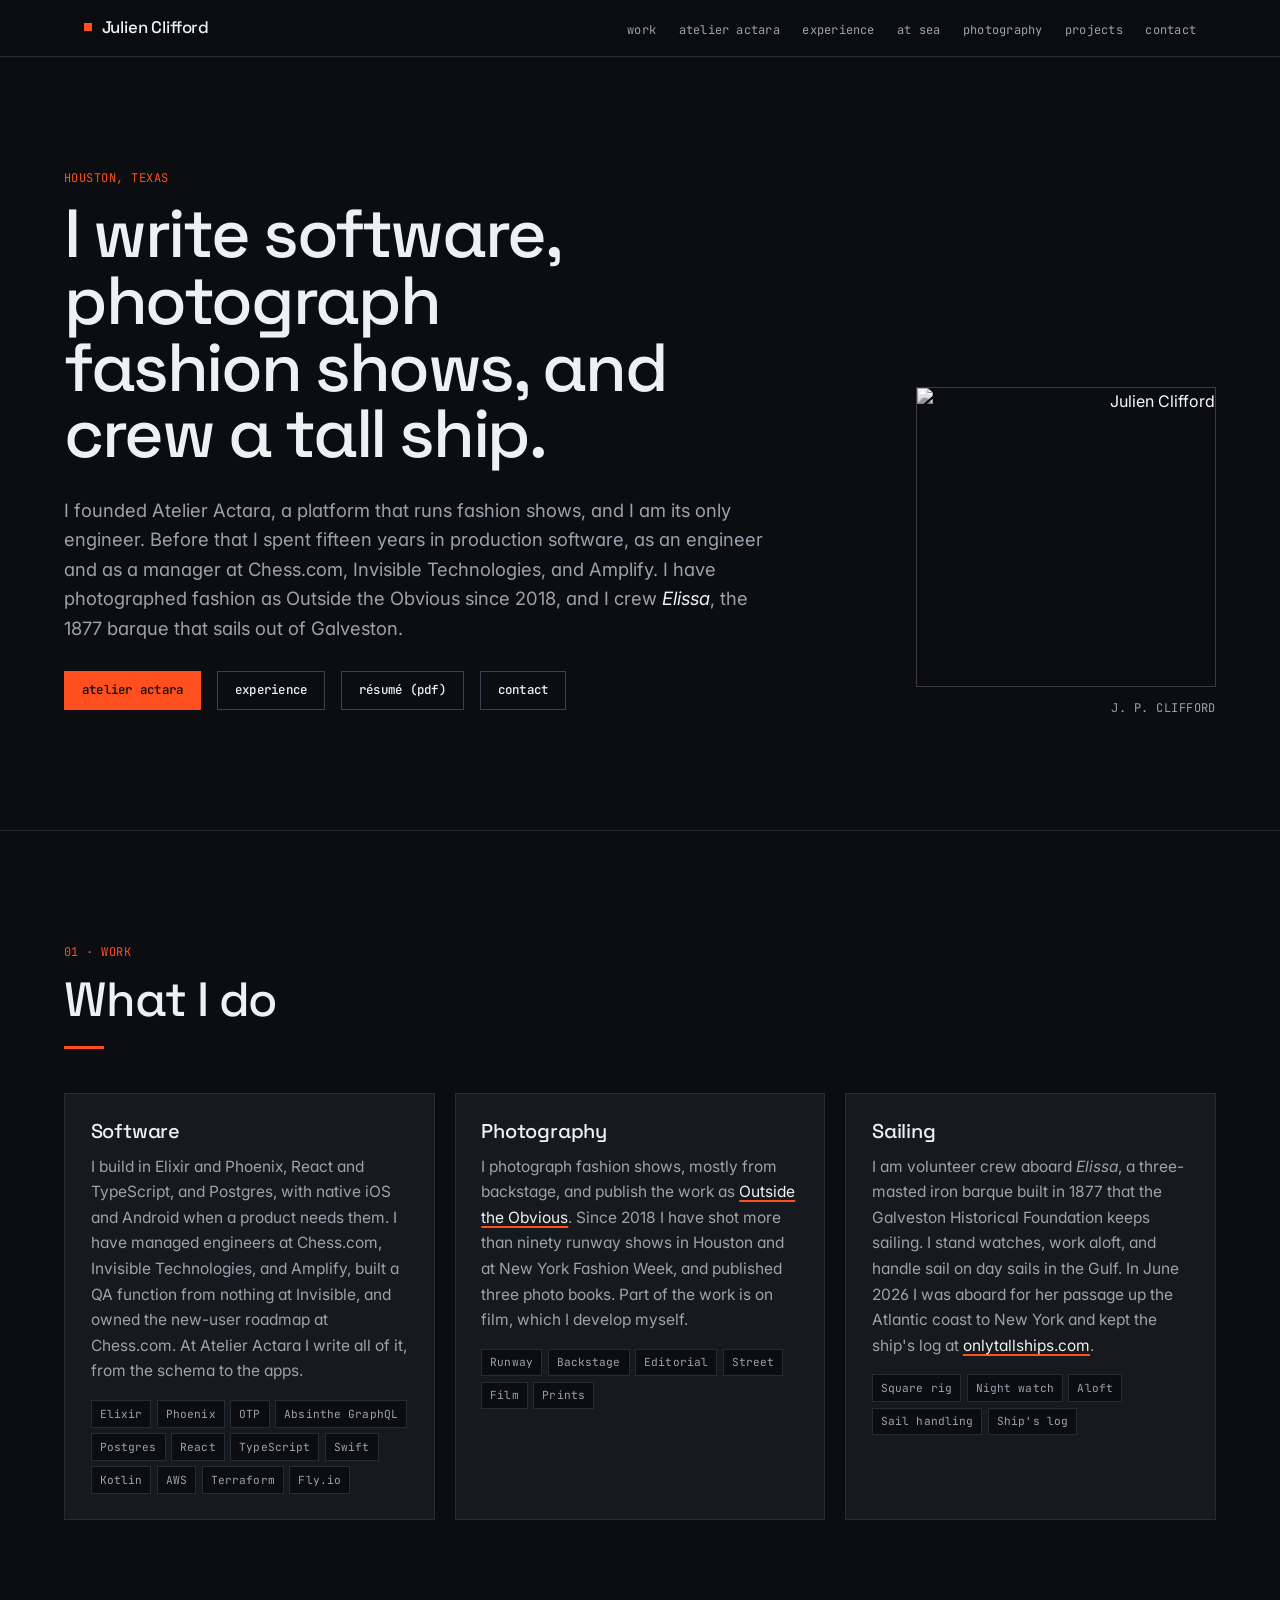
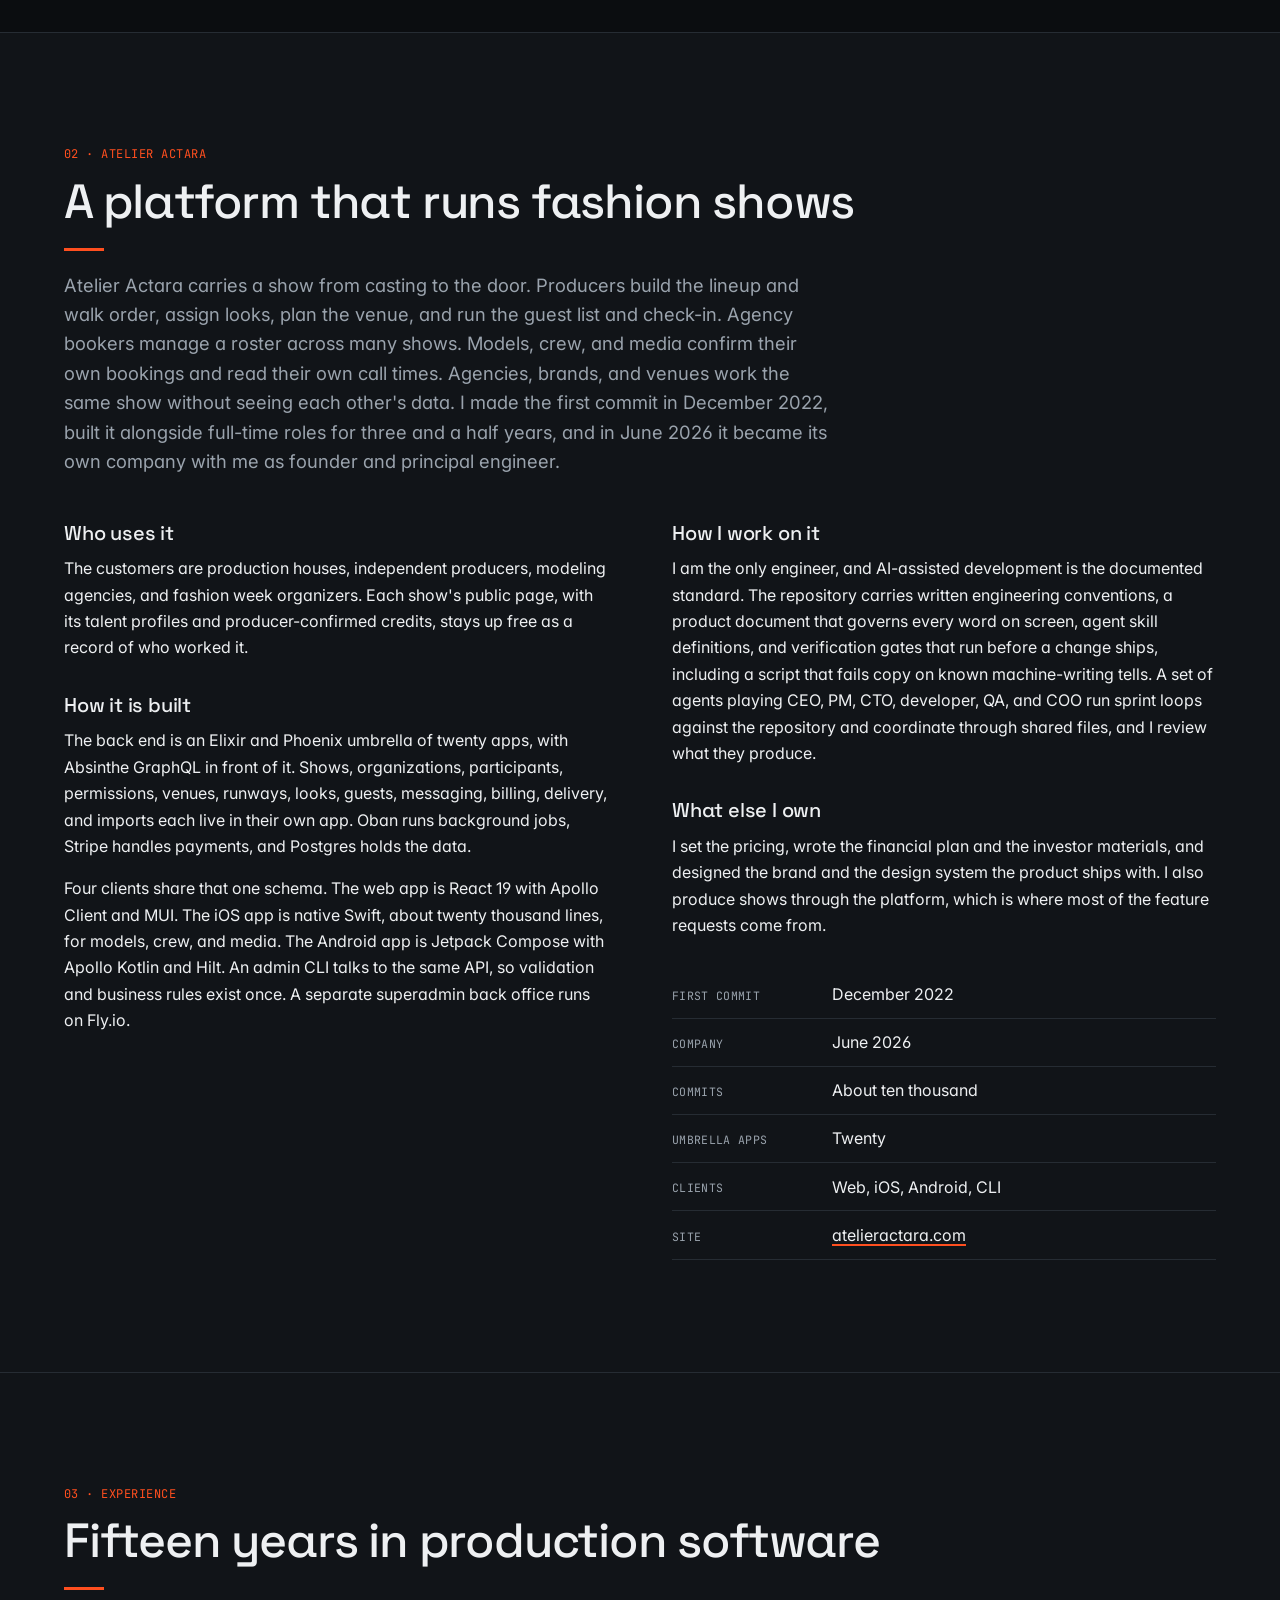
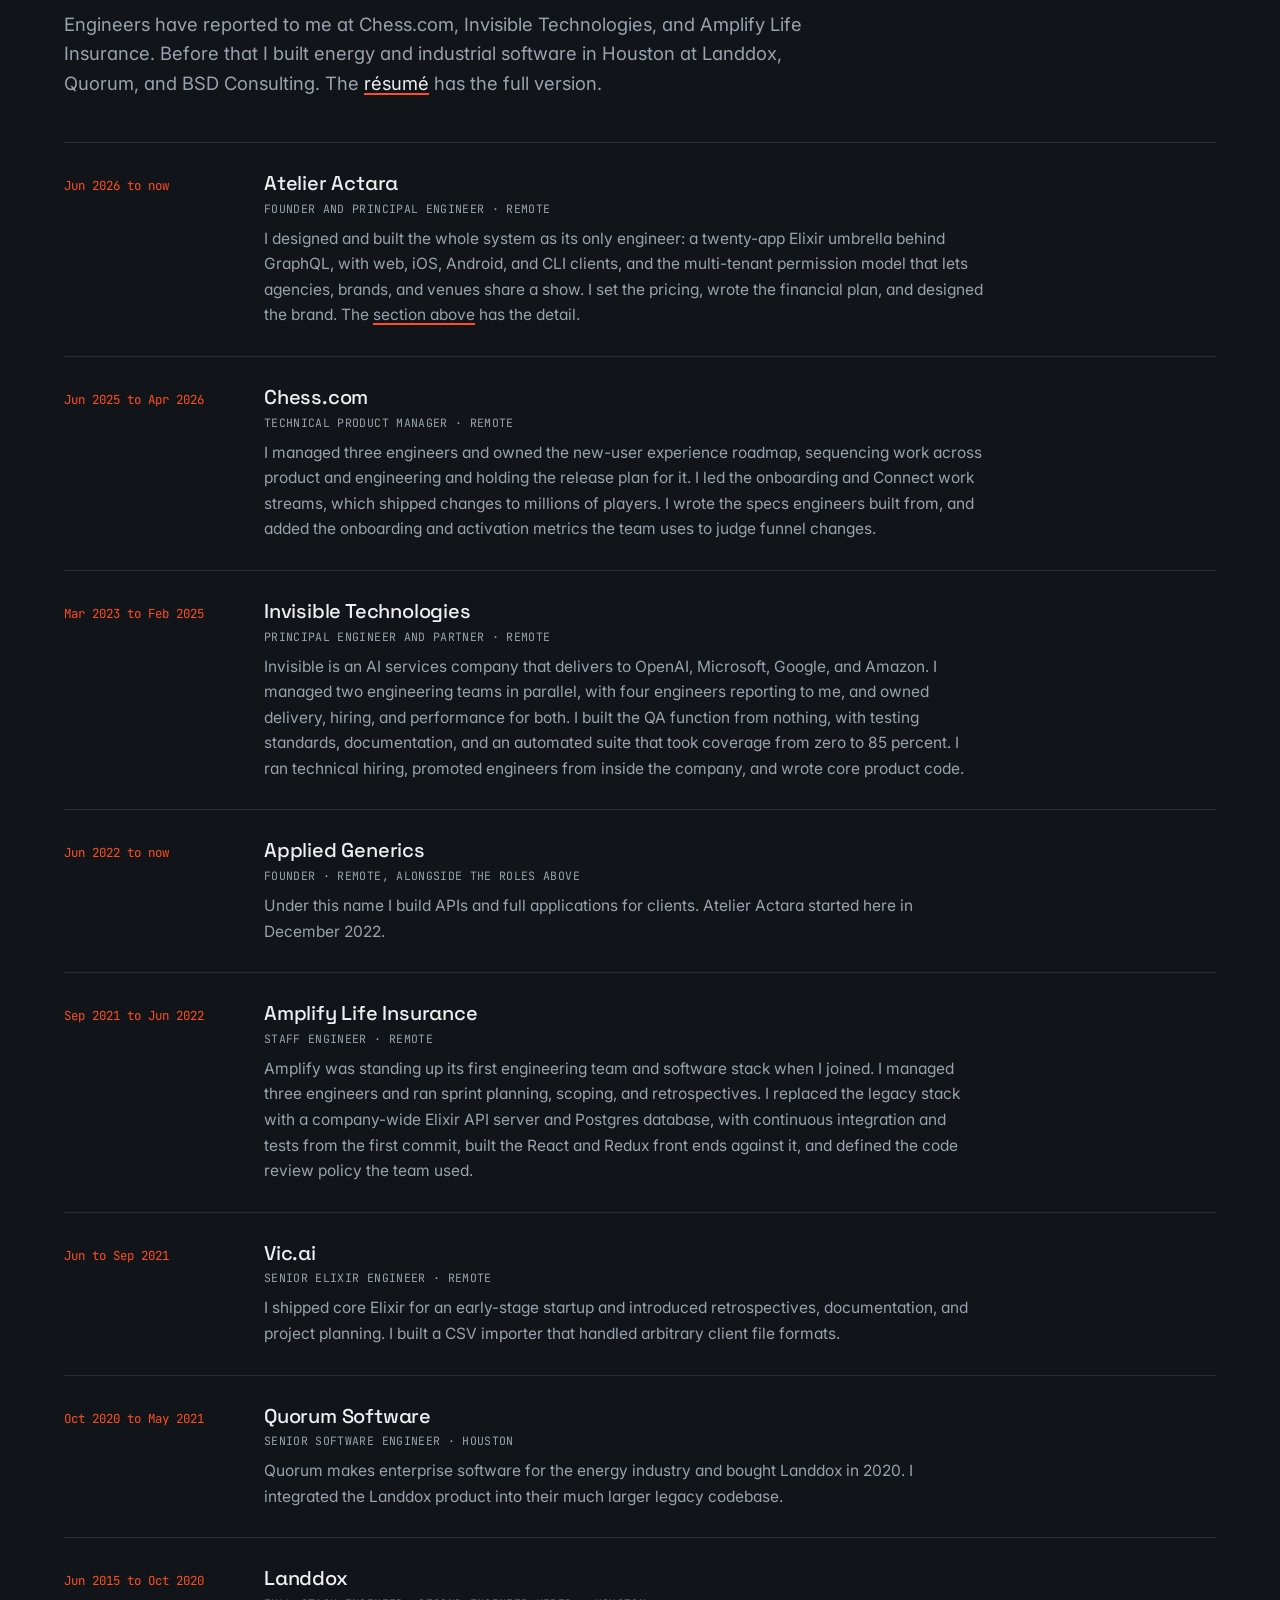
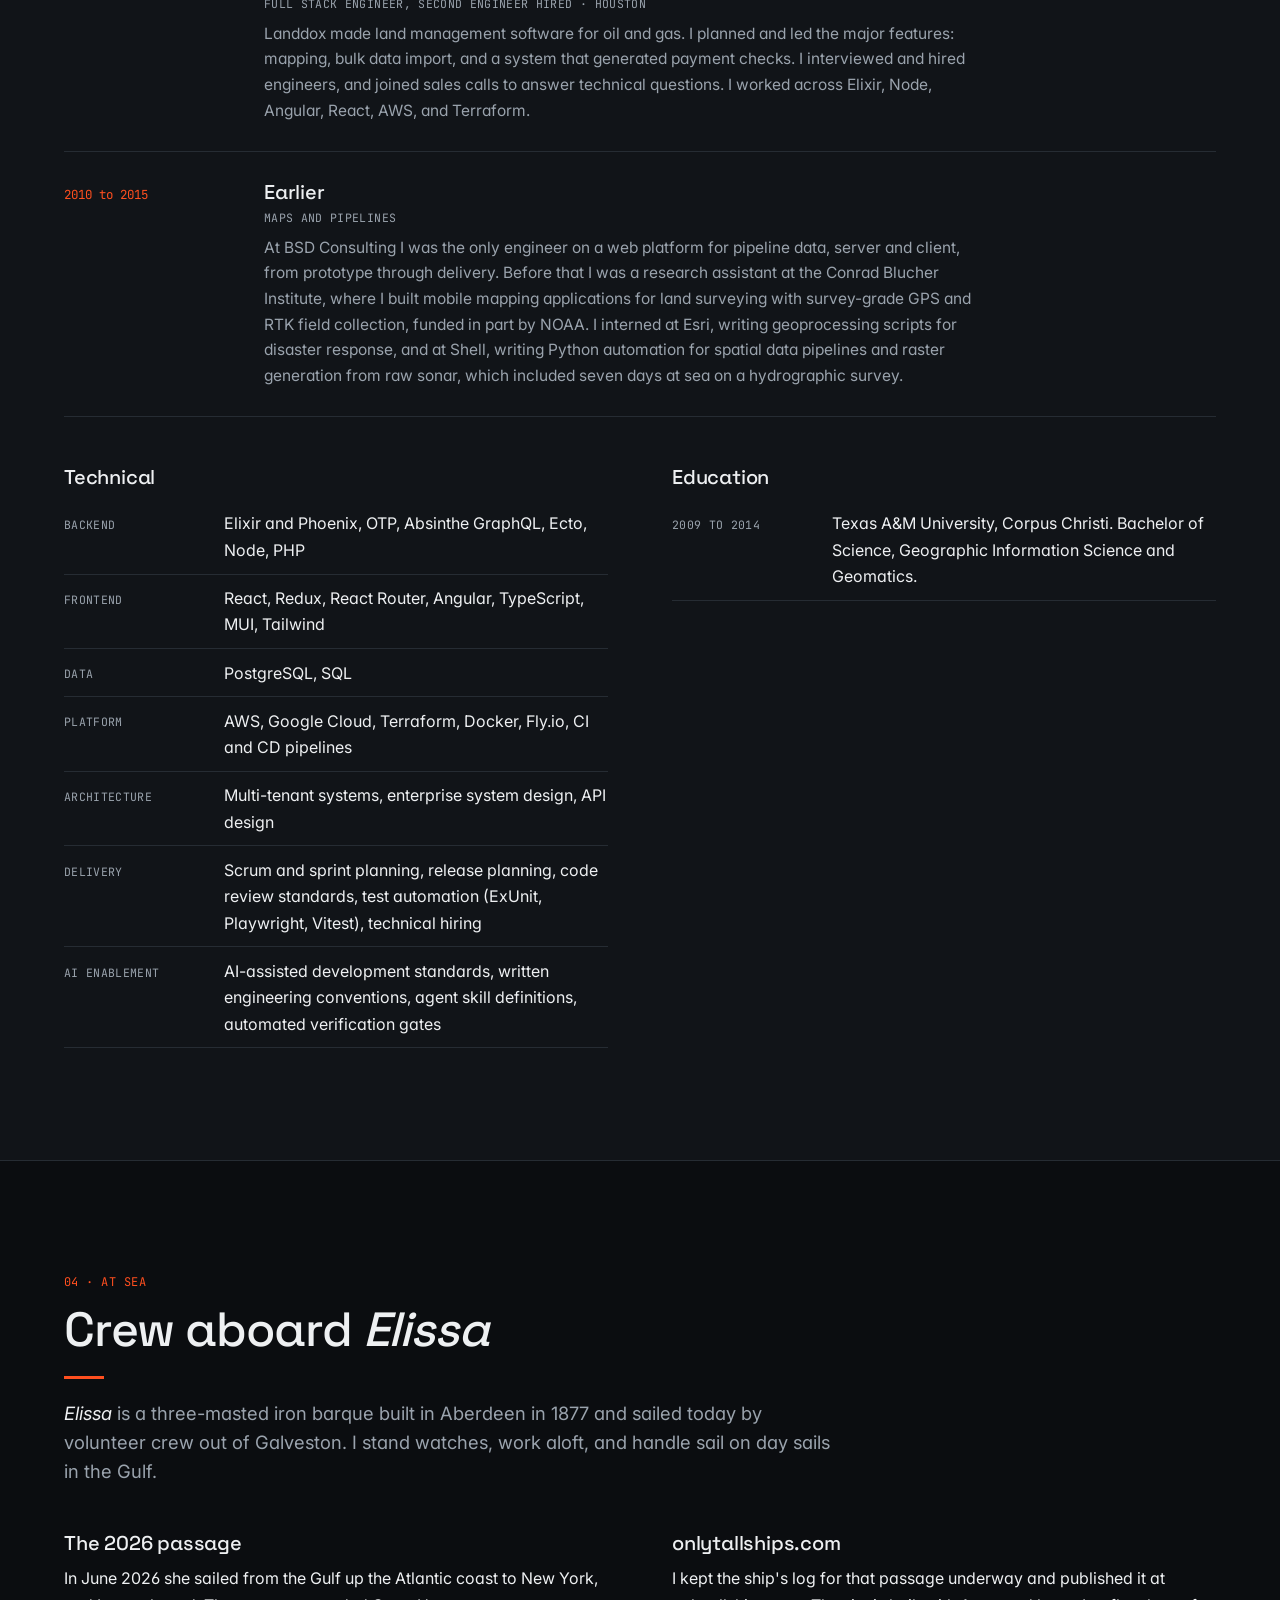
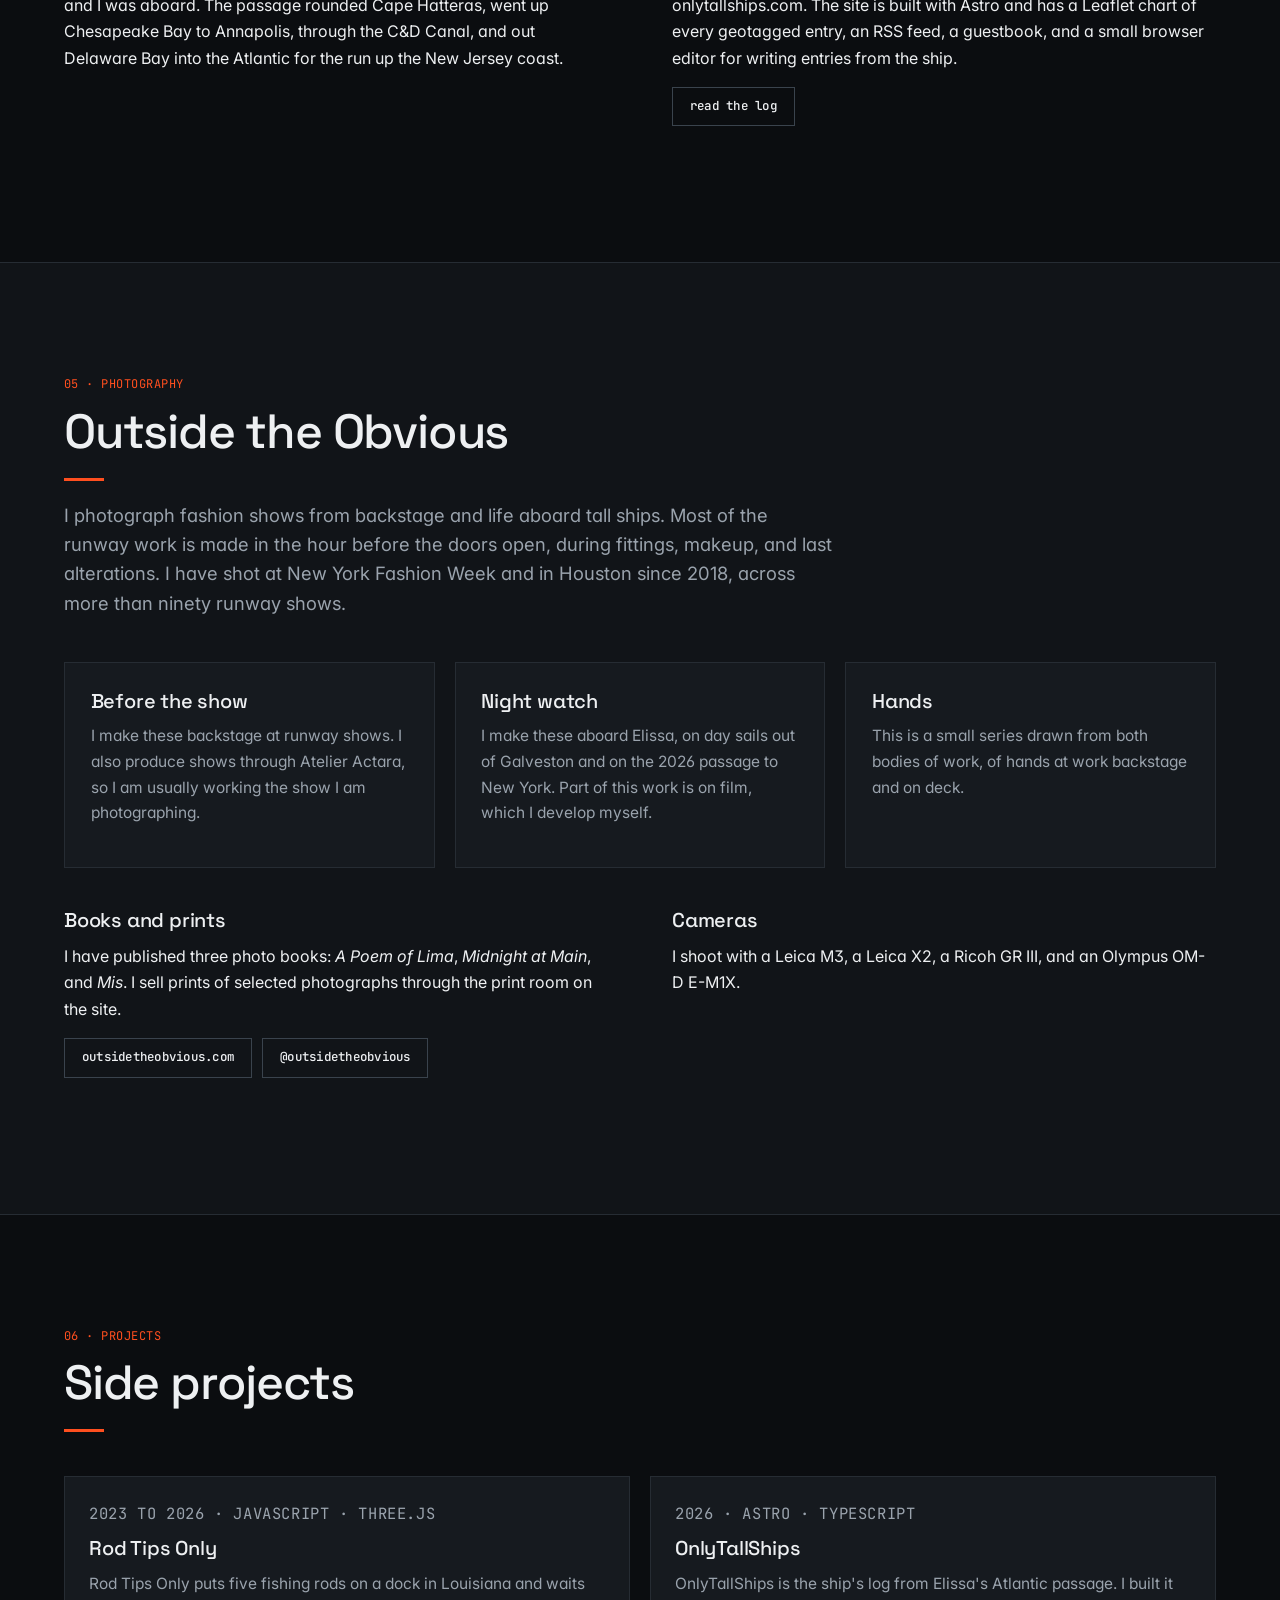
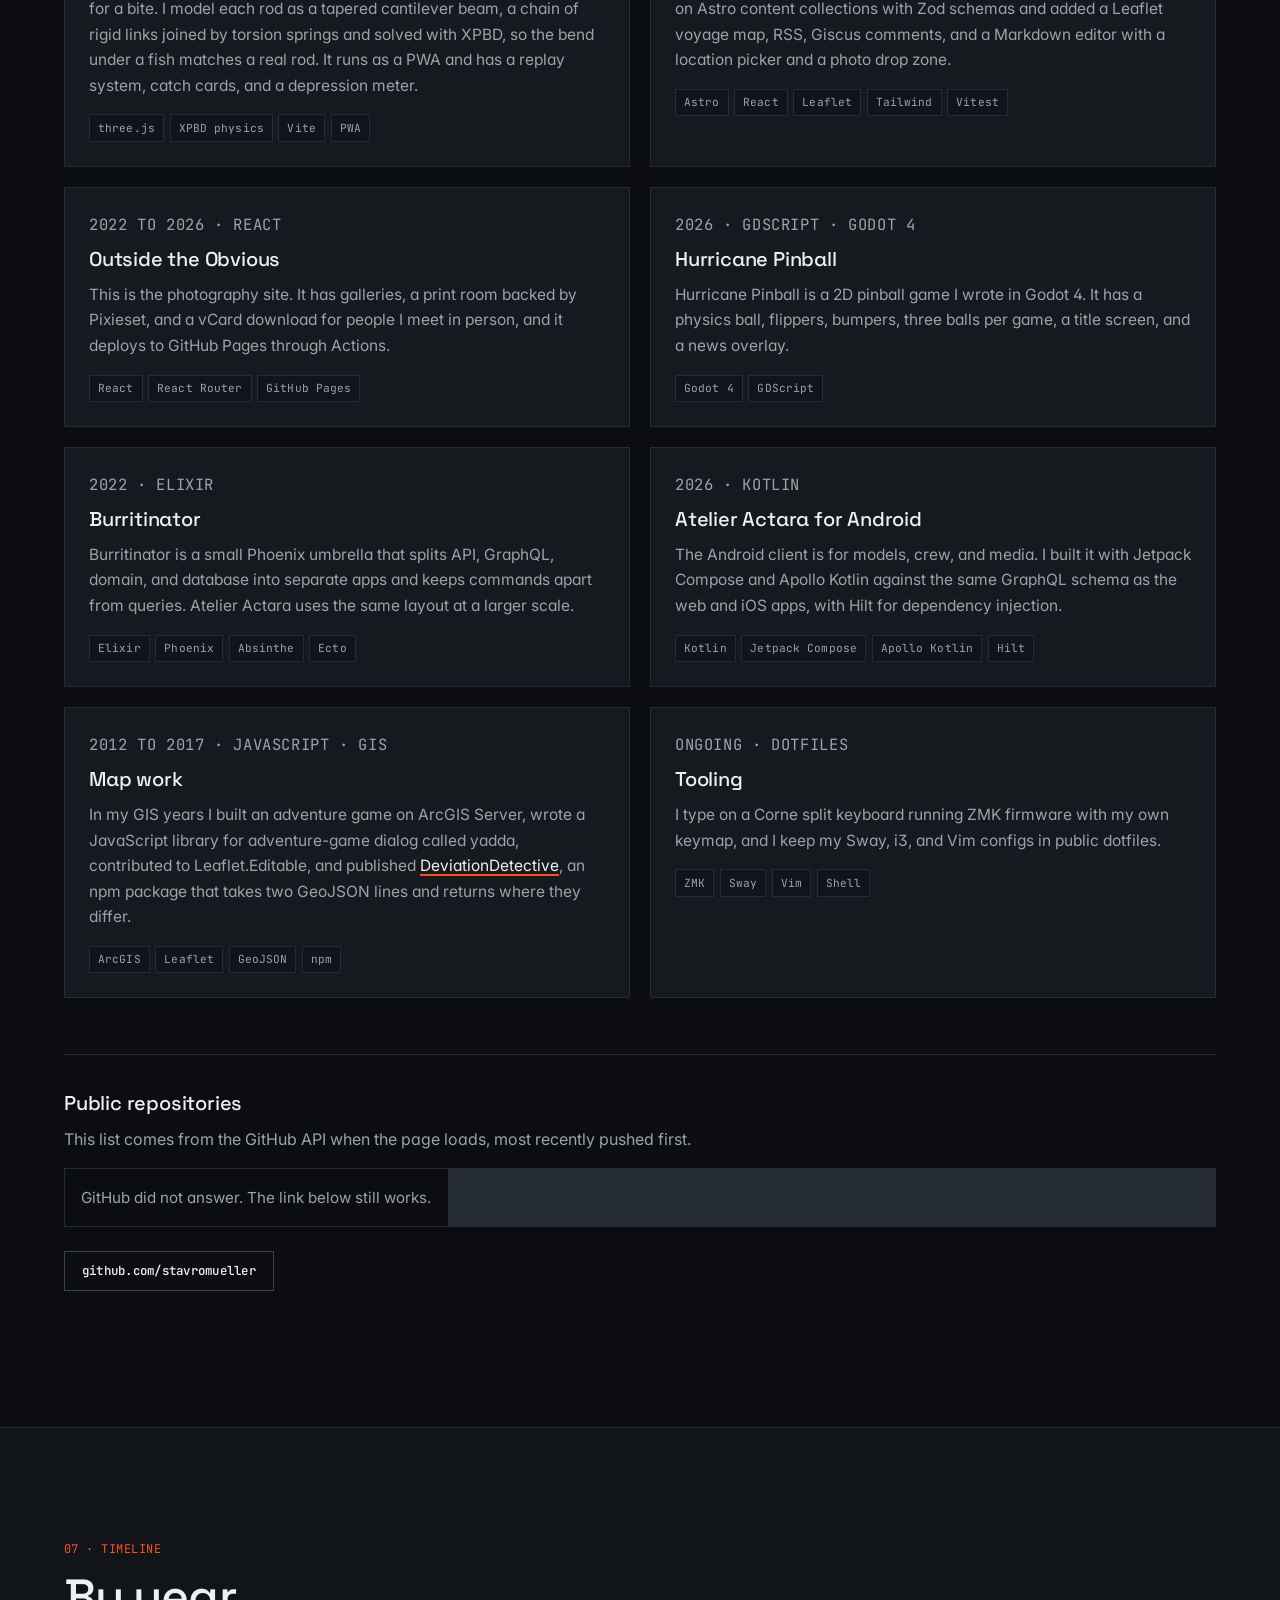
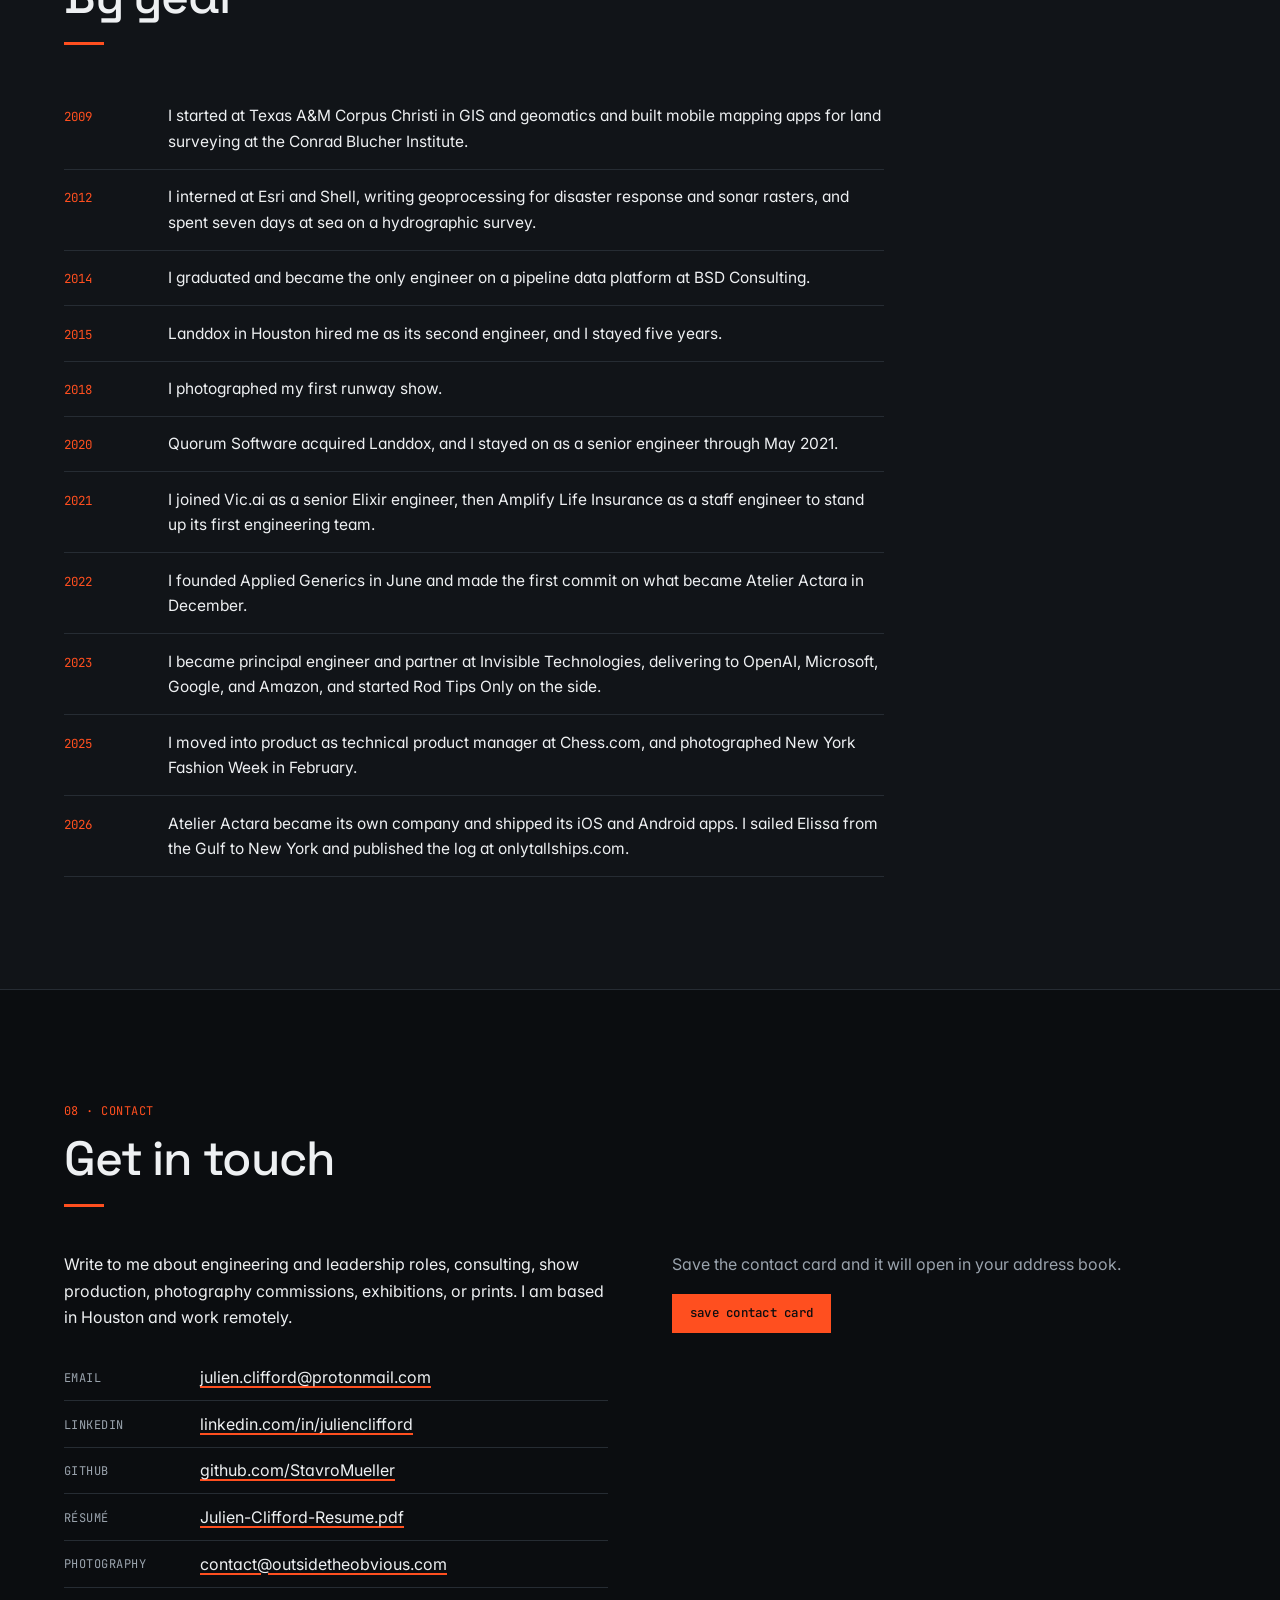
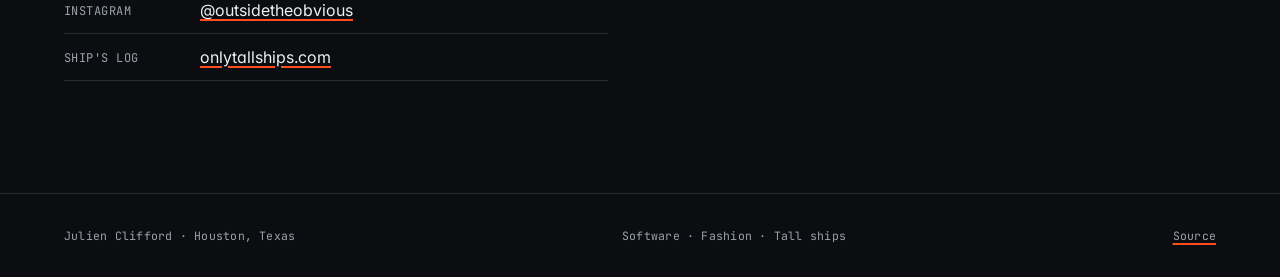
==== index.html @ a653b597 "Remove pricing tiers from the Atelier Actara section Co-Authored-By: Claude Fable 5.1 <noreply@anthr" ====
<!DOCTYPE html>
<html lang="en">
<head>
  <meta charset="utf-8" />
  <meta name="viewport" content="width=device-width, initial-scale=1" />
  <title>Julien Clifford · Software engineering leader, Houston</title>
  <meta name="description" content="Julien Clifford is a software engineering leader in Houston, Texas with fifteen years in production software. He has managed engineering teams at Chess.com, Invisible Technologies, and Amplify Life Insurance, founded Atelier Actara, builds in Elixir, Phoenix, React, and TypeScript, photographs fashion shows, and crews the 1877 barque Elissa. Open to engineering leadership, principal engineer, and consulting roles." />
  <meta name="author" content="Julien Clifford" />
  <meta name="keywords" content="Julien Clifford, software engineer, engineering manager, principal engineer, technical product manager, Elixir, Phoenix, React, TypeScript, PostgreSQL, AWS, Houston, remote, Atelier Actara, fashion photographer, tall ship crew" />
  <meta name="robots" content="index, follow, max-snippet:-1, max-image-preview:large" />
  <link rel="canonical" href="https://jpclifford.com/" />
  <link rel="author" href="https://jpclifford.com/" />
  <link rel="me" href="https://github.com/StavroMueller" />
  <link rel="me" href="https://linkedin.com/in/julienclifford" />
  <link rel="me" href="https://instagram.com/outsidetheobvious" />
  <meta property="og:site_name" content="Julien Clifford" />
  <meta property="og:title" content="Julien Clifford · Software engineering leader, Houston" />
  <meta property="og:description" content="Fifteen years in production software. Managed teams at Chess.com, Invisible Technologies, and Amplify. Founder of Atelier Actara. Fashion photographer and tall ship crew. Open to leadership and consulting roles." />
  <meta property="og:type" content="profile" />
  <meta property="profile:first_name" content="Julien" />
  <meta property="profile:last_name" content="Clifford" />
  <meta property="og:url" content="https://jpclifford.com/" />
  <meta property="og:image" content="https://avatars.githubusercontent.com/u/3442610?v=4" />
  <meta property="og:image:alt" content="Julien Clifford" />
  <meta property="og:locale" content="en_US" />
  <meta name="twitter:card" content="summary" />
  <meta name="twitter:title" content="Julien Clifford · Software engineering leader, Houston" />
  <meta name="twitter:description" content="Fifteen years in production software. Managed teams at Chess.com, Invisible Technologies, and Amplify. Founder of Atelier Actara. Open to leadership and consulting roles." />
  <meta name="twitter:image" content="https://avatars.githubusercontent.com/u/3442610?v=4" />
  <meta name="theme-color" content="#0b0d10" />
  <script type="application/ld+json">
  {
    "@context": "https://schema.org",
    "@graph": [
      {
        "@type": "Person",
        "@id": "https://jpclifford.com/#person",
        "name": "Julien Clifford",
        "alternateName": ["J. P. Clifford", "Julien P. Clifford"],
        "url": "https://jpclifford.com/",
        "image": "https://avatars.githubusercontent.com/u/3442610?v=4",
        "email": "mailto:julien.clifford@protonmail.com",
        "jobTitle": "Founder and principal engineer",
        "description": "Software engineering leader with fifteen years in production software. Has managed engineering teams at Chess.com, Invisible Technologies, and Amplify Life Insurance. Founder of Atelier Actara, a platform that runs fashion shows. Builds in Elixir, Phoenix, React, TypeScript, and PostgreSQL on AWS and Google Cloud. Fashion photographer under Outside the Obvious and crew aboard the 1877 barque Elissa. Open to engineering leadership, principal engineer, and consulting roles, remote or in Houston.",
        "address": {
          "@type": "PostalAddress",
          "addressLocality": "Houston",
          "addressRegion": "TX",
          "addressCountry": "US"
        },
        "worksFor": {
          "@type": "Organization",
          "name": "Atelier Actara",
          "url": "https://atelieractara.com"
        },
        "alumniOf": {
          "@type": "CollegeOrUniversity",
          "name": "Texas A&M University-Corpus Christi",
          "sameAs": "https://www.tamucc.edu/"
        },
        "hasOccupation": [
          {
            "@type": "Occupation",
            "name": "Software engineering manager",
            "occupationLocation": { "@type": "City", "name": "Houston" },
            "skills": "Engineering management, technical hiring, release planning, Scrum, code review standards, test automation, AI-assisted development standards"
          },
          {
            "@type": "Occupation",
            "name": "Principal software engineer",
            "skills": "Elixir, Phoenix, OTP, Absinthe GraphQL, Ecto, Node, PHP, React, Redux, Angular, TypeScript, PostgreSQL, AWS, Google Cloud, Terraform, Docker, Fly.io, multi-tenant systems, API design"
          },
          {
            "@type": "Occupation",
            "name": "Fashion photographer"
          }
        ],
        "knowsAbout": [
          "Elixir", "Phoenix Framework", "OTP", "GraphQL", "React", "TypeScript", "PostgreSQL",
          "Amazon Web Services", "Google Cloud", "Terraform", "Docker",
          "Engineering management", "Technical product management", "Multi-tenant architecture",
          "Test automation", "AI-assisted software development", "Geographic information systems",
          "Fashion photography", "Fashion show production", "Tall ship sailing"
        ],
        "knowsLanguage": "en",
        "nationality": { "@type": "Country", "name": "United States" },
        "sameAs": [
          "https://linkedin.com/in/julienclifford",
          "https://github.com/StavroMueller",
          "https://instagram.com/outsidetheobvious",
          "https://onlytallships.com",
          "https://outsidetheobvious.com"
        ],
        "subjectOf": {
          "@type": "DigitalDocument",
          "name": "Julien Clifford résumé",
          "url": "https://jpclifford.com/Julien-Clifford-Resume.pdf",
          "encodingFormat": "application/pdf"
        }
      },
      {
        "@type": "WebSite",
        "@id": "https://jpclifford.com/#website",
        "url": "https://jpclifford.com/",
        "name": "Julien Clifford",
        "inLanguage": "en",
        "publisher": { "@id": "https://jpclifford.com/#person" }
      },
      {
        "@type": "ProfilePage",
        "@id": "https://jpclifford.com/#page",
        "url": "https://jpclifford.com/",
        "name": "Julien Clifford · Software engineering leader, Houston",
        "isPartOf": { "@id": "https://jpclifford.com/#website" },
        "mainEntity": { "@id": "https://jpclifford.com/#person" },
        "about": { "@id": "https://jpclifford.com/#person" },
        "dateModified": "2026-10-26"
      }
    ]
  }
  </script>
  <link rel="icon" href="data:image/svg+xml,<svg xmlns='http://www.w3.org/2000/svg' viewBox='0 0 100 100'><rect width='100' height='100' fill='%230b0d10'/><text x='50' y='68' font-size='52' text-anchor='middle' fill='%23ff4f1f' font-family='Helvetica,Arial,sans-serif' font-weight='bold'>jc</text></svg>" />
  <link rel="preconnect" href="https://fonts.googleapis.com" />
  <link rel="preconnect" href="https://fonts.gstatic.com" crossorigin />
  <link href="https://fonts.googleapis.com/css2?family=Space+Grotesk:wght@500&family=Inter:wght@400;500;600&family=JetBrains+Mono:wght@400;500&display=swap" rel="stylesheet" />
  <link rel="stylesheet" href="style.css" />
</head>
<body>
  <a href="#main" class="skip-link">Skip to content</a>

  <header class="masthead">
    <nav class="nav" aria-label="Main navigation">
      <a href="#top" class="nav-name">Julien Clifford</a>
      <button class="nav-toggle" aria-expanded="false" aria-controls="nav-menu" aria-label="Toggle navigation">
        <span></span><span></span>
      </button>
      <ul class="nav-links" id="nav-menu">
        <li><a href="#work">Work</a></li>
        <li><a href="#atelier">Atelier Actara</a></li>
        <li><a href="#experience">Experience</a></li>
        <li><a href="#sea">At sea</a></li>
        <li><a href="#photo">Photography</a></li>
        <li><a href="#projects">Projects</a></li>
        <li><a href="#contact">Contact</a></li>
      </ul>
    </nav>
  </header>

  <main id="main">

    <!-- ============================ HERO ============================ -->
    <section id="top" class="hero">
      <div class="hero-grid">
        <div class="hero-copy">
          <p class="label">Houston, Texas</p>
          <h1 class="display">
            I write software, photograph fashion shows, and crew a tall ship.
          </h1>
          <p class="lede">
            I founded Atelier Actara, a platform that runs fashion shows, and I am its only
            engineer. Before that I spent fifteen years in production software, as an engineer
            and as a manager at Chess.com, Invisible Technologies, and Amplify. I have
            photographed fashion as Outside the Obvious since 2018, and I crew <em>Elissa</em>,
            the 1877 barque that sails out of Galveston.
          </p>
          <div class="hero-actions">
            <a href="#atelier" class="btn btn-primary">Atelier Actara</a>
            <a href="#experience" class="btn">Experience</a>
            <a href="Julien-Clifford-Resume.pdf" class="btn">Résumé (PDF)</a>
            <a href="#contact" class="btn">Contact</a>
          </div>
        </div>
        <figure class="hero-portrait">
          <img src="https://avatars.githubusercontent.com/u/3442610?v=4" alt="Julien Clifford" width="320" height="320" loading="eager" />
          <figcaption class="label">J. P. Clifford</figcaption>
        </figure>
      </div>

    </section>

    <!-- ============================ WORK ============================ -->
    <section id="work" class="section">
      <header class="section-head">
        <p class="label">01 · Work</p>
        <h2 class="headline">What I do</h2>
      </header>

      <div class="three-up">
        <article class="card">
          <h3 class="title">Software</h3>
          <p>
            I build in Elixir and Phoenix, React and TypeScript, and Postgres, with native
            iOS and Android when a product needs them. I have managed engineers at Chess.com,
            Invisible Technologies, and Amplify, built a QA function from nothing at Invisible,
            and owned the new-user roadmap at Chess.com. At Atelier Actara I write all of it,
            from the schema to the apps.
          </p>
          <ul class="tags">
            <li>Elixir</li><li>Phoenix</li><li>OTP</li><li>Absinthe GraphQL</li><li>Postgres</li>
            <li>React</li><li>TypeScript</li><li>Swift</li><li>Kotlin</li><li>AWS</li><li>Terraform</li><li>Fly.io</li>
          </ul>
        </article>

        <article class="card">
          <h3 class="title">Photography</h3>
          <p>
            I photograph fashion shows, mostly from backstage, and publish the work as
            <a href="https://outsidetheobvious.com" target="_blank" rel="noopener">Outside the Obvious</a>.
            Since 2018 I have shot more than ninety runway shows in Houston and at New York
            Fashion Week, and published three photo books. Part of the work is on film, which I
            develop myself.
          </p>
          <ul class="tags">
            <li>Runway</li><li>Backstage</li><li>Editorial</li><li>Street</li><li>Film</li><li>Prints</li>
          </ul>
        </article>

        <article class="card">
          <h3 class="title">Sailing</h3>
          <p>
            I am volunteer crew aboard <em>Elissa</em>, a three-masted iron barque built in 1877
            that the Galveston Historical Foundation keeps sailing. I stand watches, work aloft,
            and handle sail on day sails in the Gulf. In June 2026 I was aboard for her passage up
            the Atlantic coast to New York and kept the ship's log at
            <a href="https://onlytallships.com" target="_blank" rel="noopener">onlytallships.com</a>.
          </p>
          <ul class="tags">
            <li>Square rig</li><li>Night watch</li><li>Aloft</li><li>Sail handling</li><li>Ship's log</li>
          </ul>
        </article>
      </div>
    </section>

    <!-- ============================ ATELIER ACTARA ============================ -->
    <section id="atelier" class="section section-dark">
      <header class="section-head">
        <p class="label">02 · Atelier Actara</p>
        <h2 class="headline">A platform that runs fashion shows</h2>
        <p class="lede">
          Atelier Actara carries a show from casting to the door. Producers build the lineup
          and walk order, assign looks, plan the venue, and run the guest list and check-in.
          Agency bookers manage a roster across many shows. Models, crew, and media confirm
          their own bookings and read their own call times. Agencies, brands, and venues work
          the same show without seeing each other's data. I made the first commit in December
          2022, built it alongside full-time roles for three and a half years, and in June 2026
          it became its own company with me as founder and principal engineer.
        </p>
      </header>

      <div class="two-col">
        <div>
          <h3 class="title">Who uses it</h3>
          <p>
            The customers are production houses, independent producers, modeling agencies, and
            fashion week organizers. Each show's public page, with its talent profiles and
            producer-confirmed credits, stays up free as a record of who worked it.
          </p>

          <h3 class="title" style="margin-top:2rem">How it is built</h3>
          <p>
            The back end is an Elixir and Phoenix umbrella of twenty apps, with Absinthe GraphQL
            in front of it. Shows, organizations, participants, permissions, venues, runways,
            looks, guests, messaging, billing, delivery, and imports each live in their own app.
            Oban runs background jobs, Stripe handles payments, and Postgres holds the data.
          </p>
          <p>
            Four clients share that one schema. The web app is React 19 with Apollo Client and
            MUI. The iOS app is native Swift, about twenty thousand lines, for models, crew, and
            media. The Android app is Jetpack Compose with Apollo Kotlin and Hilt. An admin CLI
            talks to the same API, so validation and business rules exist once. A separate
            superadmin back office runs on Fly.io.
          </p>
        </div>
        <div>
          <h3 class="title">How I work on it</h3>
          <p>
            I am the only engineer, and AI-assisted development is the documented standard. The
            repository carries written engineering conventions, a product document that governs
            every word on screen, agent skill definitions, and verification gates that run before
            a change ships, including a script that fails copy on known machine-writing tells. A
            set of agents playing CEO, PM, CTO, developer, QA, and COO run sprint loops against the
            repository and coordinate through shared files, and I review what they produce.
          </p>

          <h3 class="title" style="margin-top:2rem">What else I own</h3>
          <p>
            I set the pricing, wrote the financial plan and the investor materials, and designed
            the brand and the design system the product ships with. I also produce shows through
            the platform, which is where most of the feature requests come from.
          </p>

          <dl class="fact-list" style="margin-top:2rem">
            <div><dt>First commit</dt><dd>December 2022</dd></div>
            <div><dt>Company</dt><dd>June 2026</dd></div>
            <div><dt>Commits</dt><dd>About ten thousand</dd></div>
            <div><dt>Umbrella apps</dt><dd>Twenty</dd></div>
            <div><dt>Clients</dt><dd>Web, iOS, Android, CLI</dd></div>
            <div><dt>Site</dt><dd><a href="https://atelieractara.com" target="_blank" rel="noopener">atelieractara.com</a></dd></div>
          </dl>
        </div>
      </div>
    </section>

    <!-- ============================ EXPERIENCE ============================ -->
    <section id="experience" class="section section-alt">
      <header class="section-head">
        <p class="label">03 · Experience</p>
        <h2 class="headline">Fifteen years in production software</h2>
        <p class="lede">
          Engineers have reported to me at Chess.com, Invisible Technologies, and Amplify
          Life Insurance. Before that I built energy and industrial software in Houston
          at Landdox, Quorum, and BSD Consulting. The
          <a href="Julien-Clifford-Resume.pdf">résumé</a> has the full version.
        </p>
      </header>

      <ol class="jobs">
        <li class="job">
          <div class="job-when"><span class="date">Jun 2026 to now</span></div>
          <div>
            <h3 class="title">Atelier Actara <span class="role">Founder and principal engineer · Remote</span></h3>
            <p>I designed and built the whole system as its only engineer: a twenty-app Elixir umbrella behind GraphQL, with web, iOS, Android, and CLI clients, and the multi-tenant permission model that lets agencies, brands, and venues share a show. I set the pricing, wrote the financial plan, and designed the brand. The <a href="#atelier">section above</a> has the detail.</p>
          </div>
        </li>
        <li class="job">
          <div class="job-when"><span class="date">Jun 2025 to Apr 2026</span></div>
          <div>
            <h3 class="title">Chess.com <span class="role">Technical product manager · Remote</span></h3>
            <p>I managed three engineers and owned the new-user experience roadmap, sequencing work across product and engineering and holding the release plan for it. I led the onboarding and Connect work streams, which shipped changes to millions of players. I wrote the specs engineers built from, and added the onboarding and activation metrics the team uses to judge funnel changes.</p>
          </div>
        </li>
        <li class="job">
          <div class="job-when"><span class="date">Mar 2023 to Feb 2025</span></div>
          <div>
            <h3 class="title">Invisible Technologies <span class="role">Principal engineer and partner · Remote</span></h3>
            <p>Invisible is an AI services company that delivers to OpenAI, Microsoft, Google, and Amazon. I managed two engineering teams in parallel, with four engineers reporting to me, and owned delivery, hiring, and performance for both. I built the QA function from nothing, with testing standards, documentation, and an automated suite that took coverage from zero to 85 percent. I ran technical hiring, promoted engineers from inside the company, and wrote core product code.</p>
          </div>
        </li>
        <li class="job">
          <div class="job-when"><span class="date">Jun 2022 to now</span></div>
          <div>
            <h3 class="title">Applied Generics <span class="role">Founder · Remote, alongside the roles above</span></h3>
            <p>Under this name I build APIs and full applications for clients. Atelier Actara started here in December 2022.</p>
          </div>
        </li>
        <li class="job">
          <div class="job-when"><span class="date">Sep 2021 to Jun 2022</span></div>
          <div>
            <h3 class="title">Amplify Life Insurance <span class="role">Staff engineer · Remote</span></h3>
            <p>Amplify was standing up its first engineering team and software stack when I joined. I managed three engineers and ran sprint planning, scoping, and retrospectives. I replaced the legacy stack with a company-wide Elixir API server and Postgres database, with continuous integration and tests from the first commit, built the React and Redux front ends against it, and defined the code review policy the team used.</p>
          </div>
        </li>
        <li class="job">
          <div class="job-when"><span class="date">Jun to Sep 2021</span></div>
          <div>
            <h3 class="title">Vic.ai <span class="role">Senior Elixir engineer · Remote</span></h3>
            <p>I shipped core Elixir for an early-stage startup and introduced retrospectives, documentation, and project planning. I built a CSV importer that handled arbitrary client file formats.</p>
          </div>
        </li>
        <li class="job">
          <div class="job-when"><span class="date">Oct 2020 to May 2021</span></div>
          <div>
            <h3 class="title">Quorum Software <span class="role">Senior software engineer · Houston</span></h3>
            <p>Quorum makes enterprise software for the energy industry and bought Landdox in 2020. I integrated the Landdox product into their much larger legacy codebase.</p>
          </div>
        </li>
        <li class="job">
          <div class="job-when"><span class="date">Jun 2015 to Oct 2020</span></div>
          <div>
            <h3 class="title">Landdox <span class="role">Full stack engineer, second engineer hired · Houston</span></h3>
            <p>Landdox made land management software for oil and gas. I planned and led the major features: mapping, bulk data import, and a system that generated payment checks. I interviewed and hired engineers, and joined sales calls to answer technical questions. I worked across Elixir, Node, Angular, React, AWS, and Terraform.</p>
          </div>
        </li>
        <li class="job">
          <div class="job-when"><span class="date">2010 to 2015</span></div>
          <div>
            <h3 class="title">Earlier <span class="role">Maps and pipelines</span></h3>
            <p>At BSD Consulting I was the only engineer on a web platform for pipeline data, server and client, from prototype through delivery. Before that I was a research assistant at the Conrad Blucher Institute, where I built mobile mapping applications for land surveying with survey-grade GPS and RTK field collection, funded in part by NOAA. I interned at Esri, writing geoprocessing scripts for disaster response, and at Shell, writing Python automation for spatial data pipelines and raster generation from raw sonar, which included seven days at sea on a hydrographic survey.</p>
          </div>
        </li>
      </ol>

      <div class="two-col" style="margin-top:3rem">
        <div>
          <h3 class="title">Technical</h3>
          <dl class="fact-list">
            <div><dt>Backend</dt><dd>Elixir and Phoenix, OTP, Absinthe GraphQL, Ecto, Node, PHP</dd></div>
            <div><dt>Frontend</dt><dd>React, Redux, React Router, Angular, TypeScript, MUI, Tailwind</dd></div>
            <div><dt>Data</dt><dd>PostgreSQL, SQL</dd></div>
            <div><dt>Platform</dt><dd>AWS, Google Cloud, Terraform, Docker, Fly.io, CI and CD pipelines</dd></div>
            <div><dt>Architecture</dt><dd>Multi-tenant systems, enterprise system design, API design</dd></div>
            <div><dt>Delivery</dt><dd>Scrum and sprint planning, release planning, code review standards, test automation (ExUnit, Playwright, Vitest), technical hiring</dd></div>
            <div><dt>AI enablement</dt><dd>AI-assisted development standards, written engineering conventions, agent skill definitions, automated verification gates</dd></div>
          </dl>
        </div>
        <div>
          <h3 class="title">Education</h3>
          <dl class="fact-list">
            <div><dt>2009 to 2014</dt><dd>Texas A&amp;M University, Corpus Christi. Bachelor of Science, Geographic Information Science and Geomatics.</dd></div>
          </dl>
        </div>
      </div>
    </section>


    <!-- ============================ AT SEA ============================ -->
    <section id="sea" class="section">
      <header class="section-head">
        <p class="label">04 · At sea</p>
        <h2 class="headline">Crew aboard <em>Elissa</em></h2>
        <p class="lede">
          <em>Elissa</em> is a three-masted iron barque built in Aberdeen in 1877 and sailed
          today by volunteer crew out of Galveston. I stand watches, work aloft, and handle
          sail on day sails in the Gulf.
        </p>
      </header>

      <div class="two-col">
        <div>
          <h3 class="title">The 2026 passage</h3>
          <p>
            In June 2026 she sailed from the Gulf up the Atlantic coast to New York, and I was
            aboard. The passage rounded Cape Hatteras, went up Chesapeake Bay to Annapolis,
            through the C&amp;D Canal, and out Delaware Bay into the Atlantic for the run up
            the New Jersey coast.
          </p>
        </div>
        <div>
          <h3 class="title">onlytallships.com</h3>
          <p>
            I kept the ship's log for that passage underway and published it at
            onlytallships.com. The site is built with Astro and has a Leaflet chart of every
            geotagged entry, an RSS feed, a guestbook, and a small browser editor for writing
            entries from the ship.
          </p>
          <p>
            <a href="https://onlytallships.com" target="_blank" rel="noopener" class="btn">Read the log</a>
          </p>
        </div>
      </div>
    </section>
    <!-- ============================ PHOTOGRAPHY ============================ -->
    <section id="photo" class="section section-alt">
      <header class="section-head">
        <p class="label">05 · Photography</p>
        <h2 class="headline">Outside the Obvious</h2>
        <p class="lede">
          I photograph fashion shows from backstage and life aboard tall ships. Most of the
          runway work is made in the hour before the doors open, during fittings, makeup, and
          last alterations. I have shot at New York Fashion Week and in Houston since 2018,
          across more than ninety runway shows.
        </p>
      </header>

      <div class="three-up">
        <article class="card">
          <h3 class="title">Before the show</h3>
          <p>I make these backstage at runway shows. I also produce shows through Atelier Actara, so I am usually working the show I am photographing.</p>
        </article>
        <article class="card">
          <h3 class="title">Night watch</h3>
          <p>I make these aboard Elissa, on day sails out of Galveston and on the 2026 passage to New York. Part of this work is on film, which I develop myself.</p>
        </article>
        <article class="card">
          <h3 class="title">Hands</h3>
          <p>This is a small series drawn from both bodies of work, of hands at work backstage and on deck.</p>
        </article>
      </div>

      <div class="two-col" style="margin-top:2.5rem">
        <div>
          <h3 class="title">Books and prints</h3>
          <p>I have published three photo books: <em>A Poem of Lima</em>, <em>Midnight at Main</em>, and <em>Mis</em>. I sell prints of selected photographs through the print room on the site.</p>
          <p>
            <a href="https://outsidetheobvious.com" target="_blank" rel="noopener" class="btn">outsidetheobvious.com</a>
            <a href="https://instagram.com/outsidetheobvious" target="_blank" rel="noopener" class="btn">@outsidetheobvious</a>
          </p>
        </div>
        <div>
          <h3 class="title">Cameras</h3>
          <p>I shoot with a Leica M3, a Leica X2, a Ricoh GR III, and an Olympus OM-D E-M1X.</p>
        </div>
      </div>
    </section>

    <!-- ============================ PROJECTS ============================ -->
    <section id="projects" class="section">
      <header class="section-head">
        <p class="label">06 · Projects</p>
        <h2 class="headline">Side projects</h2>
      </header>

      <div class="project-grid">
        <article class="project">
          <p class="label">2023 to 2026 · JavaScript · three.js</p>
          <h3 class="title"><a href="https://rodtipsonly.com" target="_blank" rel="noopener">Rod Tips Only</a></h3>
          <p>Rod Tips Only puts five fishing rods on a dock in Louisiana and waits for a bite. I model each rod as a tapered cantilever beam, a chain of rigid links joined by torsion springs and solved with XPBD, so the bend under a fish matches a real rod. It runs as a PWA and has a replay system, catch cards, and a depression meter.</p>
          <ul class="tags"><li>three.js</li><li>XPBD physics</li><li>Vite</li><li>PWA</li></ul>
        </article>

        <article class="project">
          <p class="label">2026 · Astro · TypeScript</p>
          <h3 class="title"><a href="https://onlytallships.com" target="_blank" rel="noopener">OnlyTallShips</a></h3>
          <p>OnlyTallShips is the ship's log from Elissa's Atlantic passage. I built it on Astro content collections with Zod schemas and added a Leaflet voyage map, RSS, Giscus comments, and a Markdown editor with a location picker and a photo drop zone.</p>
          <ul class="tags"><li>Astro</li><li>React</li><li>Leaflet</li><li>Tailwind</li><li>Vitest</li></ul>
        </article>

        <article class="project">
          <p class="label">2022 to 2026 · React</p>
          <h3 class="title"><a href="https://outsidetheobvious.com" target="_blank" rel="noopener">Outside the Obvious</a></h3>
          <p>This is the photography site. It has galleries, a print room backed by Pixieset, and a vCard download for people I meet in person, and it deploys to GitHub Pages through Actions.</p>
          <ul class="tags"><li>React</li><li>React Router</li><li>GitHub Pages</li></ul>
        </article>

        <article class="project">
          <p class="label">2026 · GDScript · Godot 4</p>
          <h3 class="title"><a href="https://github.com/StavroMueller/hurricanegame" target="_blank" rel="noopener">Hurricane Pinball</a></h3>
          <p>Hurricane Pinball is a 2D pinball game I wrote in Godot 4. It has a physics ball, flippers, bumpers, three balls per game, a title screen, and a news overlay.</p>
          <ul class="tags"><li>Godot 4</li><li>GDScript</li></ul>
        </article>

        <article class="project">
          <p class="label">2022 · Elixir</p>
          <h3 class="title"><a href="https://github.com/StavroMueller/burritinator" target="_blank" rel="noopener">Burritinator</a></h3>
          <p>Burritinator is a small Phoenix umbrella that splits API, GraphQL, domain, and database into separate apps and keeps commands apart from queries. Atelier Actara uses the same layout at a larger scale.</p>
          <ul class="tags"><li>Elixir</li><li>Phoenix</li><li>Absinthe</li><li>Ecto</li></ul>
        </article>

        <article class="project">
          <p class="label">2026 · Kotlin</p>
          <h3 class="title">Atelier Actara for Android</h3>
          <p>The Android client is for models, crew, and media. I built it with Jetpack Compose and Apollo Kotlin against the same GraphQL schema as the web and iOS apps, with Hilt for dependency injection.</p>
          <ul class="tags"><li>Kotlin</li><li>Jetpack Compose</li><li>Apollo Kotlin</li><li>Hilt</li></ul>
        </article>

        <article class="project">
          <p class="label">2012 to 2017 · JavaScript · GIS</p>
          <h3 class="title">Map work</h3>
          <p>In my GIS years I built an adventure game on ArcGIS Server, wrote a JavaScript library for adventure-game dialog called yadda, contributed to Leaflet.Editable, and published <a href="https://github.com/StavroMueller/DeviationDetective" target="_blank" rel="noopener">DeviationDetective</a>, an npm package that takes two GeoJSON lines and returns where they differ.</p>
          <ul class="tags"><li>ArcGIS</li><li>Leaflet</li><li>GeoJSON</li><li>npm</li></ul>
        </article>

        <article class="project">
          <p class="label">Ongoing · Dotfiles</p>
          <h3 class="title"><a href="https://github.com/StavroMueller/zmk-config" target="_blank" rel="noopener">Tooling</a></h3>
          <p>I type on a Corne split keyboard running ZMK firmware with my own keymap, and I keep my Sway, i3, and Vim configs in public dotfiles.</p>
          <ul class="tags"><li>ZMK</li><li>Sway</li><li>Vim</li><li>Shell</li></ul>
        </article>
      </div>

      <div class="repos">
        <h3 class="title">Public repositories</h3>
        <p class="muted">This list comes from the GitHub API when the page loads, most recently pushed first.</p>
        <ul id="repo-list" class="repo-list" aria-live="polite">
          <li class="muted">Loading…</li>
        </ul>
        <p><a href="https://github.com/StavroMueller" target="_blank" rel="noopener" class="btn">github.com/StavroMueller</a></p>
      </div>
    </section>

    <!-- ============================ TIMELINE ============================ -->
    <section id="timeline" class="section section-dark">
      <header class="section-head">
        <p class="label">07 · Timeline</p>
        <h2 class="headline">By year</h2>
      </header>
      <ol class="timeline">
        <li><span class="date">2009</span><span>I started at Texas A&amp;M Corpus Christi in GIS and geomatics and built mobile mapping apps for land surveying at the Conrad Blucher Institute.</span></li>
        <li><span class="date">2012</span><span>I interned at Esri and Shell, writing geoprocessing for disaster response and sonar rasters, and spent seven days at sea on a hydrographic survey.</span></li>
        <li><span class="date">2014</span><span>I graduated and became the only engineer on a pipeline data platform at BSD Consulting.</span></li>
        <li><span class="date">2015</span><span>Landdox in Houston hired me as its second engineer, and I stayed five years.</span></li>
        <li><span class="date">2018</span><span>I photographed my first runway show.</span></li>
        <li><span class="date">2020</span><span>Quorum Software acquired Landdox, and I stayed on as a senior engineer through May 2021.</span></li>
        <li><span class="date">2021</span><span>I joined Vic.ai as a senior Elixir engineer, then Amplify Life Insurance as a staff engineer to stand up its first engineering team.</span></li>
        <li><span class="date">2022</span><span>I founded Applied Generics in June and made the first commit on what became Atelier Actara in December.</span></li>
        <li><span class="date">2023</span><span>I became principal engineer and partner at Invisible Technologies, delivering to OpenAI, Microsoft, Google, and Amazon, and started Rod Tips Only on the side.</span></li>
        <li><span class="date">2025</span><span>I moved into product as technical product manager at Chess.com, and photographed New York Fashion Week in February.</span></li>
        <li><span class="date">2026</span><span>Atelier Actara became its own company and shipped its iOS and Android apps. I sailed Elissa from the Gulf to New York and published the log at onlytallships.com.</span></li>
      </ol>
    </section>

    <!-- ============================ CONTACT ============================ -->
    <section id="contact" class="section">
      <header class="section-head">
        <p class="label">08 · Contact</p>
        <h2 class="headline">Get in touch</h2>
      </header>
      <div class="two-col">
        <div>
          <p>
            Write to me about engineering and leadership roles, consulting, show production,
            photography commissions, exhibitions, or prints. I am based in Houston and work remotely.
          </p>
          <ul class="contact-list">
            <li><span class="label">Email</span><a href="mailto:julien.clifford@protonmail.com">julien.clifford@protonmail.com</a></li>
            <li><span class="label">LinkedIn</span><a href="https://linkedin.com/in/julienclifford" target="_blank" rel="noopener">linkedin.com/in/julienclifford</a></li>
            <li><span class="label">GitHub</span><a href="https://github.com/StavroMueller" target="_blank" rel="noopener">github.com/StavroMueller</a></li>
            <li><span class="label">Résumé</span><a href="Julien-Clifford-Resume.pdf">Julien-Clifford-Resume.pdf</a></li>
            <li><span class="label">Photography</span><a href="mailto:contact@outsidetheobvious.com">contact@outsidetheobvious.com</a></li>
            <li><span class="label">Instagram</span><a href="https://instagram.com/outsidetheobvious" target="_blank" rel="noopener">@outsidetheobvious</a></li>
            <li><span class="label">Ship's log</span><a href="https://onlytallships.com" target="_blank" rel="noopener">onlytallships.com</a></li>
          </ul>
        </div>
        <div>
          <p class="muted">Save the contact card and it will open in your address book.</p>
          <button type="button" id="vcard" class="btn btn-primary">Save contact card</button>
        </div>
      </div>
    </section>
  </main>

  <footer class="footer">
    <span>Julien Clifford · Houston, Texas</span>
    <span>Software · Fashion · Tall ships</span>
    <span><a href="https://github.com/StavroMueller/jpclifford.com" target="_blank" rel="noopener">Source</a></span>
  </footer>

  <script src="main.js" defer></script>
</body>
</html>
---- style.css ----
/* jpclifford.com. Dark by default, grotesk type, one signal-orange accent. No cream, no serif. */

:root {
  --bg: #0b0d10;
  --bg-alt: #111418;
  --bg-raised: #161a1f;
  --fg: #eef0f2;
  --fg-muted: #9aa3ad;
  --line: #262c33;
  --line-strong: #3a434d;
  --accent: #ff4f1f;
  --accent-ink: #0b0d10;

  --display: "Space Grotesk", "Inter", system-ui, sans-serif;
  --sans: "Inter", system-ui, -apple-system, "Segoe UI", sans-serif;
  --mono: "JetBrains Mono", ui-monospace, Menlo, monospace;

  --gutter: clamp(16px, 5vw, 64px);
  --measure: 64ch;
  color-scheme: dark;
}

:root[data-theme="light"] {
  --bg: #ffffff;
  --bg-alt: #f3f4f6;
  --bg-raised: #ffffff;
  --fg: #0b0d10;
  --fg-muted: #5b6672;
  --line: #e1e4e8;
  --line-strong: #c3c9d0;
  --accent: #e6400f;
  --accent-ink: #ffffff;
  color-scheme: light;
}

* { box-sizing: border-box; }
html { scroll-behavior: smooth; }
@media (prefers-reduced-motion: reduce) { html { scroll-behavior: auto; } }
html, body { overflow-x: hidden; max-width: 100%; }

body {
  margin: 0;
  background: var(--bg);
  color: var(--fg);
  font-family: var(--sans);
  font-size: 1rem;
  line-height: 1.65;
  -webkit-font-smoothing: antialiased;
  font-feature-settings: "ss01", "cv11";
}

a { color: inherit; text-decoration: underline; text-decoration-color: var(--accent); text-decoration-thickness: 1.5px; text-underline-offset: 3px; }
a:hover { color: var(--accent); }
em { font-style: italic; }
strong { font-weight: 600; color: var(--fg); }
img { max-width: 100%; }
p { margin: 0 0 1rem; max-width: var(--measure); }
.verse, p, li { overflow-wrap: anywhere; }

.skip-link { position: absolute; left: -999px; top: 0; background: var(--accent); color: var(--accent-ink); padding: .5rem 1rem; }
.skip-link:focus { left: var(--gutter); z-index: 100; }

/* ---------- type ---------- */
.label {
  font-family: var(--mono);
  font-size: .75rem;
  font-weight: 400;
  letter-spacing: .04em;
  text-transform: uppercase;
  color: var(--accent);
  margin: 0 0 .75rem;
}
.display {
  font-family: var(--display);
  font-weight: 500;
  font-size: clamp(2.5rem, 6vw, 4.25rem);
  line-height: .98;
  letter-spacing: -.035em;
  margin: 0 0 1.75rem;
  text-wrap: balance;
}
.headline {
  font-family: var(--display);
  font-weight: 500;
  font-size: clamp(1.9rem, 4.5vw, 3rem);
  line-height: 1.05;
  letter-spacing: -.025em;
  margin: 0 0 1rem;
  text-wrap: balance;
}
.title {
  font-family: var(--display);
  font-weight: 500;
  font-size: 1.25rem;
  line-height: 1.25;
  letter-spacing: -.01em;
  margin: 0 0 .6rem;
}
.title a { text-decoration: none; }
.title a:hover { text-decoration: underline; }
.lede { max-width: var(--measure); font-size: 1.15rem; line-height: 1.6; margin: 0; color: var(--fg-muted); }
.lede a, .lede em { color: var(--fg); }
.muted { color: var(--fg-muted); }
.verse { white-space: pre-line; max-width: var(--measure); margin: 0 0 1.25rem; }

/* ---------- masthead ---------- */
.masthead {
  position: sticky; top: 0; z-index: 50;
  background: color-mix(in srgb, var(--bg) 88%, transparent);
  backdrop-filter: blur(10px);
  border-bottom: 1px solid var(--line);
}
.nav { display: flex; align-items: center; justify-content: space-between; padding: .9rem var(--gutter); max-width: 1240px; margin: 0 auto; }
.nav-name { font-family: var(--display); font-size: 1.05rem; font-weight: 500; letter-spacing: -.01em; text-decoration: none; }
.nav-name::before { content: ""; display: inline-block; width: 8px; height: 8px; background: var(--accent); margin-right: .6rem; vertical-align: 2px; }
.nav-links { list-style: none; display: flex; gap: 1.4rem; margin: 0; padding: 0; }
.nav-links a { font-family: var(--mono); font-size: .75rem; letter-spacing: .02em; text-transform: lowercase; text-decoration: none; color: var(--fg-muted); }
.nav-links a:hover { color: var(--fg); }
.nav-toggle { display: none; background: none; border: 1px solid var(--line-strong); padding: .5rem .6rem; cursor: pointer; }
.nav-toggle span { display: block; width: 18px; height: 1.5px; background: var(--fg); margin: 4px 0; }

@media (max-width: 820px) {
  .nav-toggle { display: block; }
  .nav-links { display: none; position: absolute; left: 0; right: 0; top: 100%; flex-direction: column; gap: 0; background: var(--bg); border-bottom: 1px solid var(--line); }
  .nav-links.open { display: flex; }
  .nav-links li { border-top: 1px solid var(--line); }
  .nav-links a { display: block; padding: .9rem var(--gutter); font-size: .9rem; }
}

/* ---------- layout ---------- */
.section, .hero { padding: clamp(3.5rem, 9vw, 7rem) var(--gutter); border-bottom: 1px solid var(--line); }
.section > *, .hero > * { max-width: 1240px; margin-left: auto; margin-right: auto; }
.section-alt { background: var(--bg-alt); }
.section-dark { background: var(--bg-alt); }
.section-head { margin-bottom: 2.75rem; }
.section-head .headline::after { content: ""; display: block; width: 40px; height: 3px; background: var(--accent); margin: 1.25rem 0 1.25rem; }

.two-col { display: grid; grid-template-columns: 1fr 1fr; gap: clamp(2rem, 5vw, 4.5rem); }
.three-up { display: grid; grid-template-columns: repeat(3, 1fr); gap: 1.25rem; }
.hero-grid > *, .two-col > *, .three-up > *, .project-grid > *, .repo-list > * { min-width: 0; }
@media (max-width: 900px) { .three-up { grid-template-columns: 1fr; } }
@media (max-width: 760px) { .two-col { grid-template-columns: 1fr; } }

.card { border: 1px solid var(--line); background: var(--bg-raised); padding: 1.6rem; transition: border-color .15s; }
.card:hover { border-color: var(--line-strong); }
.card p { font-size: .97rem; color: var(--fg-muted); }
.card p a { color: var(--fg); }

/* ---------- hero ---------- */
.hero { position: relative; }
.hero-grid { display: grid; grid-template-columns: 2fr 1fr; gap: clamp(2rem, 6vw, 5rem); align-items: end; }
@media (max-width: 760px) { .hero-grid { grid-template-columns: 1fr; } .hero-portrait { order: -1; justify-self: start; text-align: left; } }
.hero-portrait { margin: 0; justify-self: end; text-align: right; }
.hero-portrait img { display: block; width: min(300px, 60vw); height: auto; filter: grayscale(100%) contrast(1.1); border: 1px solid var(--line-strong); }
.hero-portrait figcaption { margin: .75rem 0 0; color: var(--fg-muted); }
.hero-actions { display: flex; gap: .6rem; flex-wrap: wrap; margin-top: 1.75rem; }


/* ---------- buttons & tags ---------- */
.btn {
  display: inline-block; font-family: var(--mono); font-size: .78rem; font-weight: 500;
  letter-spacing: .02em; text-decoration: none; text-transform: lowercase;
  padding: .7rem 1.05rem; border: 1px solid var(--line-strong); color: var(--fg); background: transparent;
  cursor: pointer; margin: 0 .4rem .5rem 0; line-height: 1.2; transition: border-color .15s, background .15s, color .15s;
}
.btn:hover { border-color: var(--fg); }
.btn-primary { background: var(--accent); border-color: var(--accent); color: var(--accent-ink); }
.btn-primary:hover { background: var(--fg); border-color: var(--fg); color: var(--bg); }

.tags { list-style: none; padding: 0; margin: 1rem 0 0; display: flex; flex-wrap: wrap; gap: .35rem; }
.tags li { font-family: var(--mono); font-size: .7rem; letter-spacing: .01em; background: var(--bg-alt); border: 1px solid var(--line); padding: .22rem .5rem; color: var(--fg-muted); }
.card .tags li { background: var(--bg); }

/* ---------- lists ---------- */
.plain-list { list-style: none; padding: 0; margin: 0; }
.plain-list li { padding: .8rem 0 .8rem 1rem; border-left: 2px solid var(--accent); margin-bottom: .8rem; font-size: .97rem; color: var(--fg-muted); }

.fact-list { margin: 0; }
.fact-list div { display: grid; grid-template-columns: 9rem 1fr; gap: 1rem; padding: .65rem 0; border-bottom: 1px solid var(--line); }
.fact-list dt { font-family: var(--mono); font-size: .72rem; letter-spacing: .03em; text-transform: uppercase; color: var(--fg-muted); padding-top: .3rem; }
.fact-list dd { margin: 0; }
@media (max-width: 480px) { .fact-list div { grid-template-columns: 1fr; gap: .2rem; } }

.voyage, .timeline { list-style: none; padding: 0; margin: 0; }
.voyage li, .timeline li { display: grid; grid-template-columns: 5.5rem 1fr; gap: 1rem; padding: .9rem 0; border-bottom: 1px solid var(--line); font-size: .97rem; }
.voyage .date, .timeline .date { font-family: var(--mono); font-size: .78rem; color: var(--accent); padding-top: .25rem; white-space: nowrap; }
.timeline { max-width: 820px; }

/* ---------- experience ---------- */
.jobs { list-style: none; padding: 0; margin: 0; }
.job { display: grid; grid-template-columns: 11rem 1fr; gap: 1.5rem; padding: 1.75rem 0; border-top: 1px solid var(--line); }
.job:last-child { border-bottom: 1px solid var(--line); }
.job .date { font-family: var(--mono); font-size: .78rem; color: var(--accent); white-space: nowrap; }
.job .title { margin-bottom: .6rem; }
.job .role { display: block; font-family: var(--mono); font-weight: 400; font-size: .72rem; letter-spacing: .03em; text-transform: uppercase; color: var(--fg-muted); margin-top: .35rem; }
.job p { font-size: .97rem; margin: 0; max-width: 72ch; color: var(--fg-muted); }
@media (max-width: 760px) { .job { grid-template-columns: 1fr; gap: .3rem; } }

/* ---------- projects ---------- */
.project-grid { display: grid; grid-template-columns: repeat(2, 1fr); gap: 1.25rem; }
@media (max-width: 760px) { .project-grid { grid-template-columns: 1fr; } }
.project { border: 1px solid var(--line); background: var(--bg-raised); padding: 1.5rem; transition: border-color .15s; }
.project:hover { border-color: var(--line-strong); }
.project p { font-size: .97rem; color: var(--fg-muted); }
.project p a { color: var(--fg); }
.project .label { margin-bottom: .6rem; color: var(--fg-muted); }

.repos { margin-top: 3.5rem; padding-top: 2.25rem; border-top: 1px solid var(--line); }
.repo-list { list-style: none; padding: 0; margin: 1rem 0 1.5rem; display: grid; grid-template-columns: repeat(3, 1fr); gap: 1px; background: var(--line); border: 1px solid var(--line); }
@media (max-width: 900px) { .repo-list { grid-template-columns: 1fr 1fr; } }
@media (max-width: 560px) { .repo-list { grid-template-columns: 1fr; } }
.repo-list li { background: var(--bg); padding: 1rem; font-size: .95rem; }
.repo-list a { font-family: var(--display); font-weight: 500; text-decoration: none; }
.repo-list a:hover { color: var(--accent); }
.repo-meta { display: block; font-family: var(--mono); font-size: .7rem; letter-spacing: .02em; color: var(--fg-muted); margin-top: .4rem; }
.repo-desc { display: block; color: var(--fg-muted); font-size: .88rem; margin-top: .25rem; }

/* ---------- contact & footer ---------- */
.contact-list { list-style: none; padding: 0; margin: 1.5rem 0 0; }
.contact-list li { display: grid; grid-template-columns: 7.5rem 1fr; gap: 1rem; padding: .6rem 0; border-bottom: 1px solid var(--line); }
.contact-list .label { margin: 0; padding-top: .3rem; color: var(--fg-muted); }
@media (max-width: 480px) { .contact-list li { grid-template-columns: 1fr; gap: .15rem; } }

.footer { display: flex; flex-wrap: wrap; gap: 1rem 2rem; justify-content: space-between; padding: 2rem var(--gutter); font-family: var(--mono); font-size: .72rem; letter-spacing: .02em; color: var(--fg-muted); }
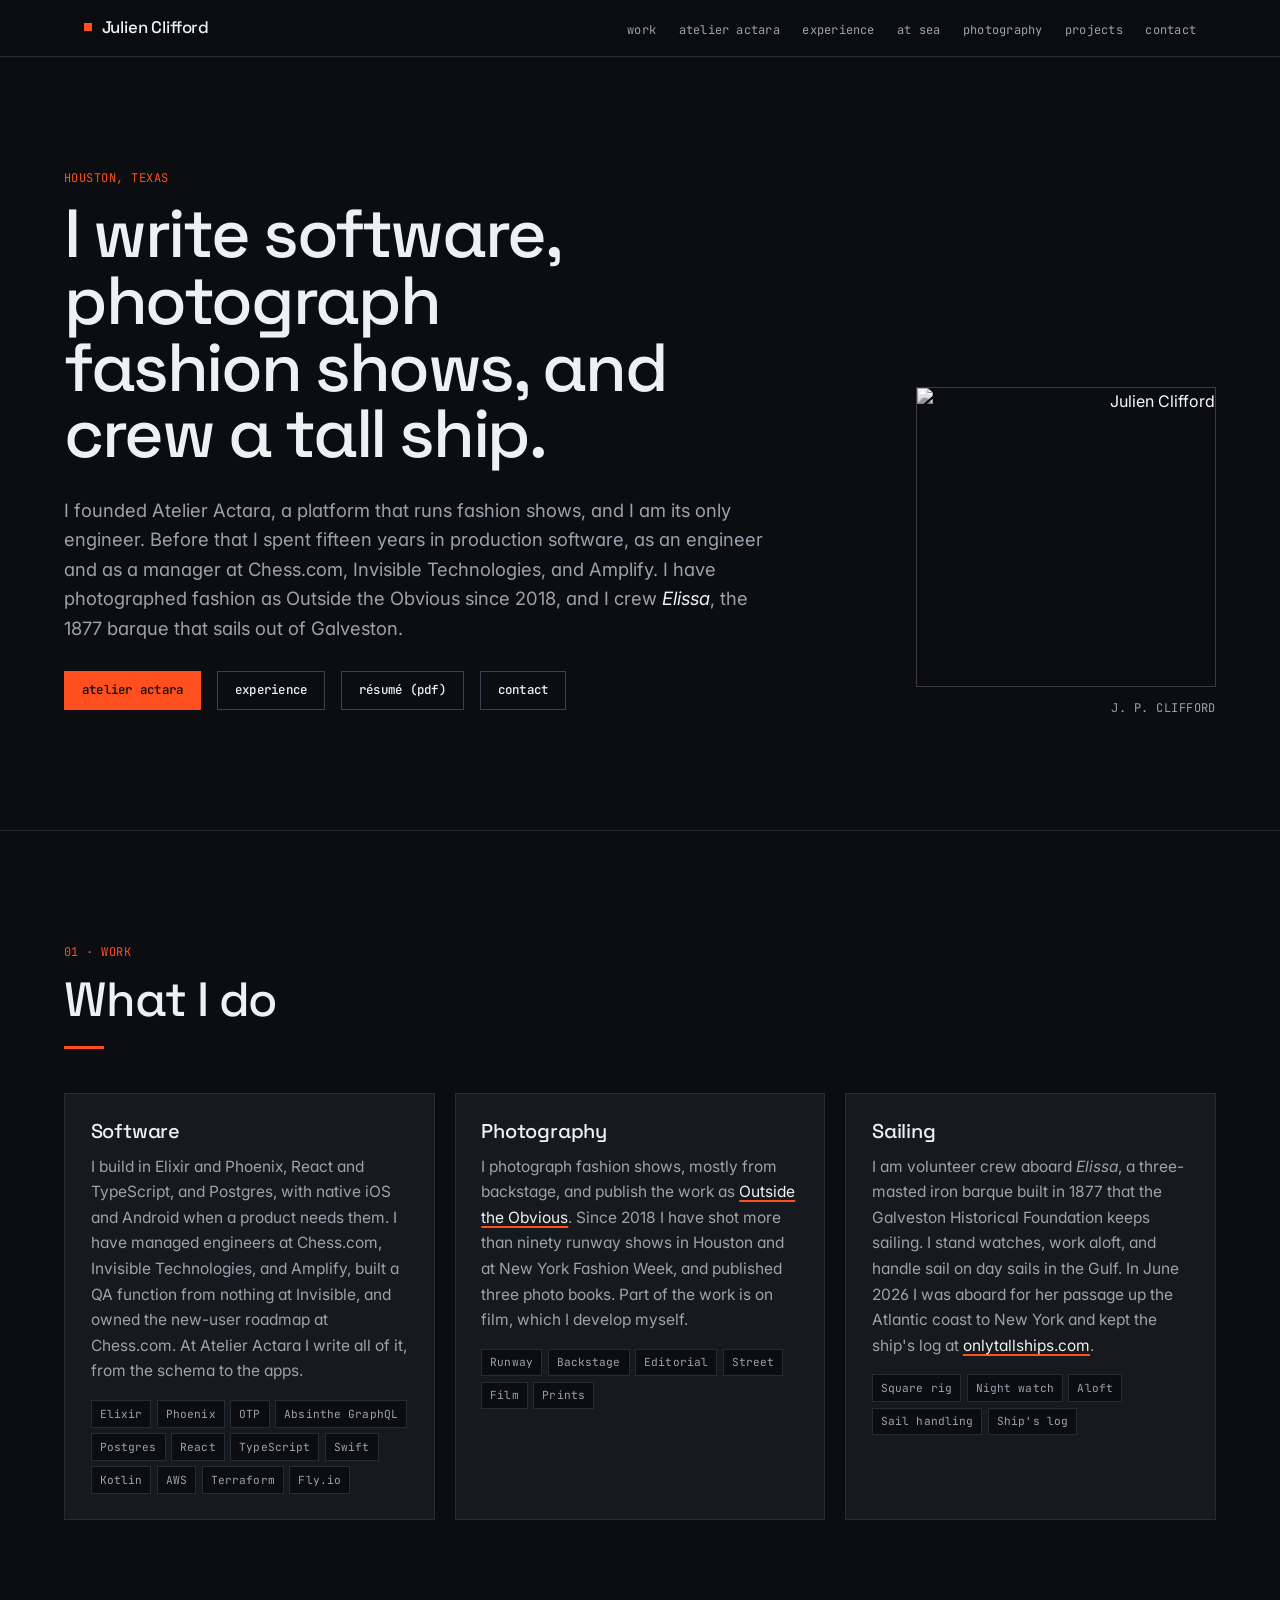
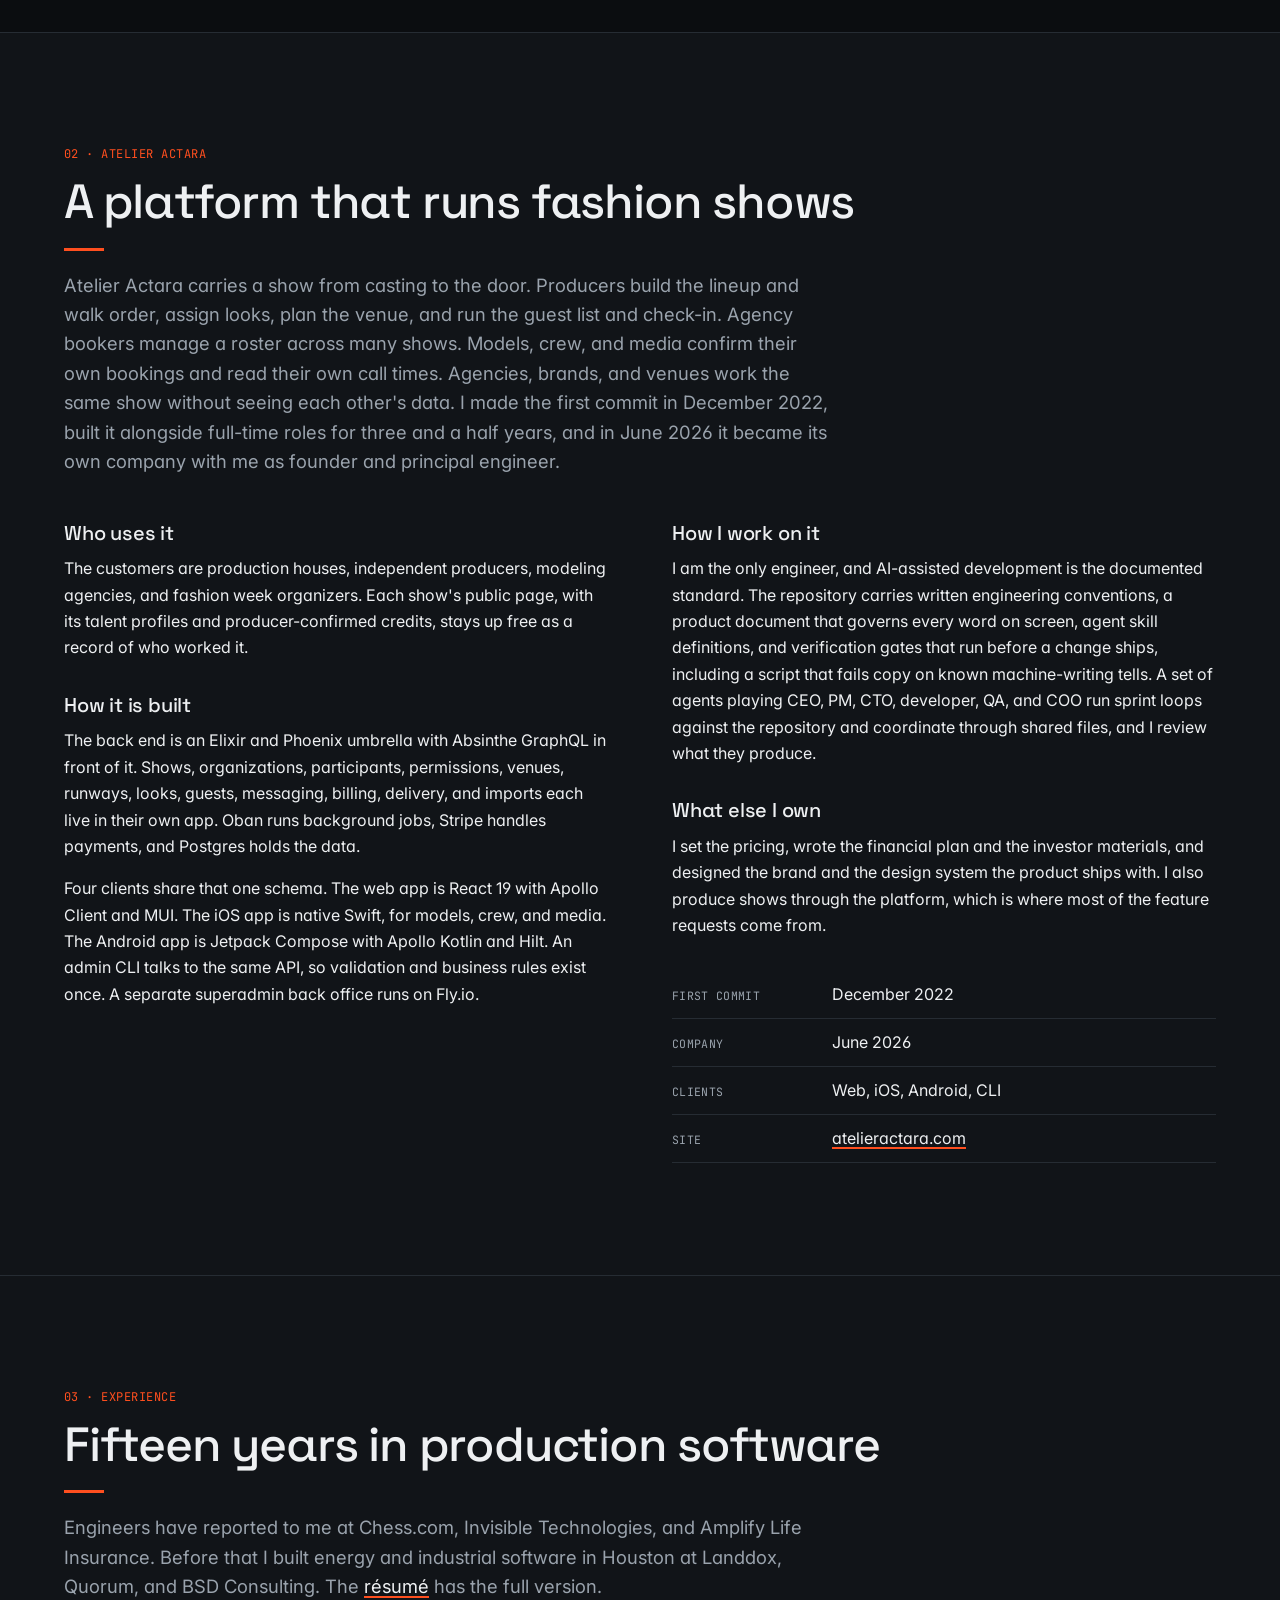
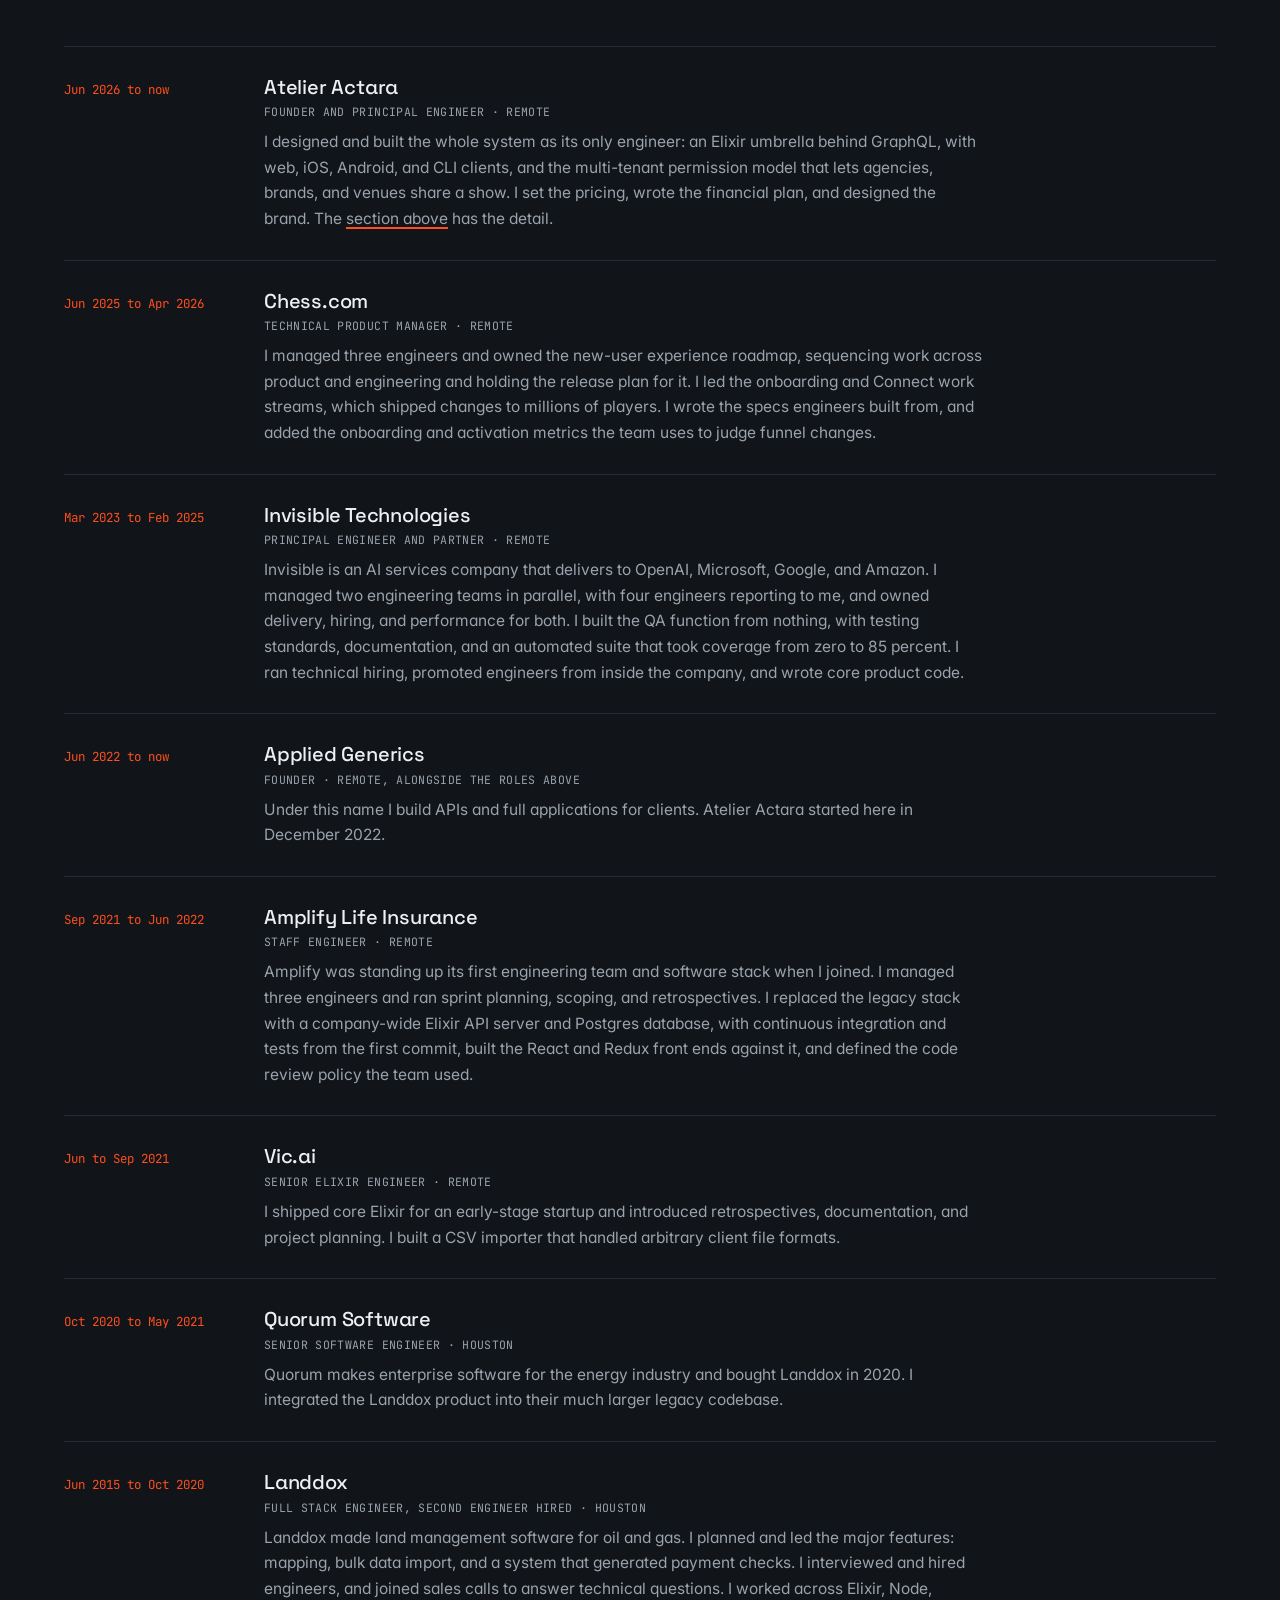
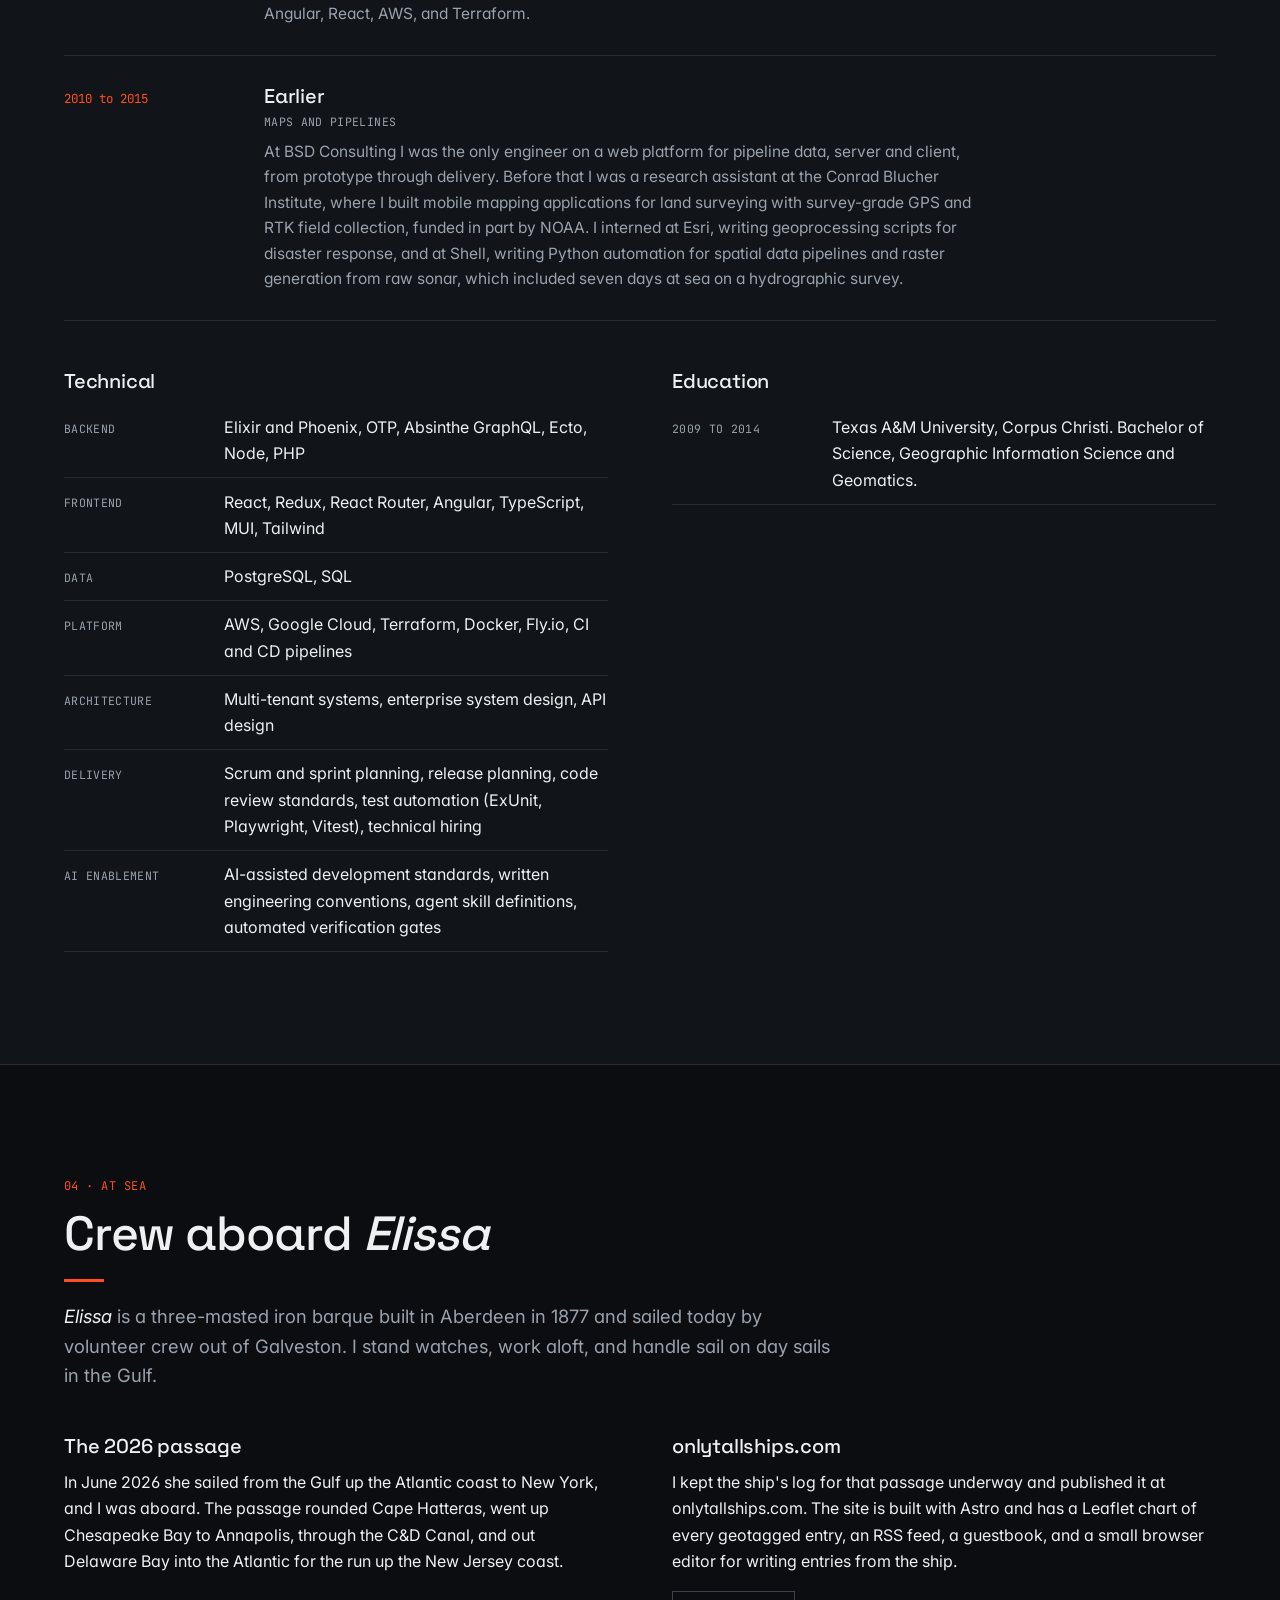
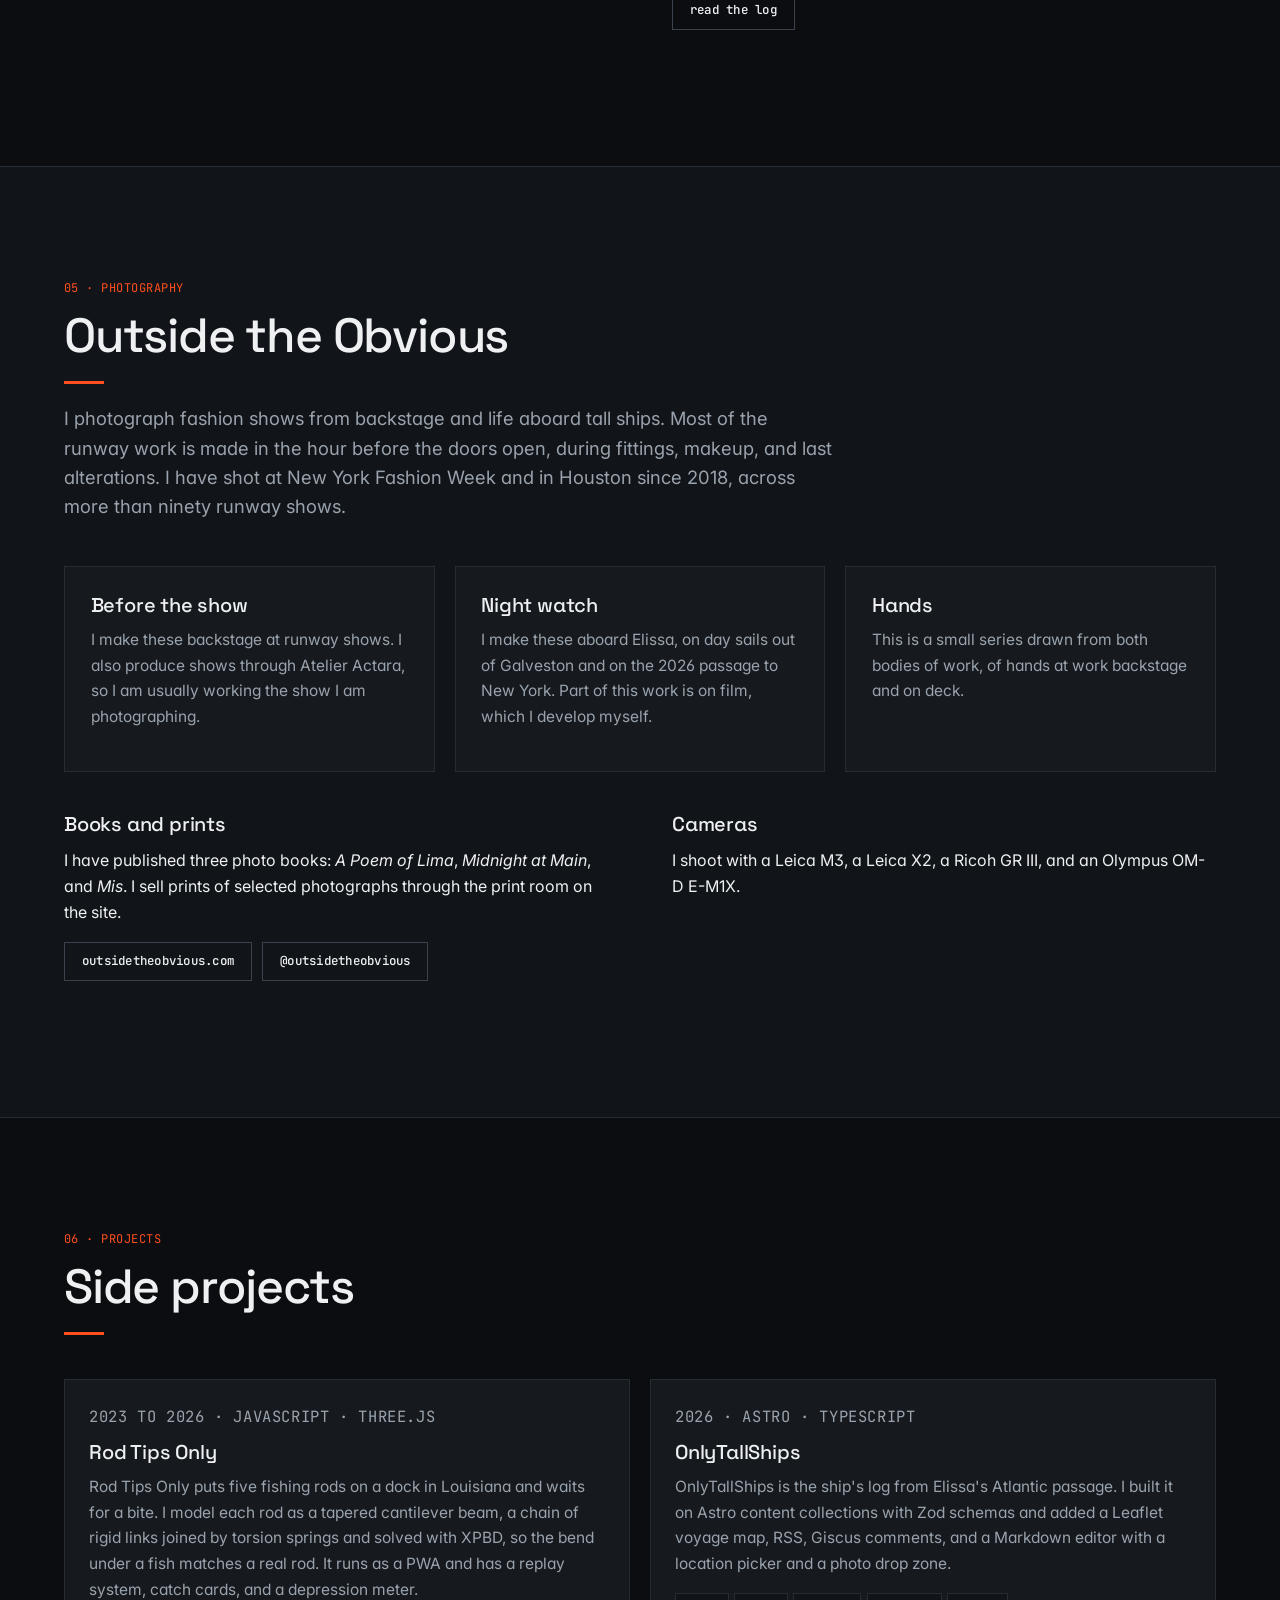
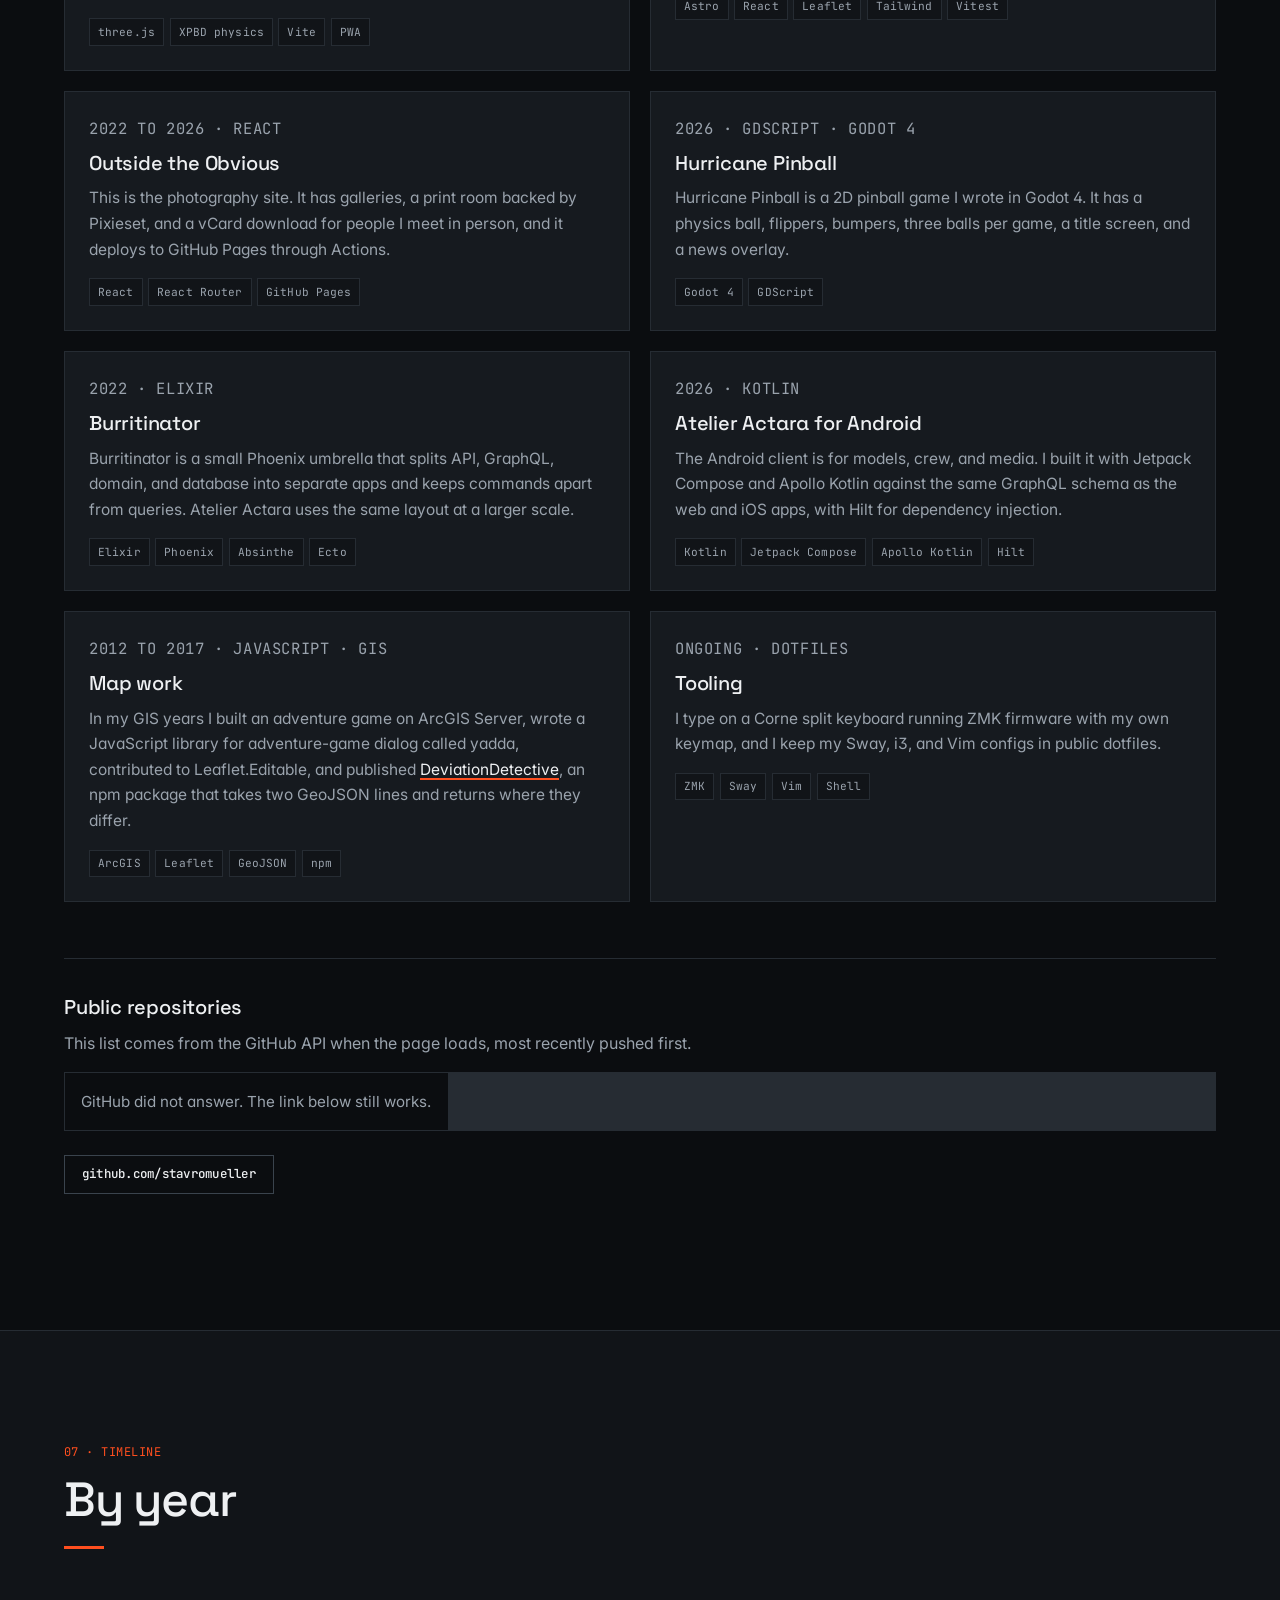
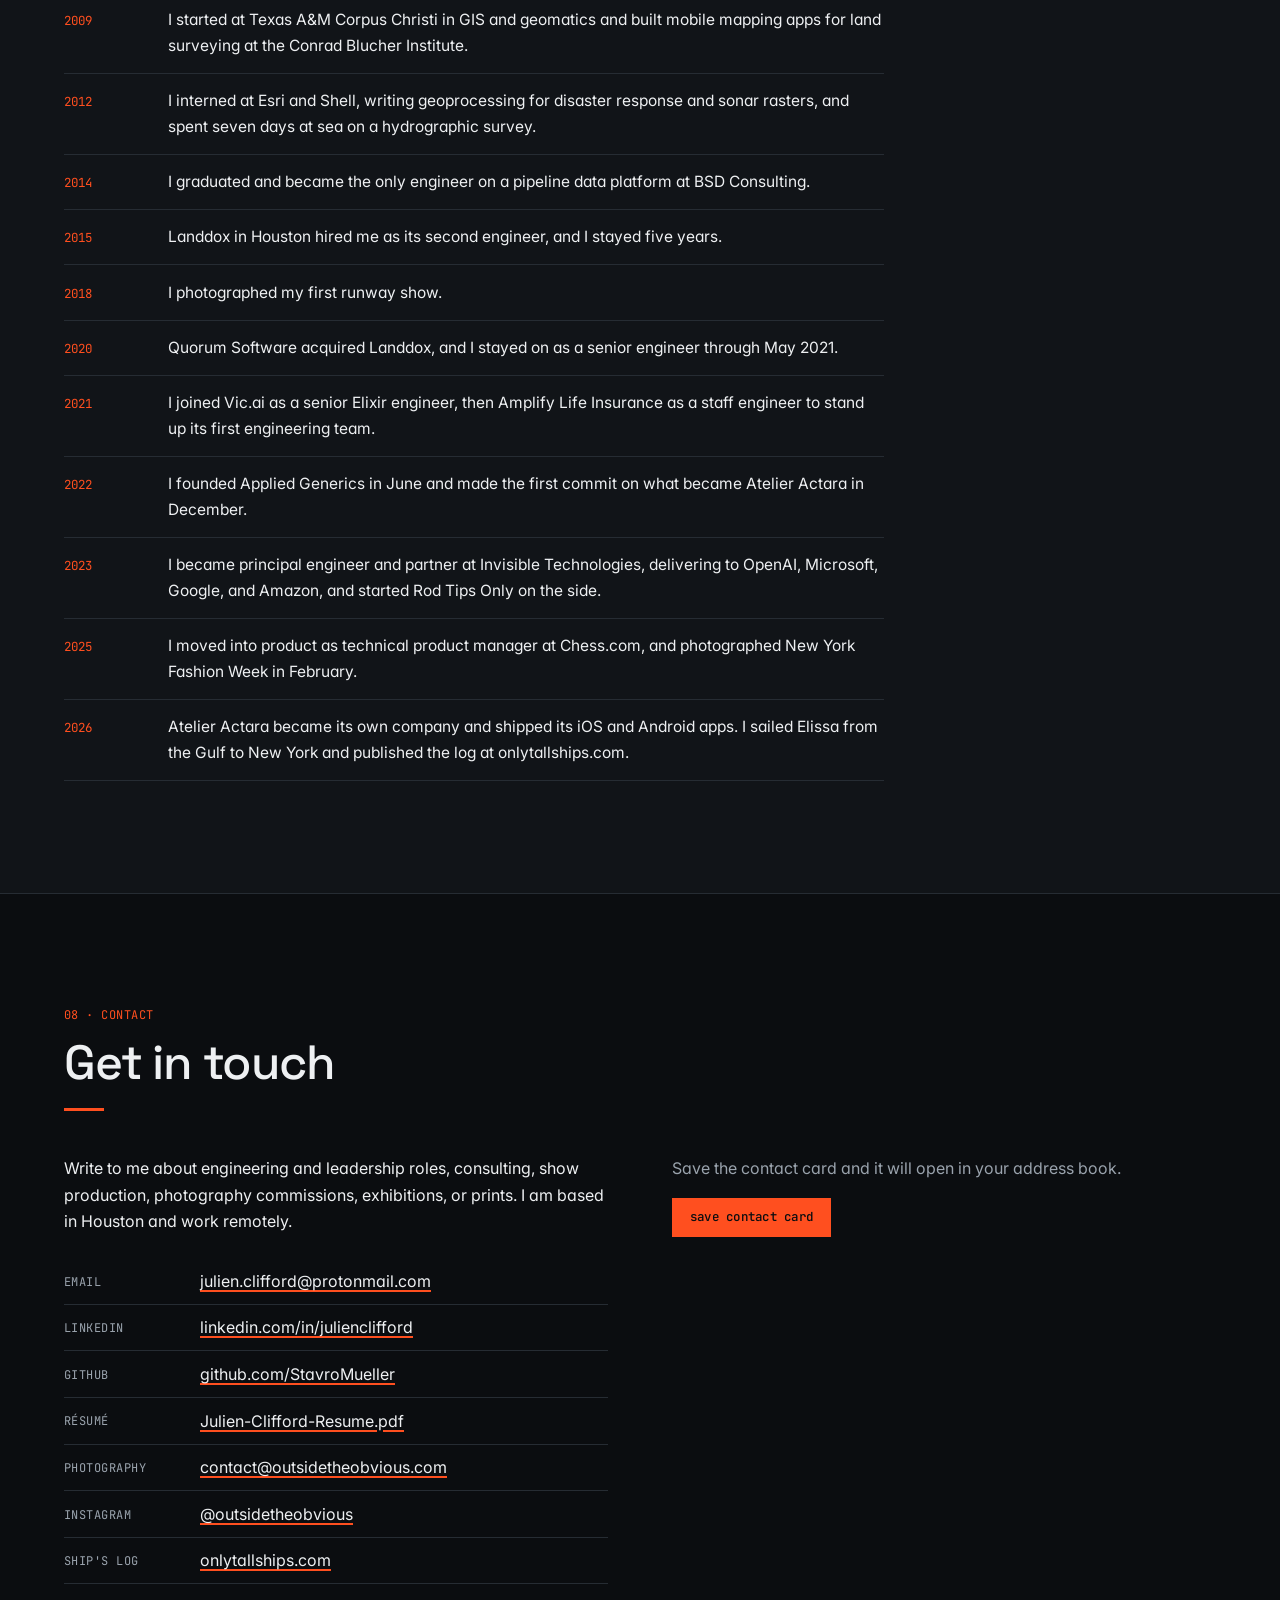
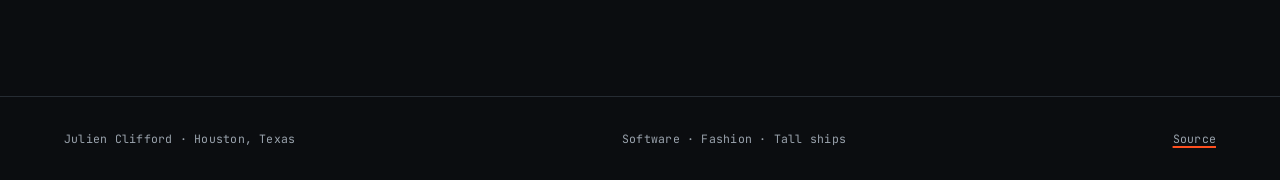
==== commit 4541d110: "Remove line, commit, and app counts from the copy Co-Authored-By: Claude Fable 5.1 <noreply@anthropi" ====
--- a/index.html
+++ b/index.html
@@ -258,14 +258,14 @@
 
           <h3 class="title" style="margin-top:2rem">How it is built</h3>
           <p>
-            The back end is an Elixir and Phoenix umbrella of twenty apps, with Absinthe GraphQL
+            The back end is an Elixir and Phoenix umbrella with Absinthe GraphQL
             in front of it. Shows, organizations, participants, permissions, venues, runways,
             looks, guests, messaging, billing, delivery, and imports each live in their own app.
             Oban runs background jobs, Stripe handles payments, and Postgres holds the data.
           </p>
           <p>
             Four clients share that one schema. The web app is React 19 with Apollo Client and
-            MUI. The iOS app is native Swift, about twenty thousand lines, for models, crew, and
+            MUI. The iOS app is native Swift, for models, crew, and
             media. The Android app is Jetpack Compose with Apollo Kotlin and Hilt. An admin CLI
             talks to the same API, so validation and business rules exist once. A separate
             superadmin back office runs on Fly.io.
@@ -292,8 +292,6 @@
           <dl class="fact-list" style="margin-top:2rem">
             <div><dt>First commit</dt><dd>December 2022</dd></div>
             <div><dt>Company</dt><dd>June 2026</dd></div>
-            <div><dt>Commits</dt><dd>About ten thousand</dd></div>
-            <div><dt>Umbrella apps</dt><dd>Twenty</dd></div>
             <div><dt>Clients</dt><dd>Web, iOS, Android, CLI</dd></div>
             <div><dt>Site</dt><dd><a href="https://atelieractara.com" target="_blank" rel="noopener">atelieractara.com</a></dd></div>
           </dl>
@@ -319,7 +317,7 @@
           <div class="job-when"><span class="date">Jun 2026 to now</span></div>
           <div>
             <h3 class="title">Atelier Actara <span class="role">Founder and principal engineer · Remote</span></h3>
-            <p>I designed and built the whole system as its only engineer: a twenty-app Elixir umbrella behind GraphQL, with web, iOS, Android, and CLI clients, and the multi-tenant permission model that lets agencies, brands, and venues share a show. I set the pricing, wrote the financial plan, and designed the brand. The <a href="#atelier">section above</a> has the detail.</p>
+            <p>I designed and built the whole system as its only engineer: an Elixir umbrella behind GraphQL, with web, iOS, Android, and CLI clients, and the multi-tenant permission model that lets agencies, brands, and venues share a show. I set the pricing, wrote the financial plan, and designed the brand. The <a href="#atelier">section above</a> has the detail.</p>
           </div>
         </li>
         <li class="job">
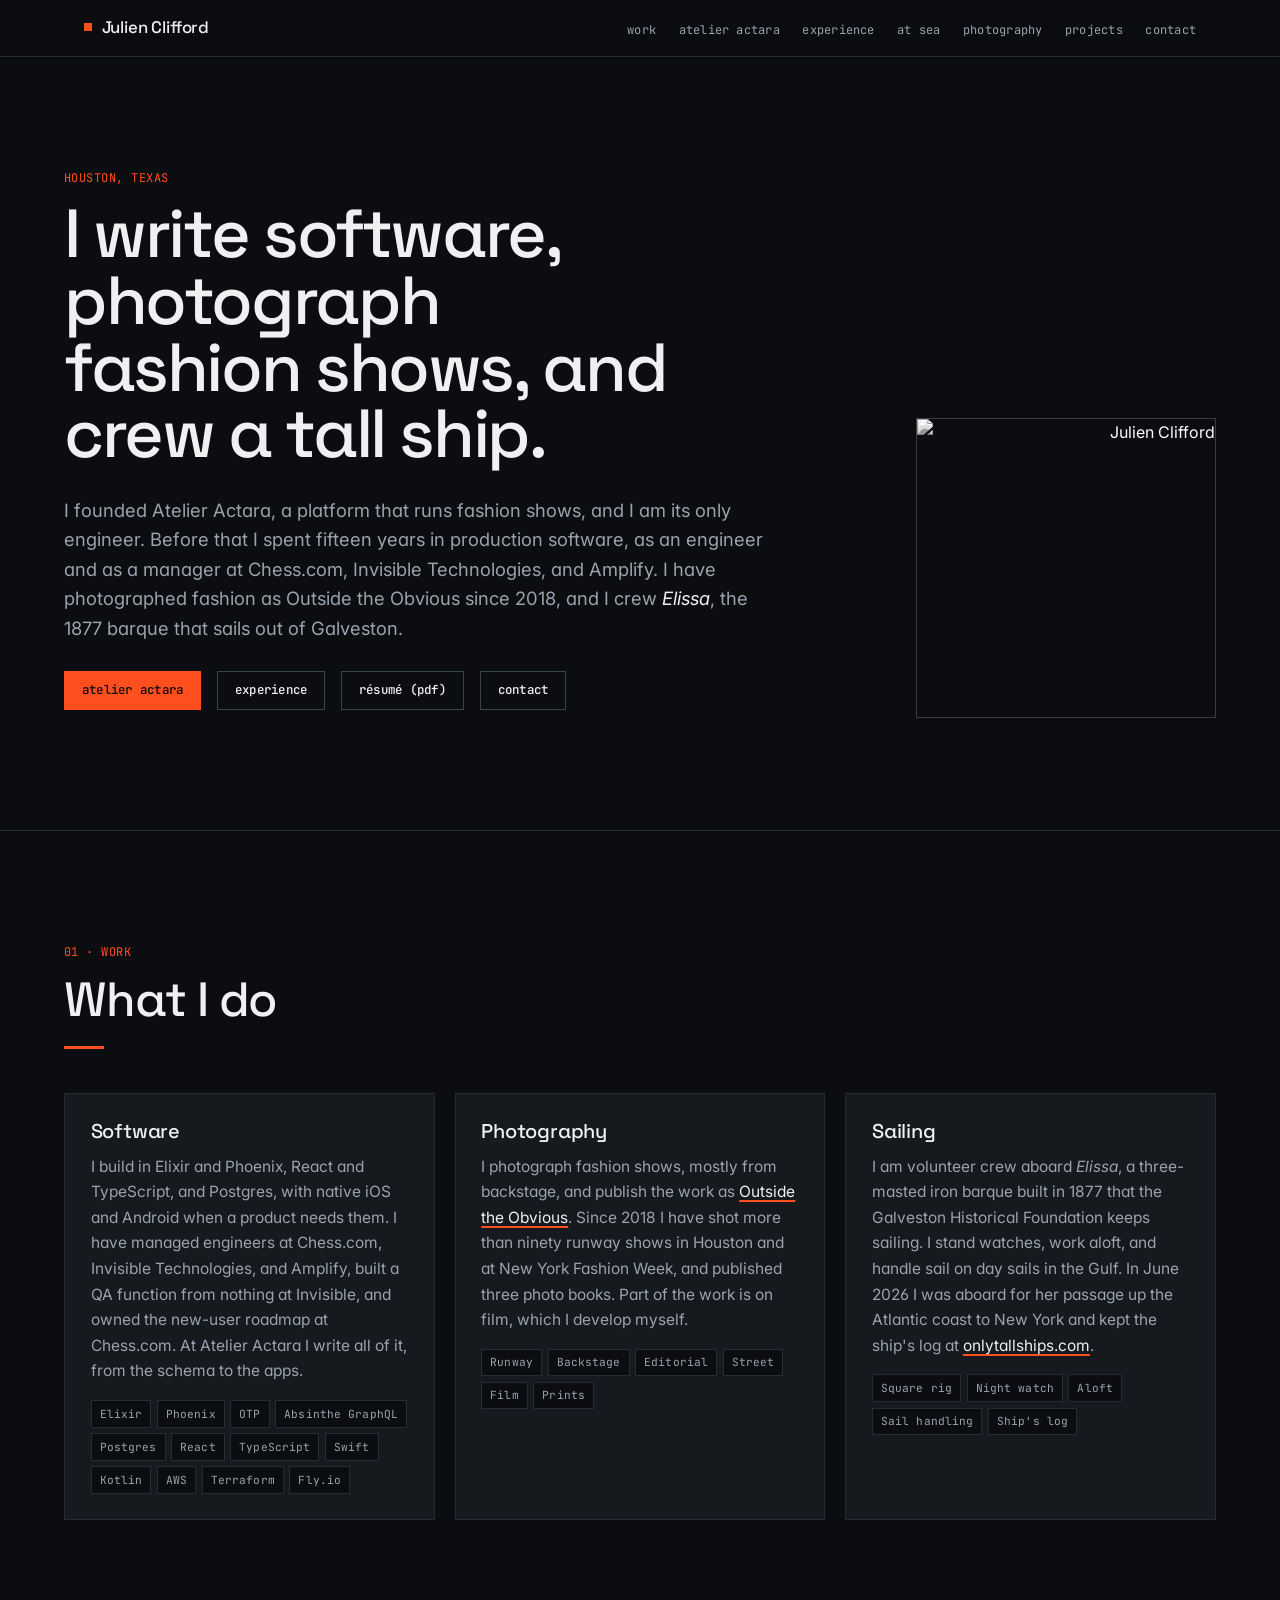
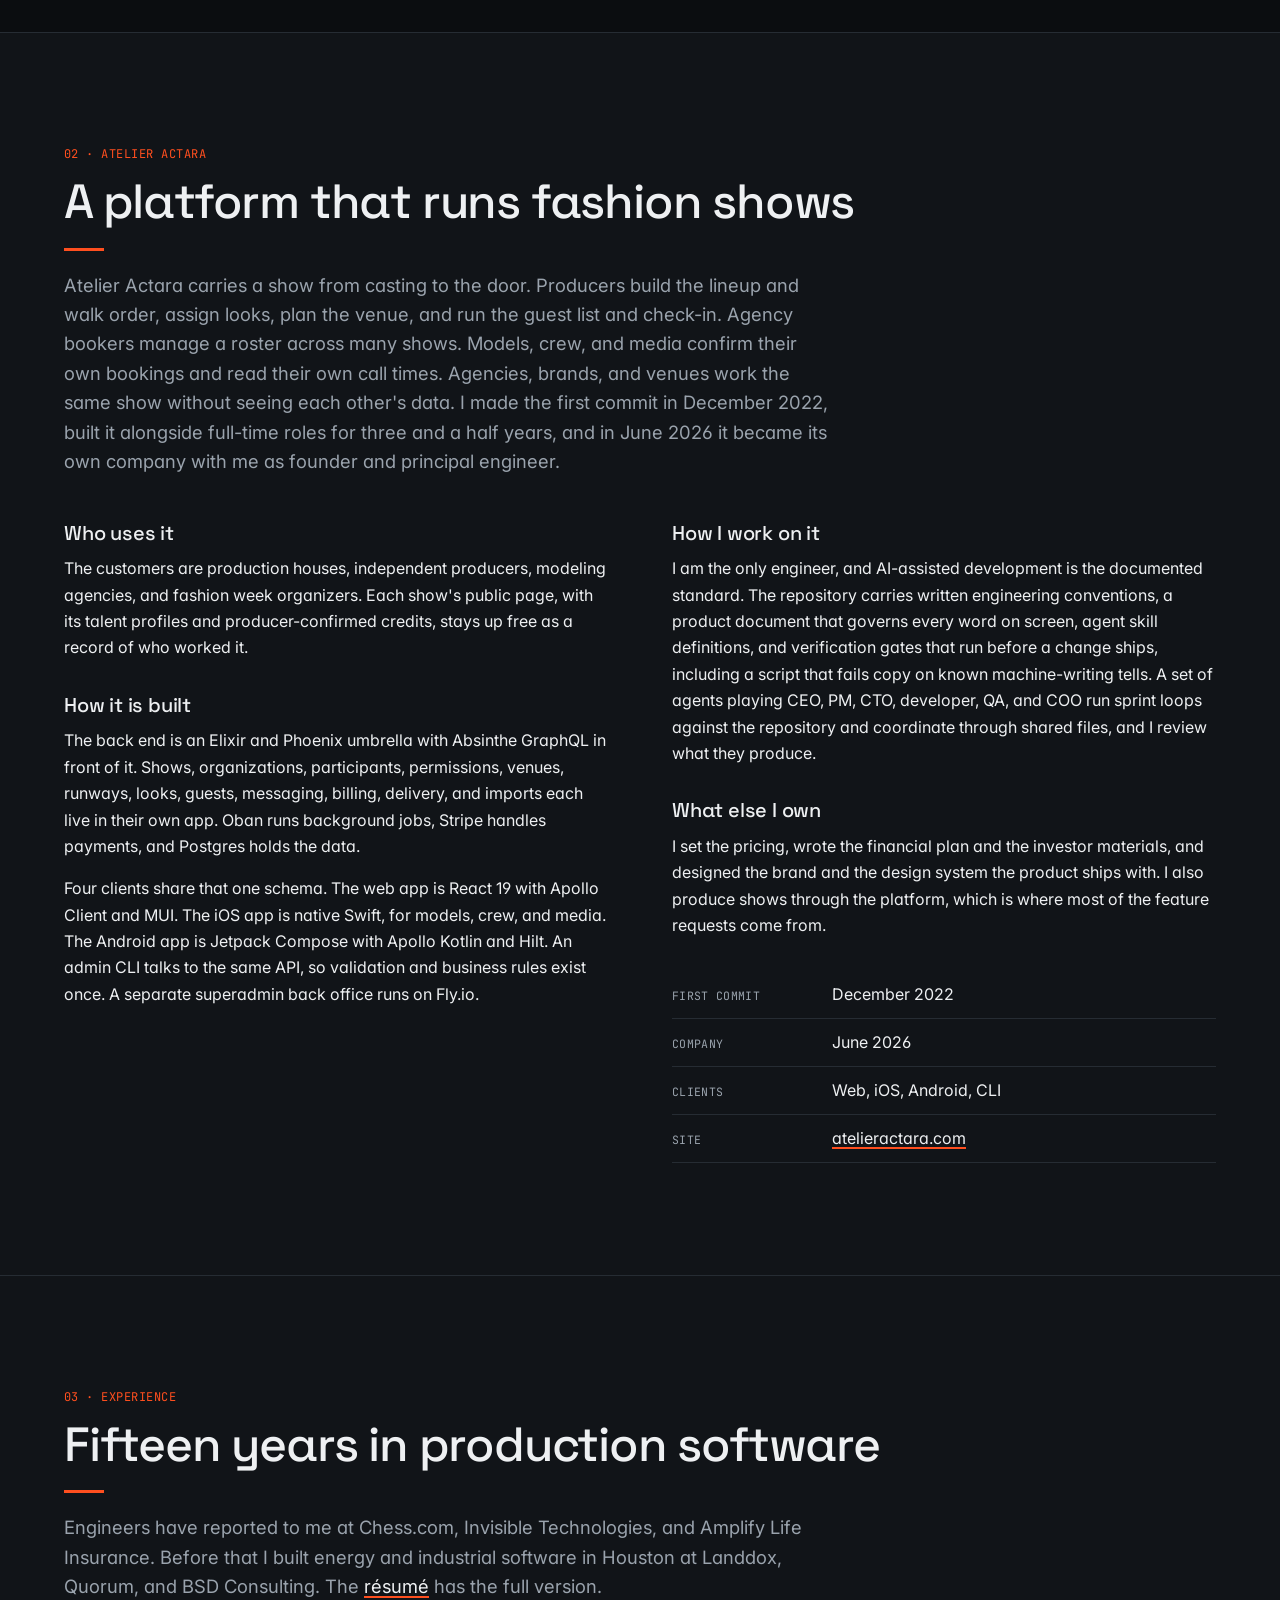
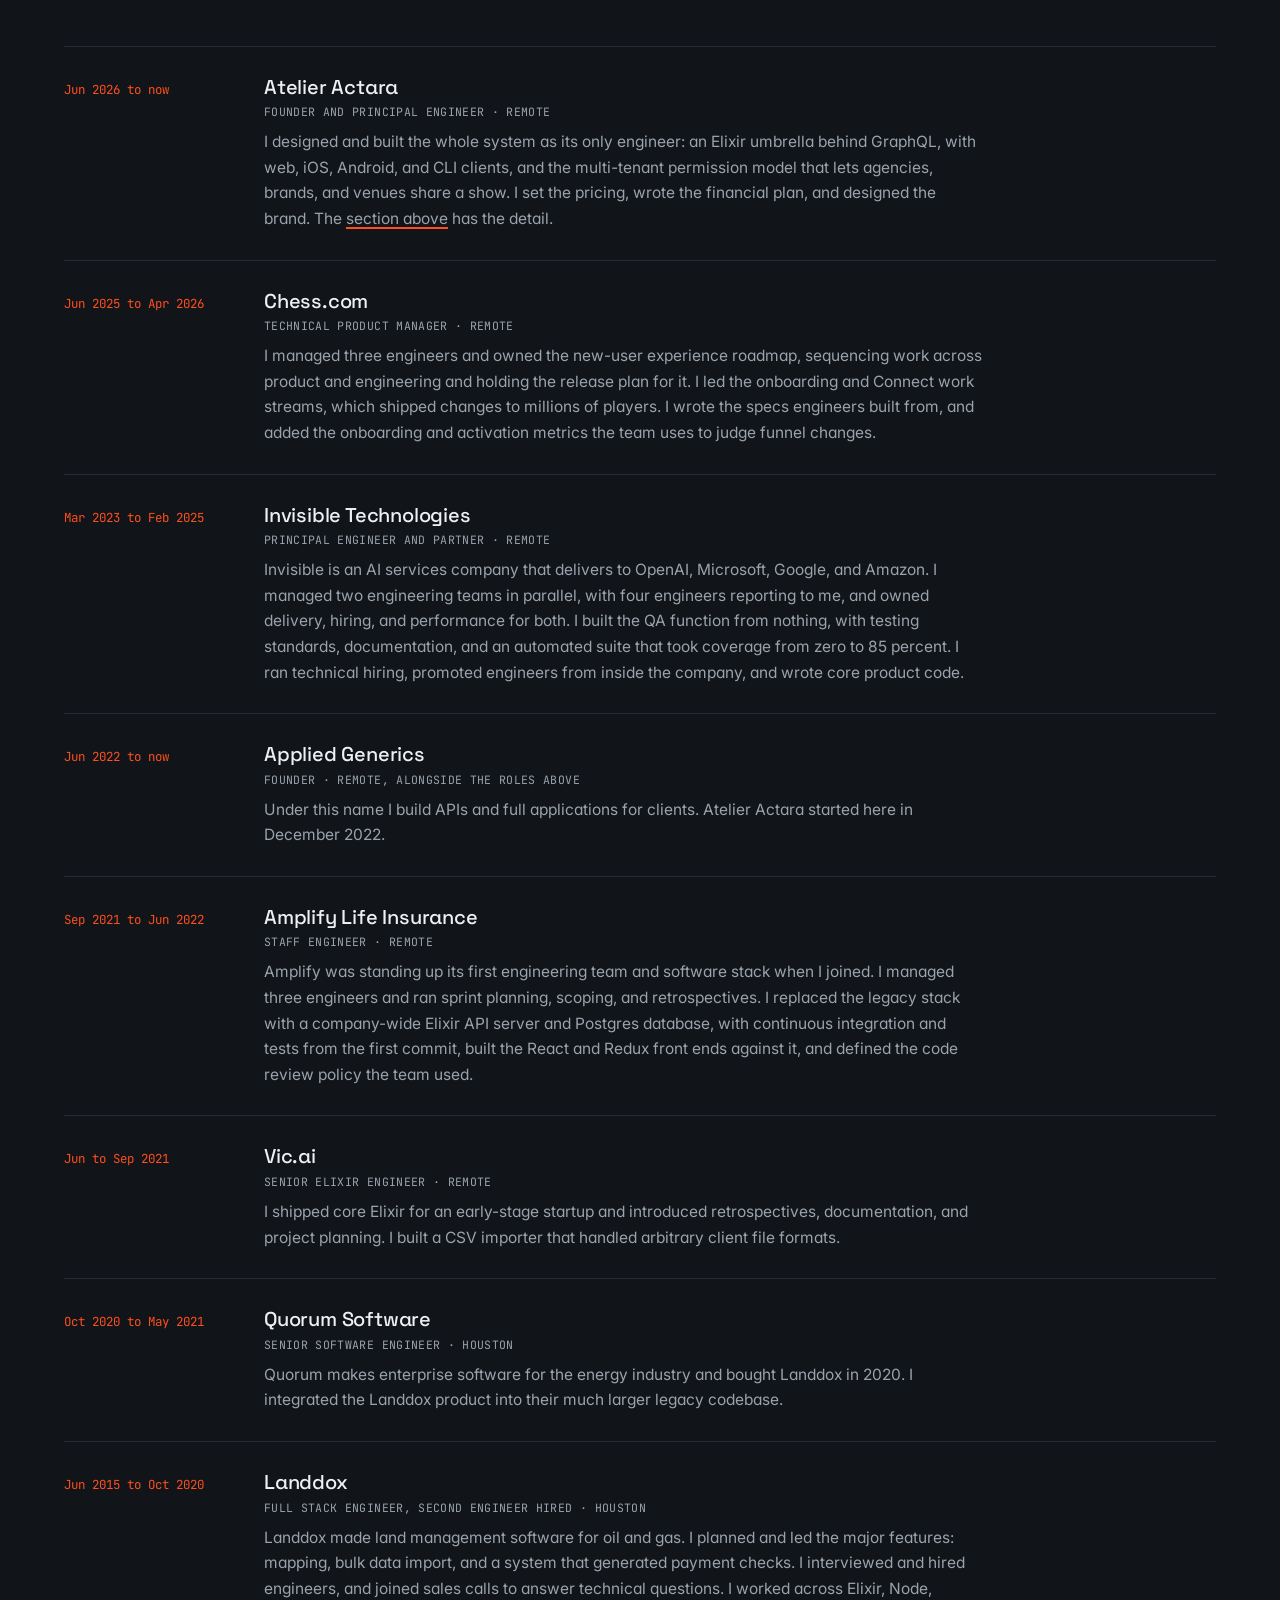
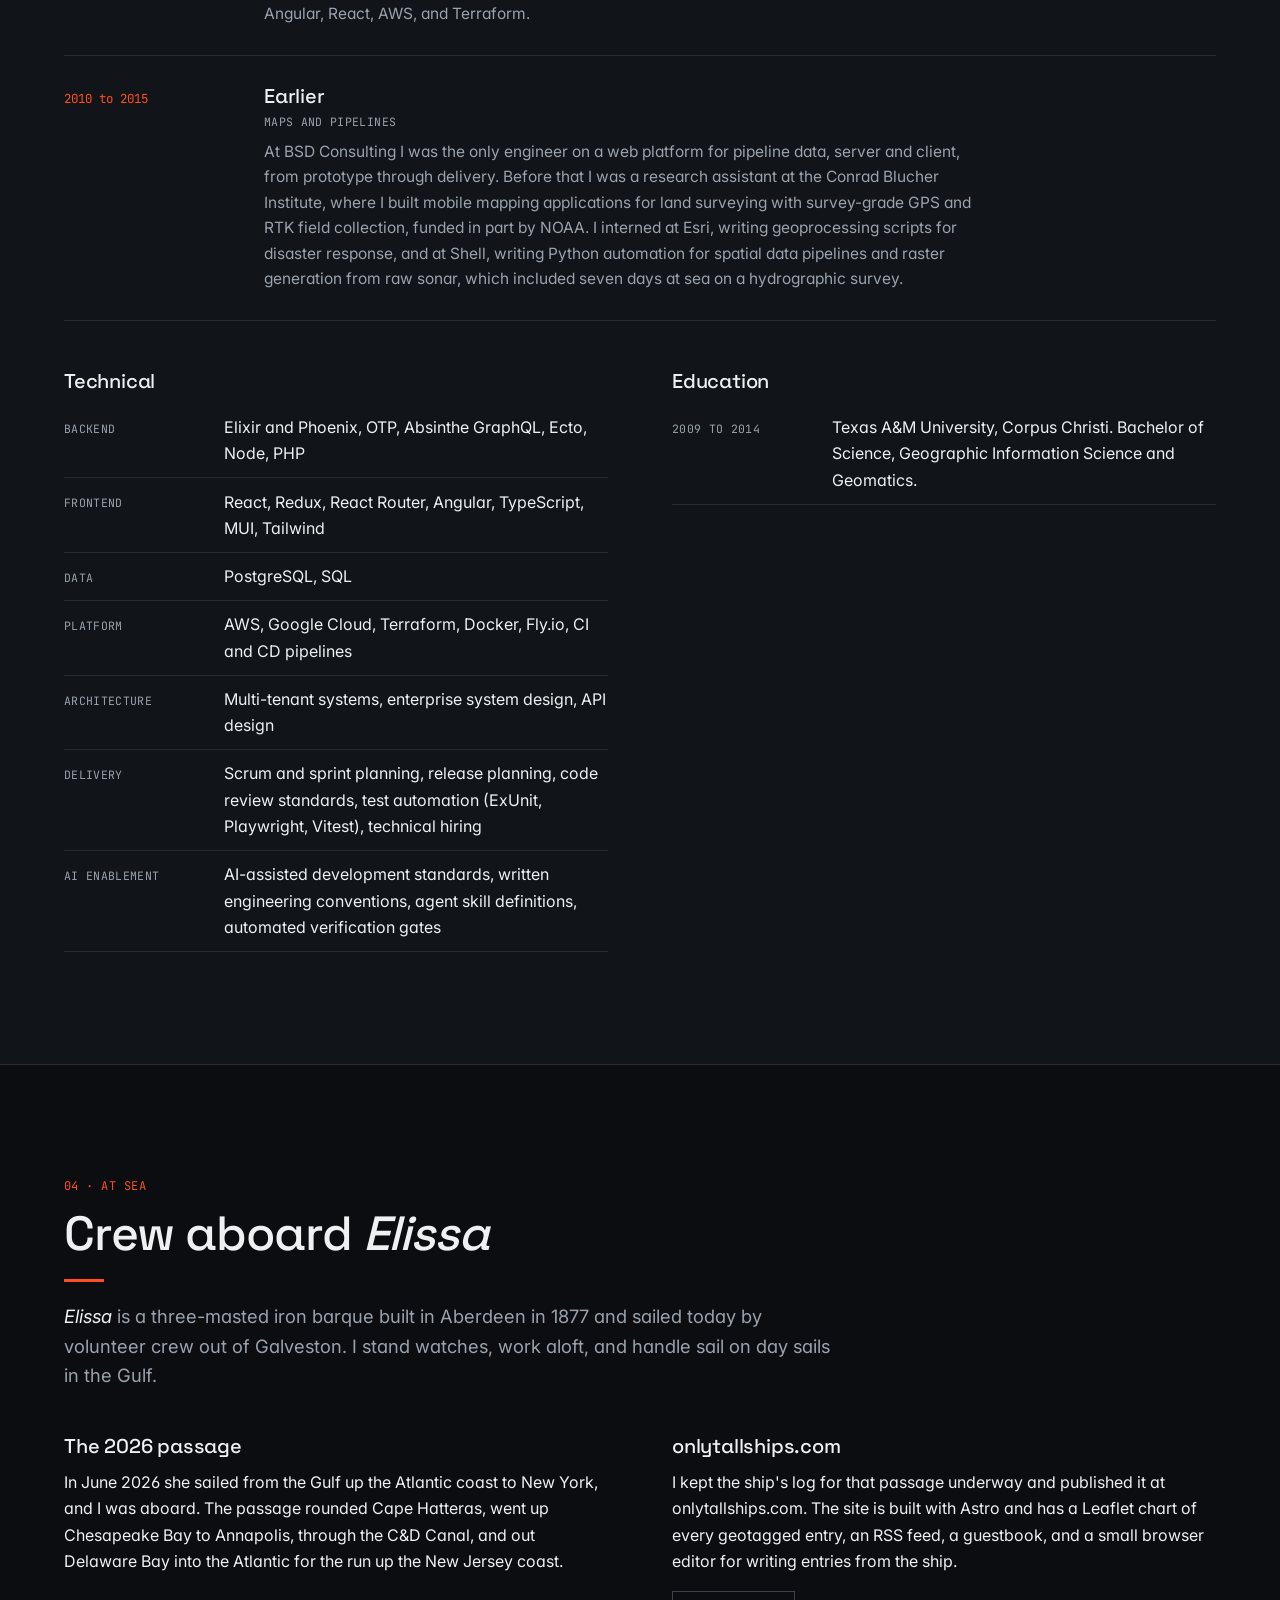
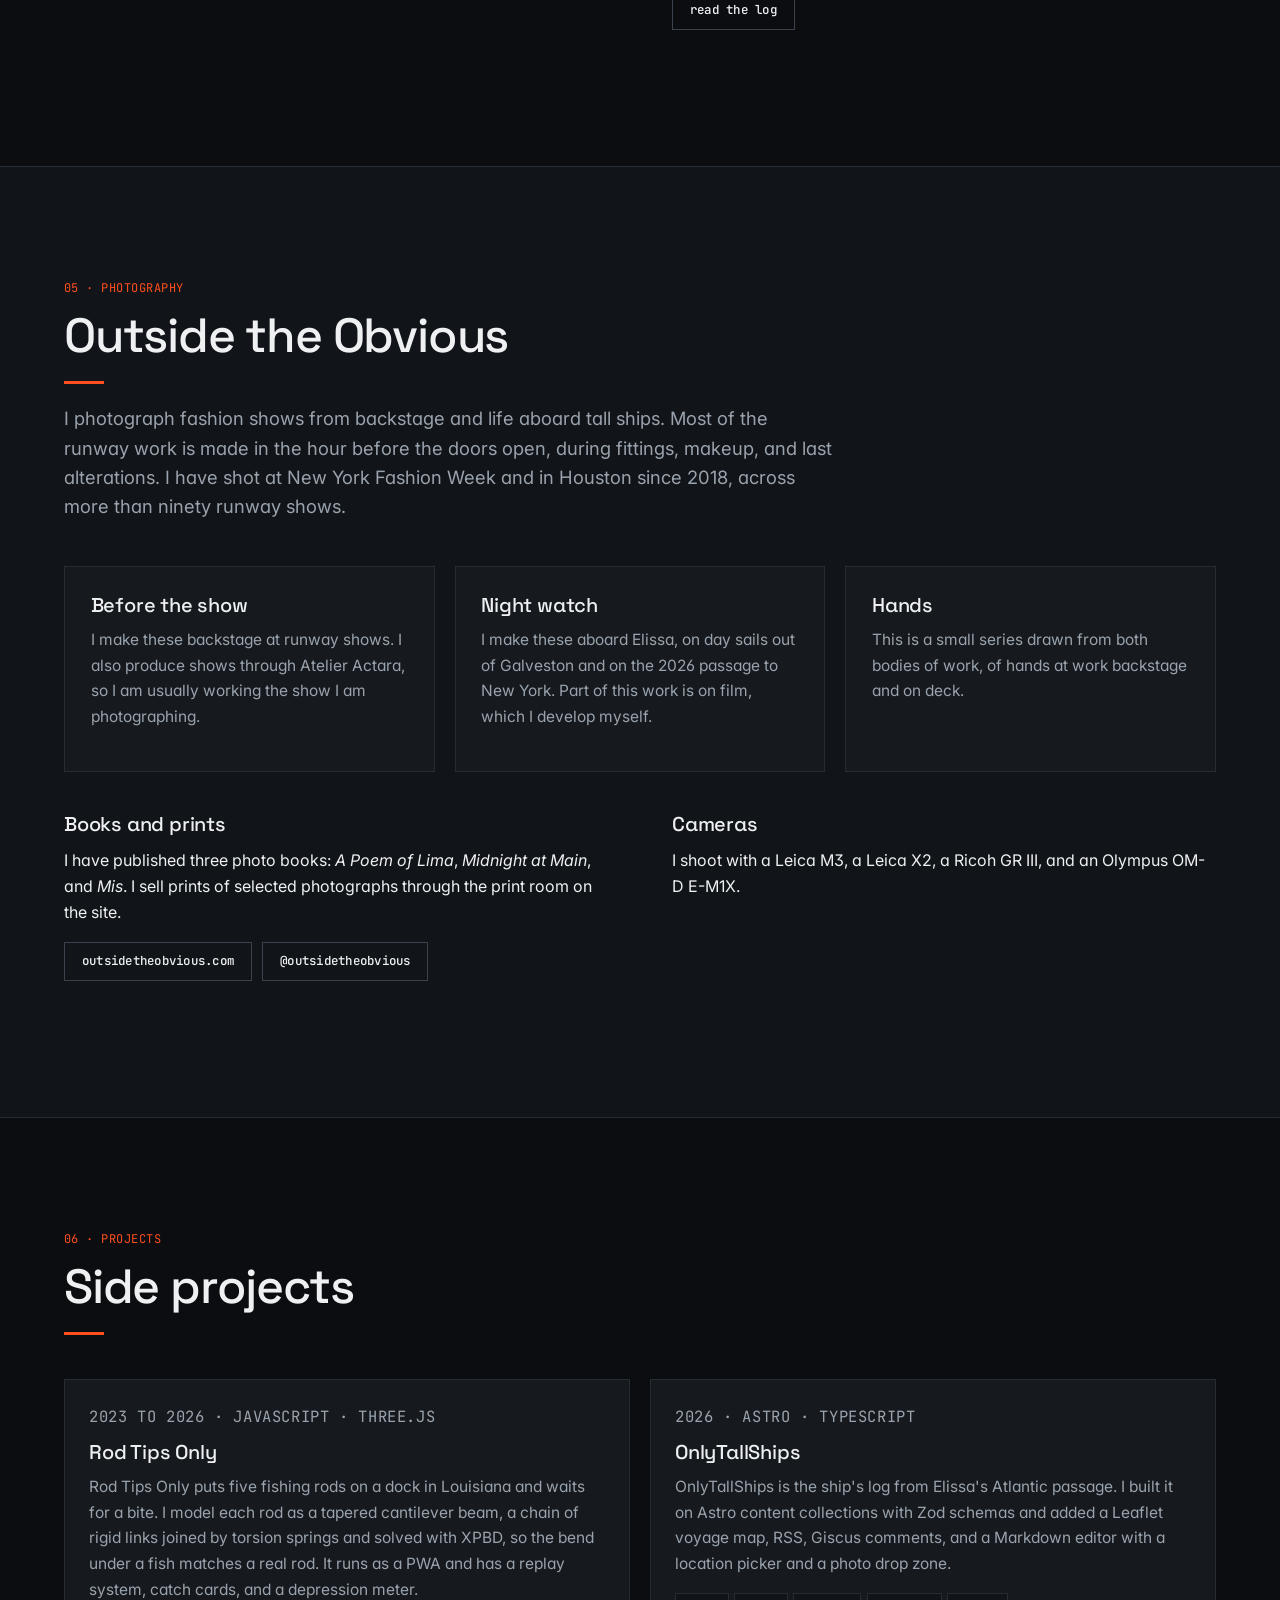
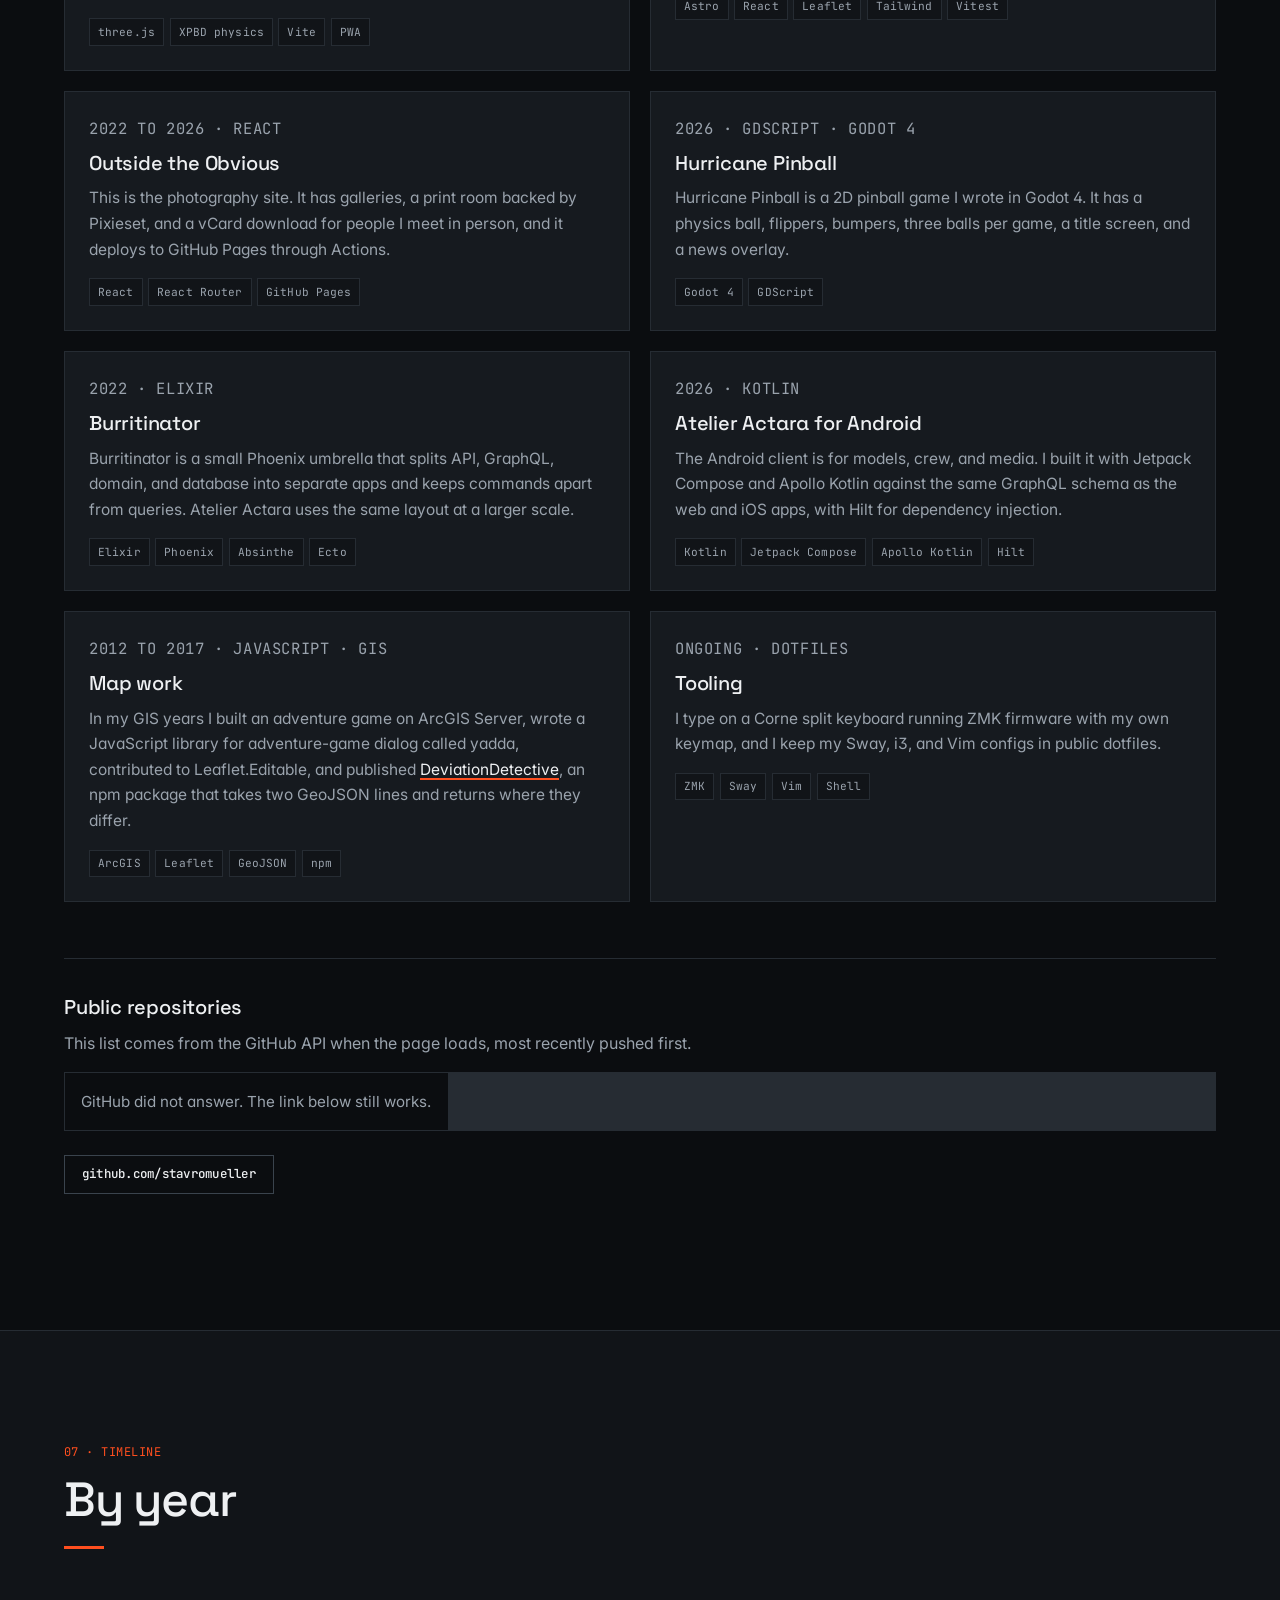
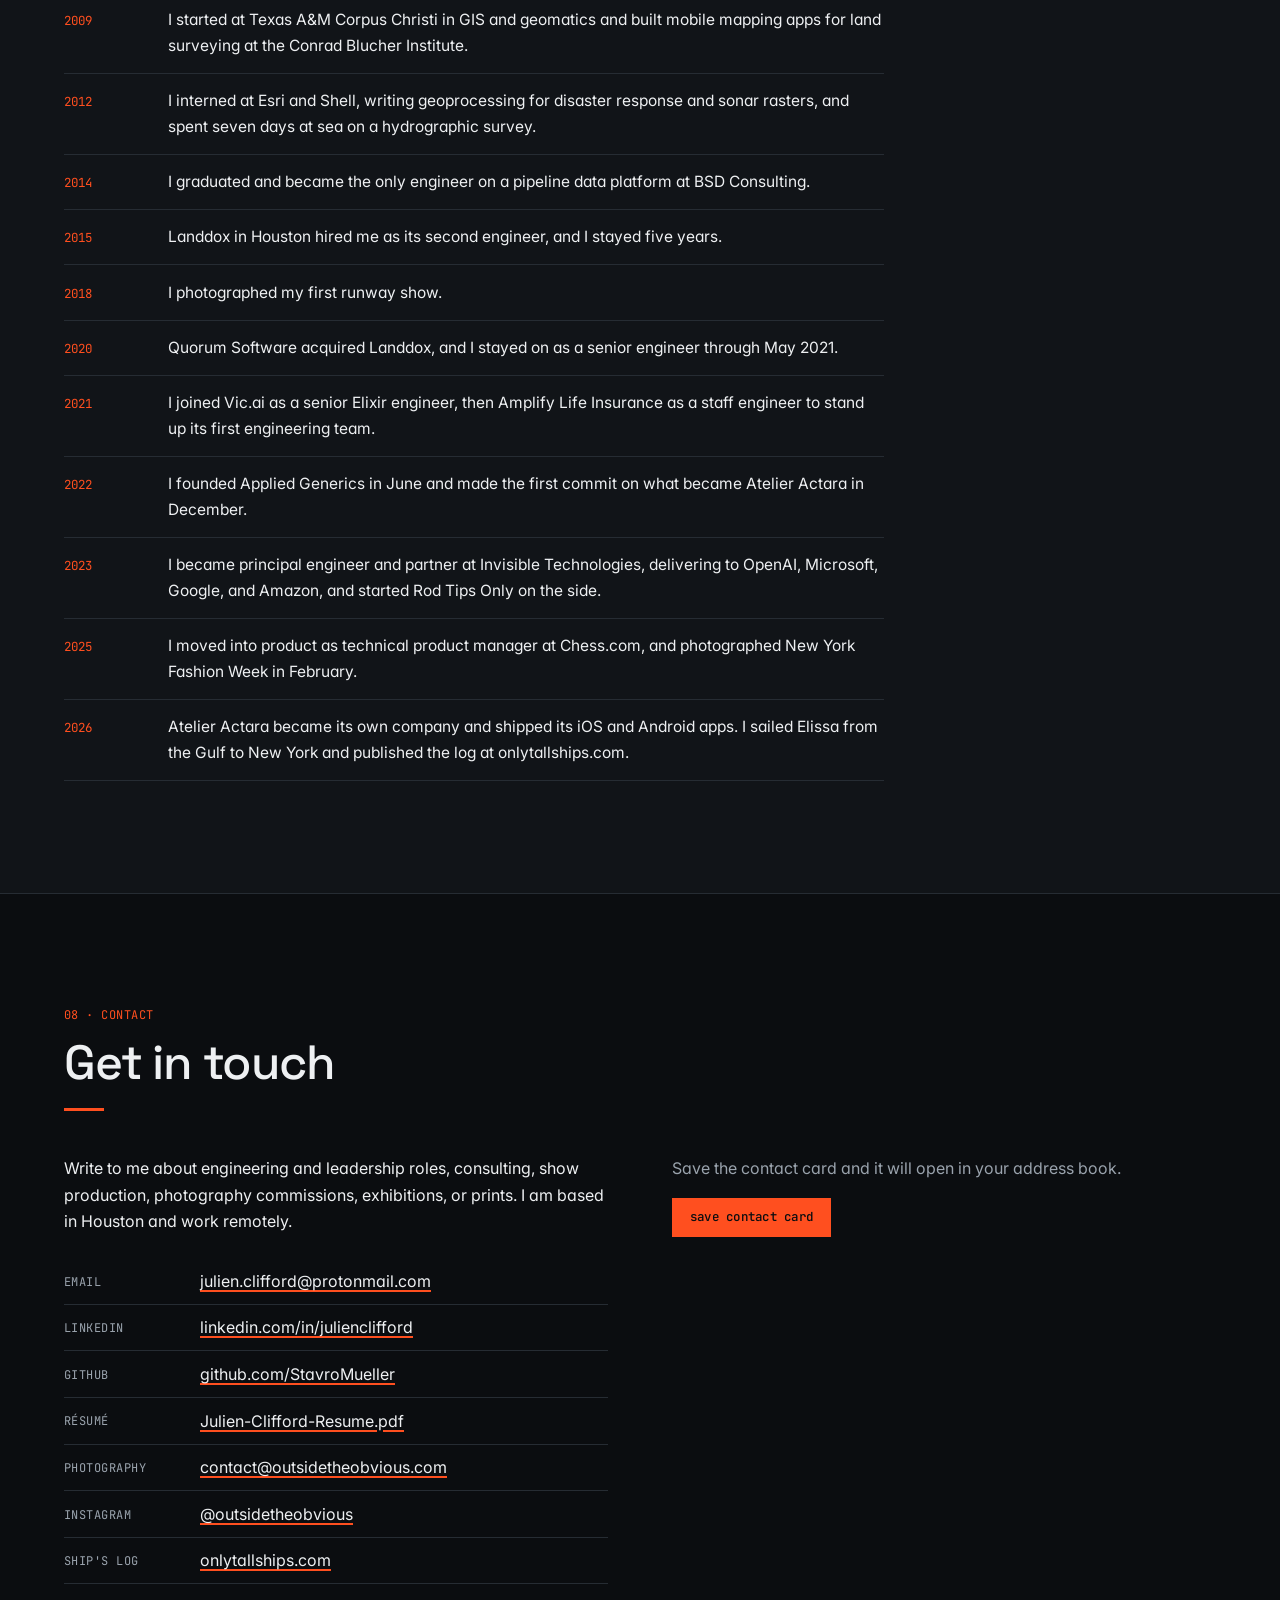
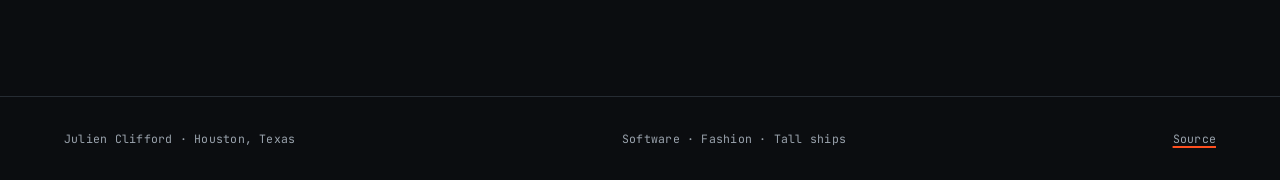
==== commit 0b8c863c: "Remove the caption under the hero portrait Co-Authored-By: Claude Fable 5.1 <noreply@anthropic.com>" ====
--- a/index.html
+++ b/index.html
@@ -172,7 +172,6 @@
         </div>
         <figure class="hero-portrait">
           <img src="https://avatars.githubusercontent.com/u/3442610?v=4" alt="Julien Clifford" width="320" height="320" loading="eager" />
-          <figcaption class="label">J. P. Clifford</figcaption>
         </figure>
       </div>
 
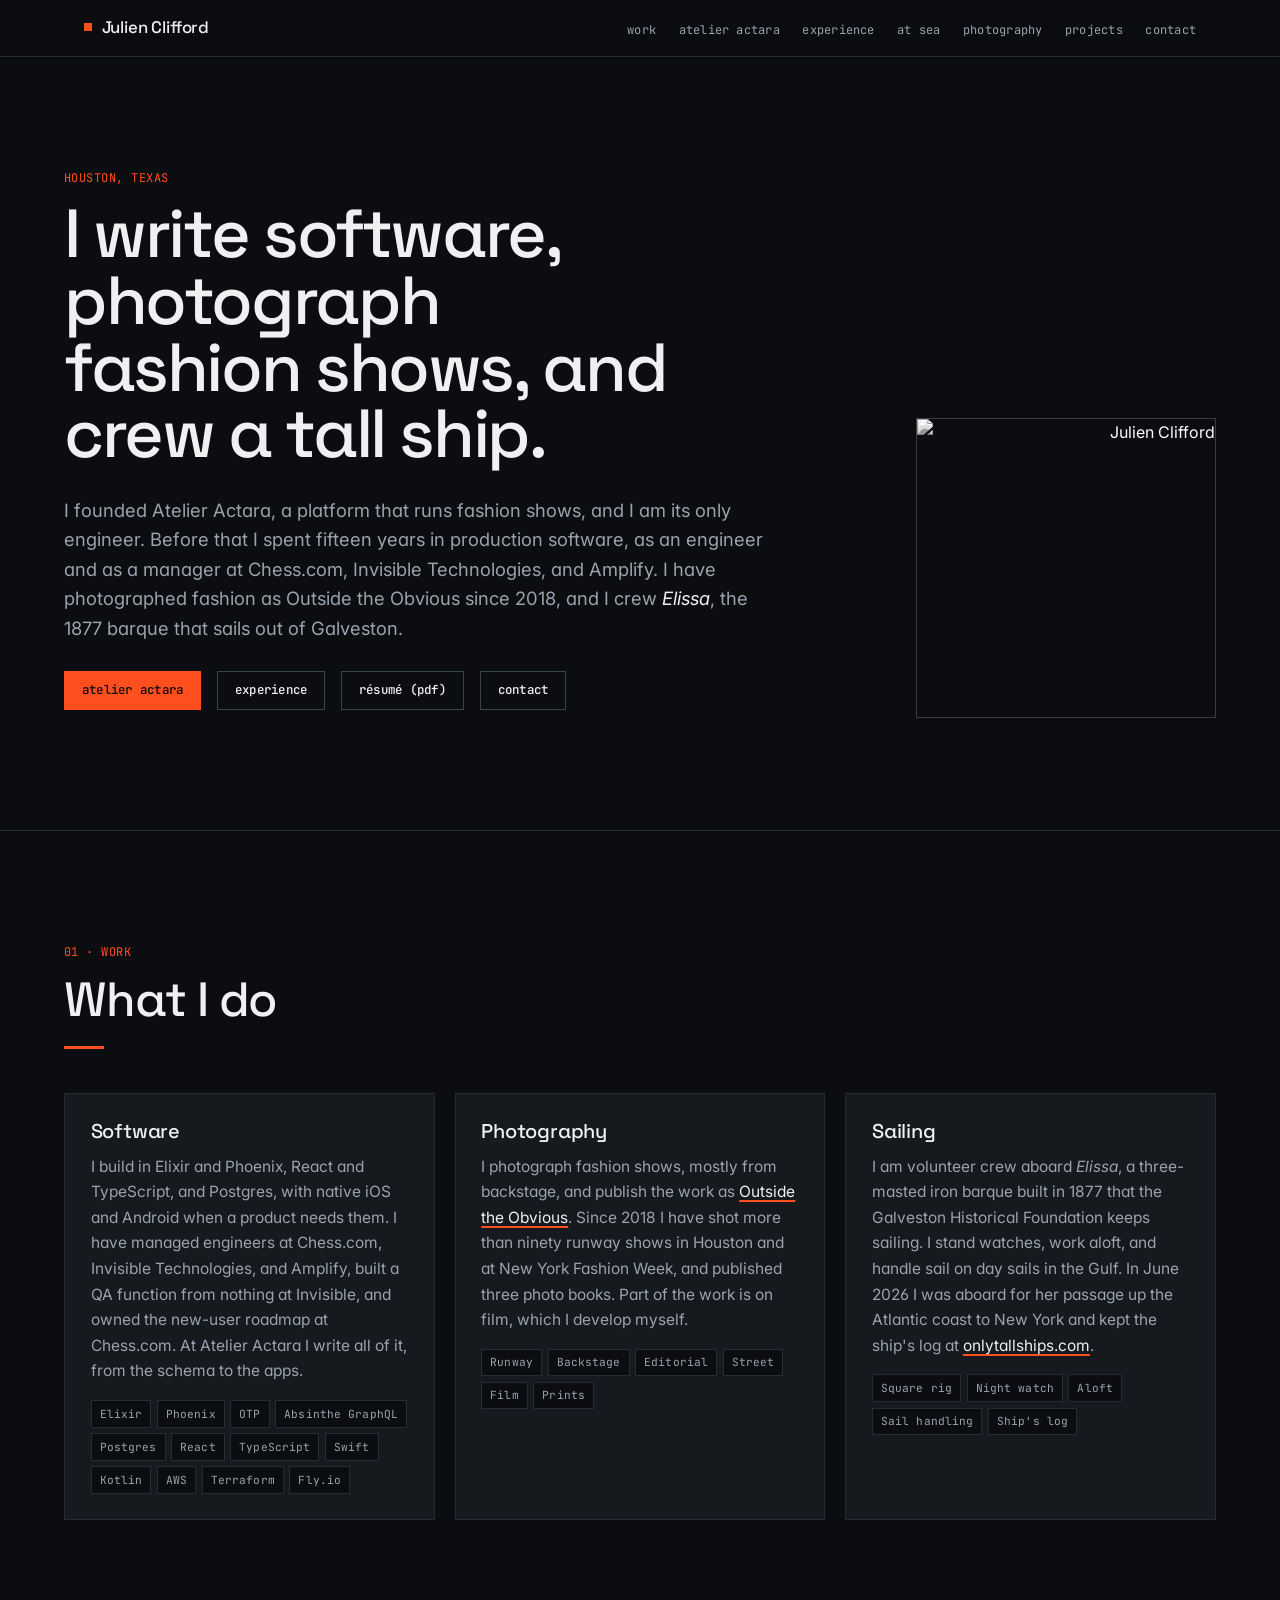
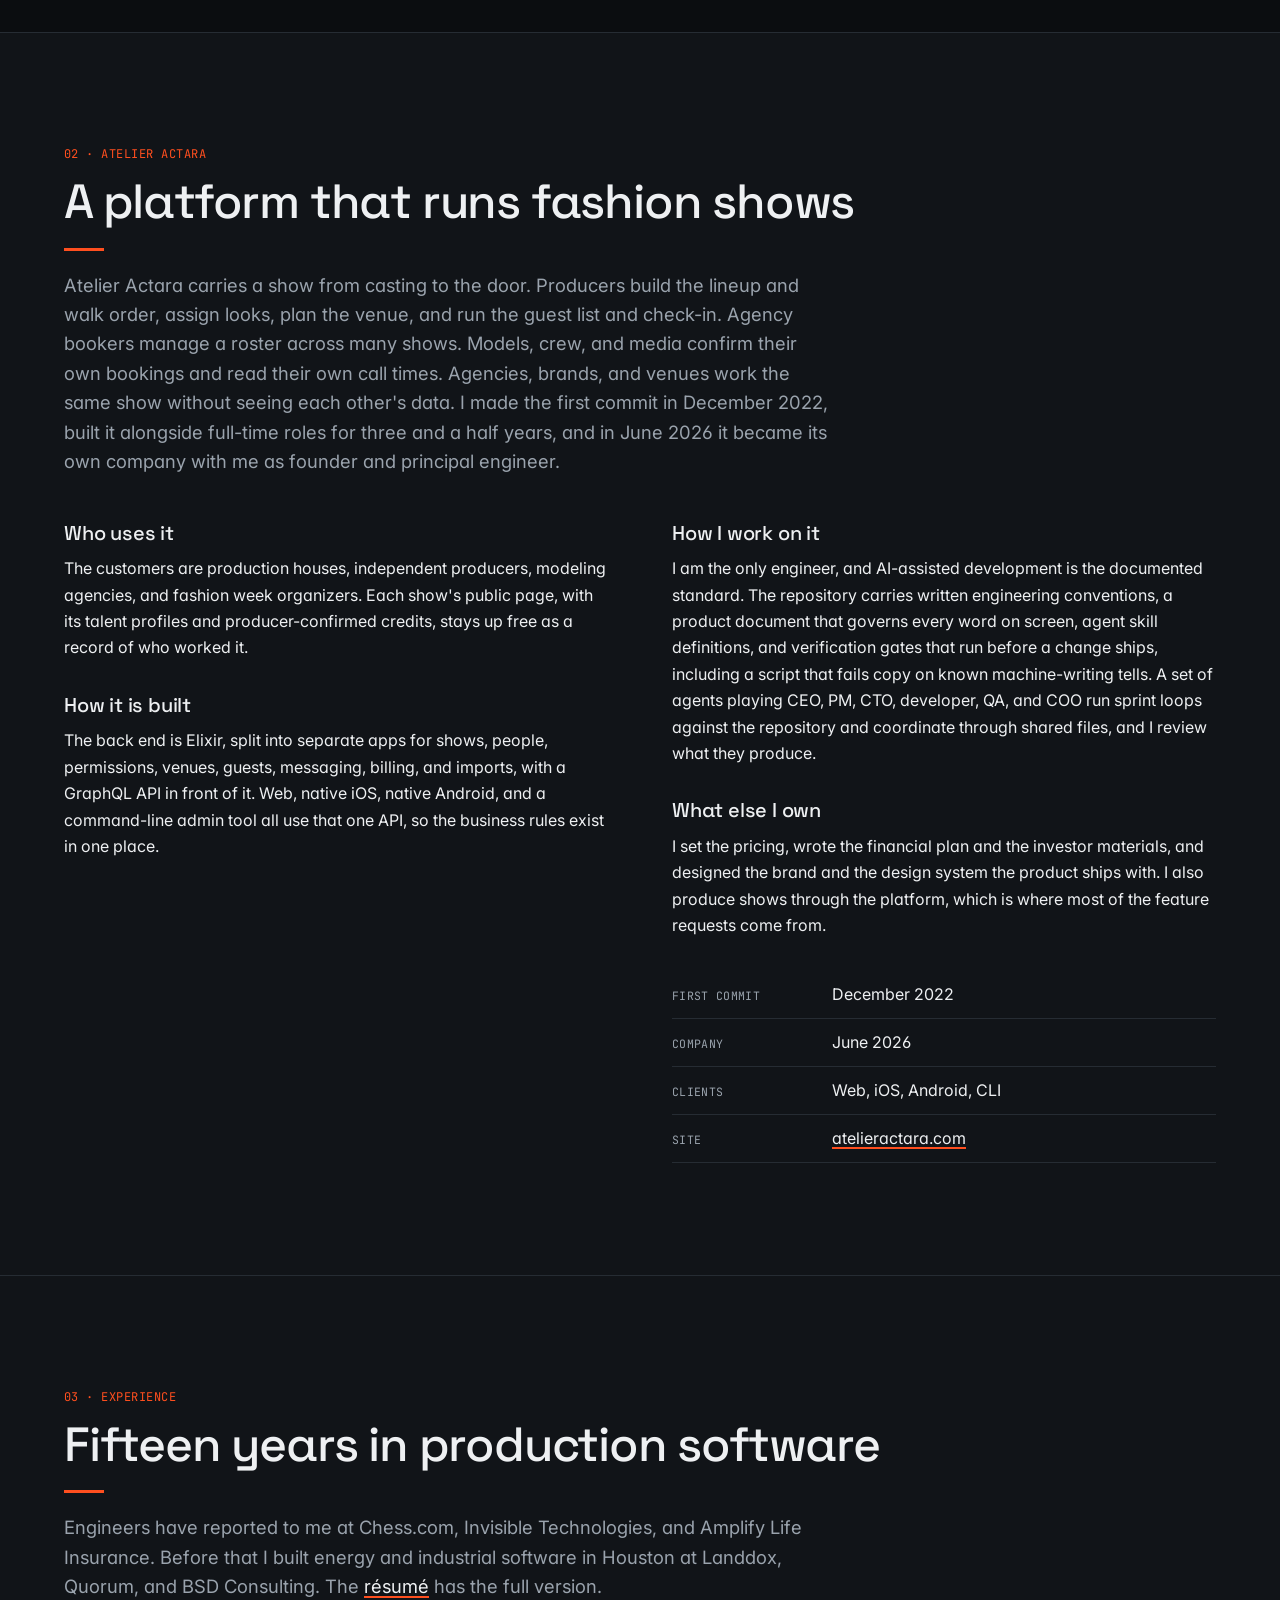
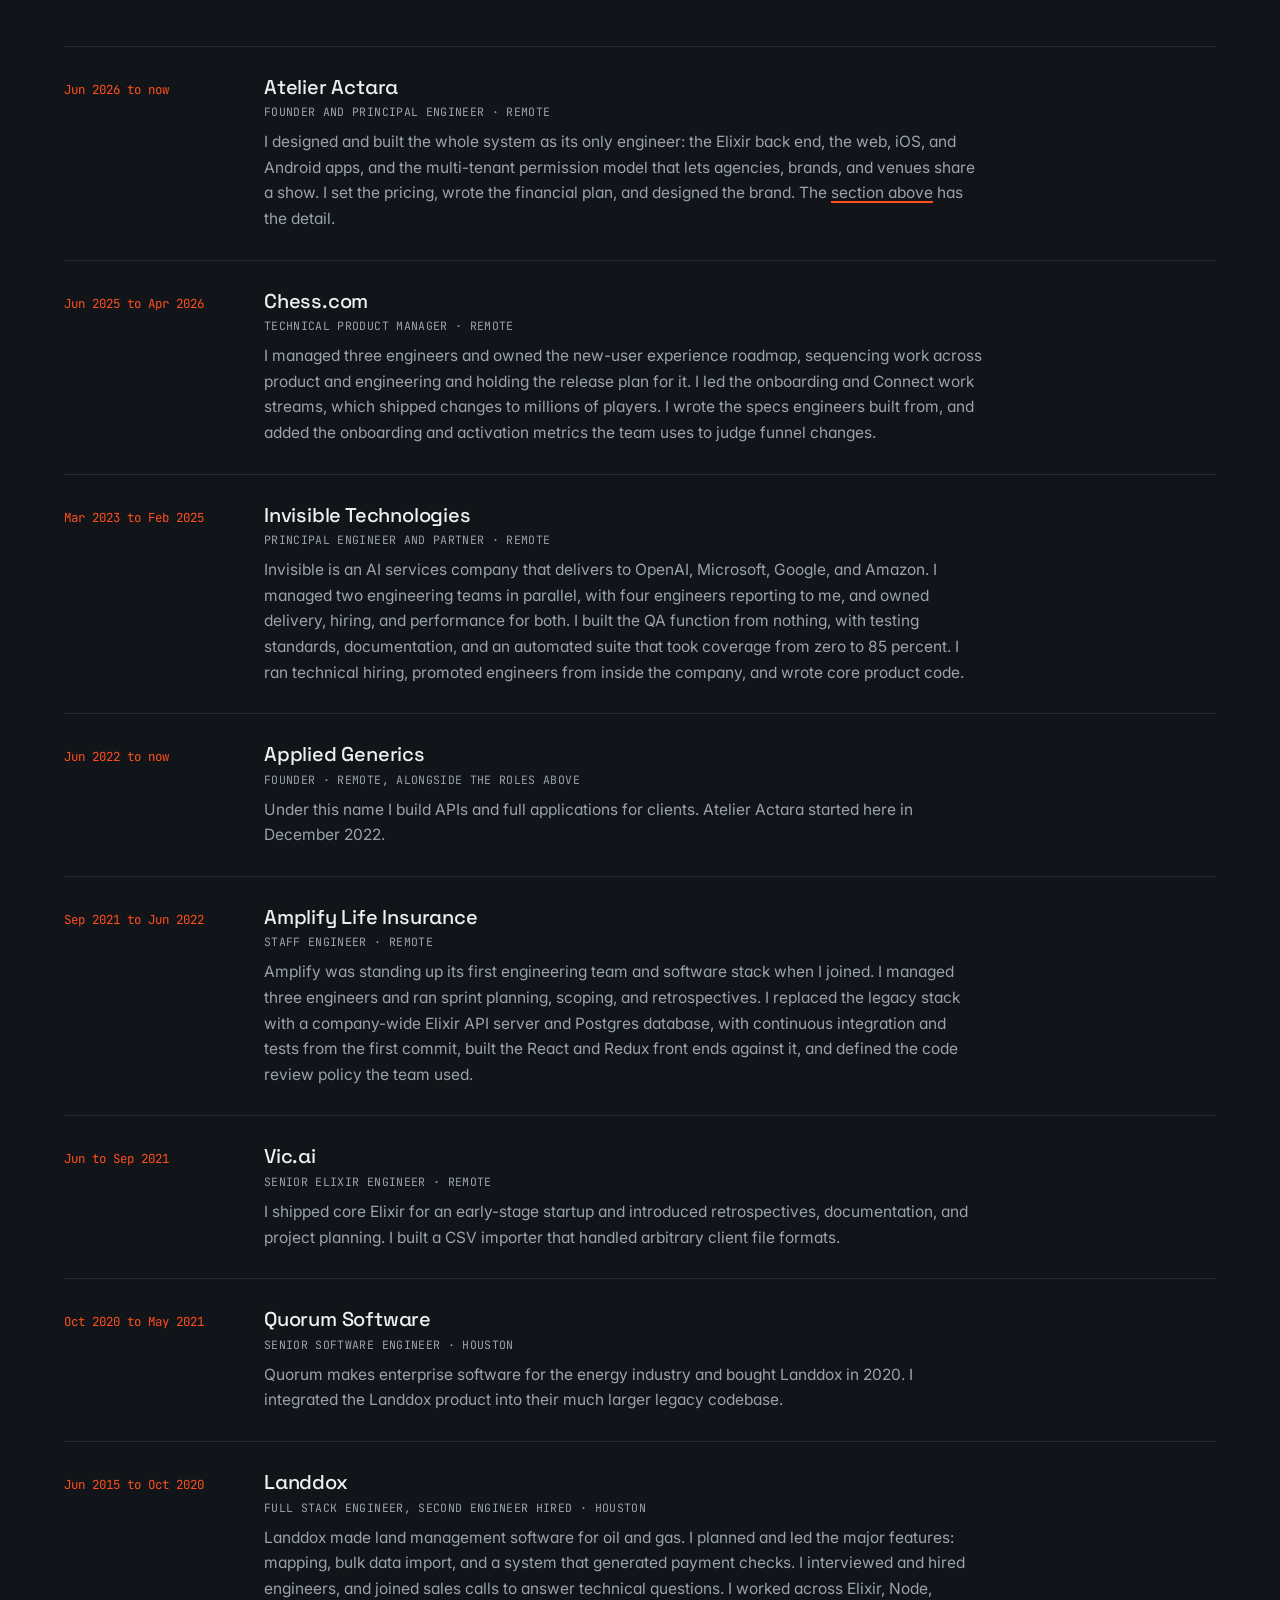
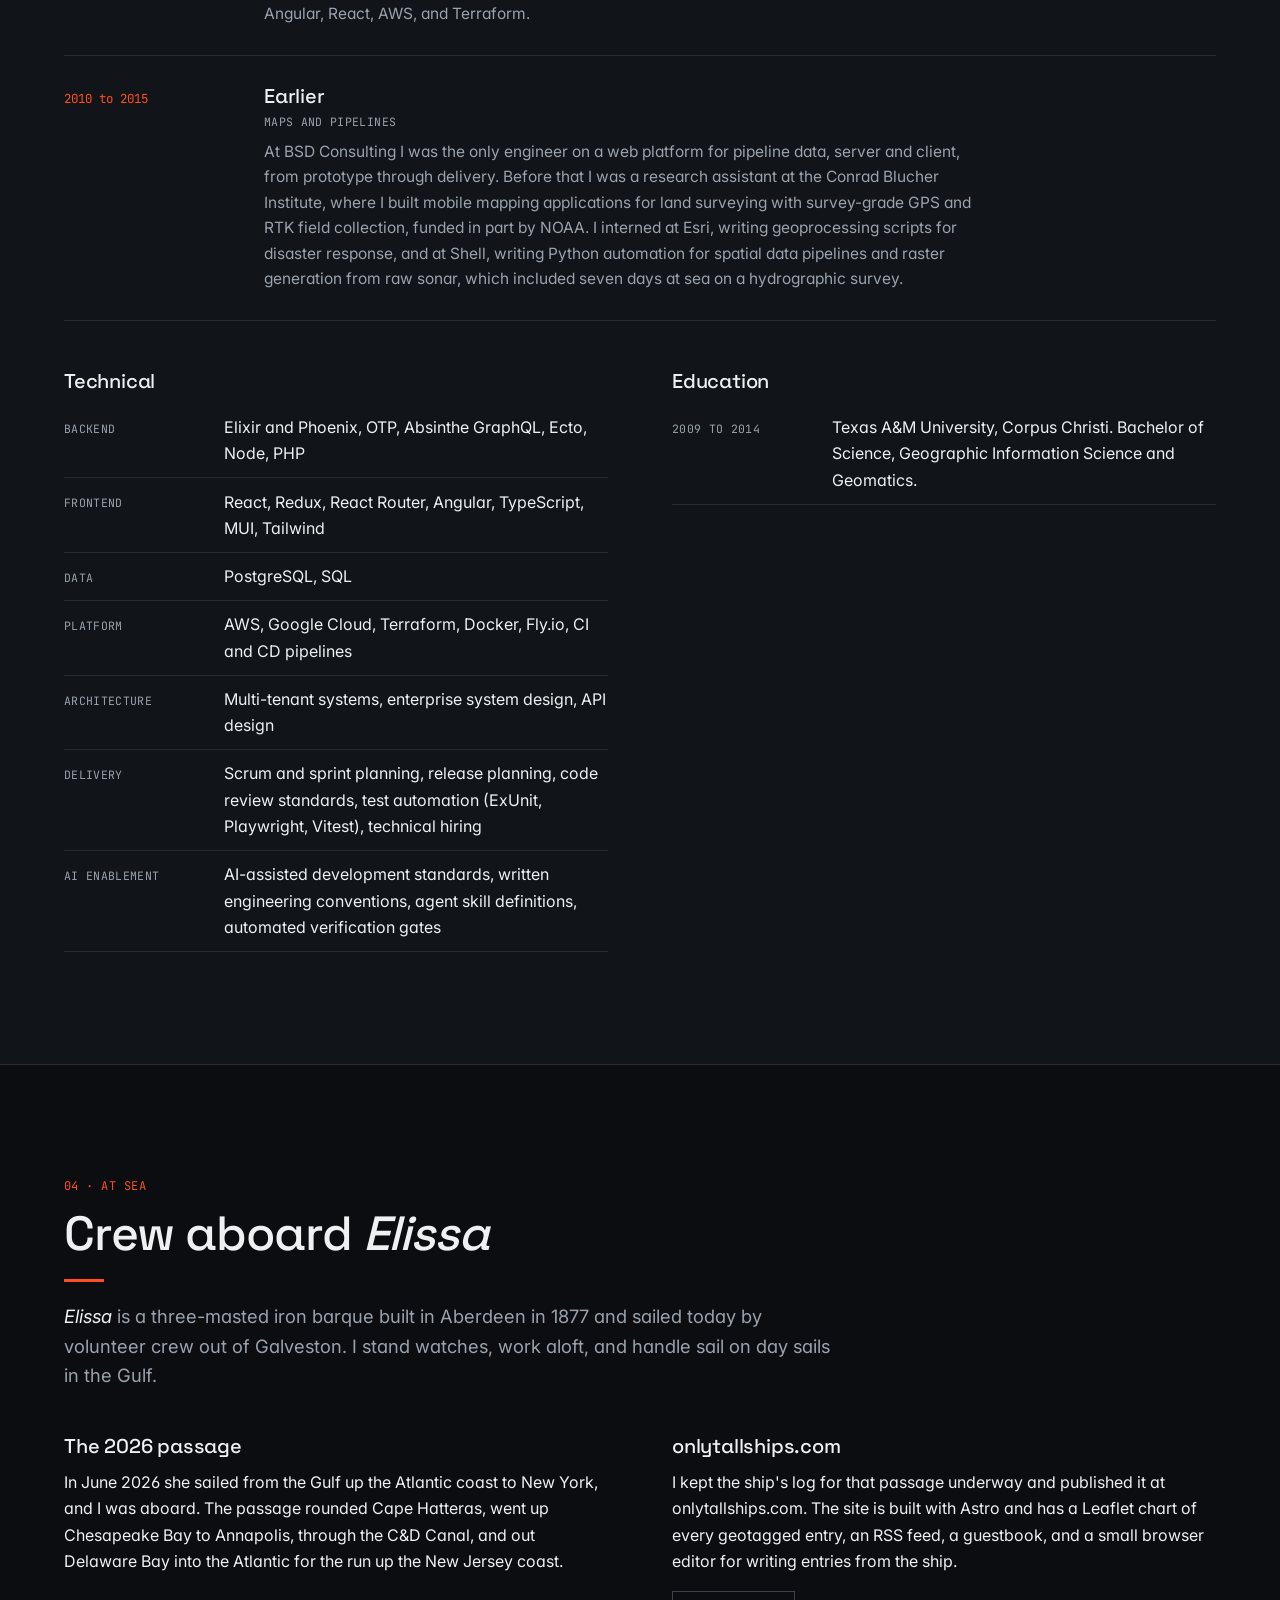
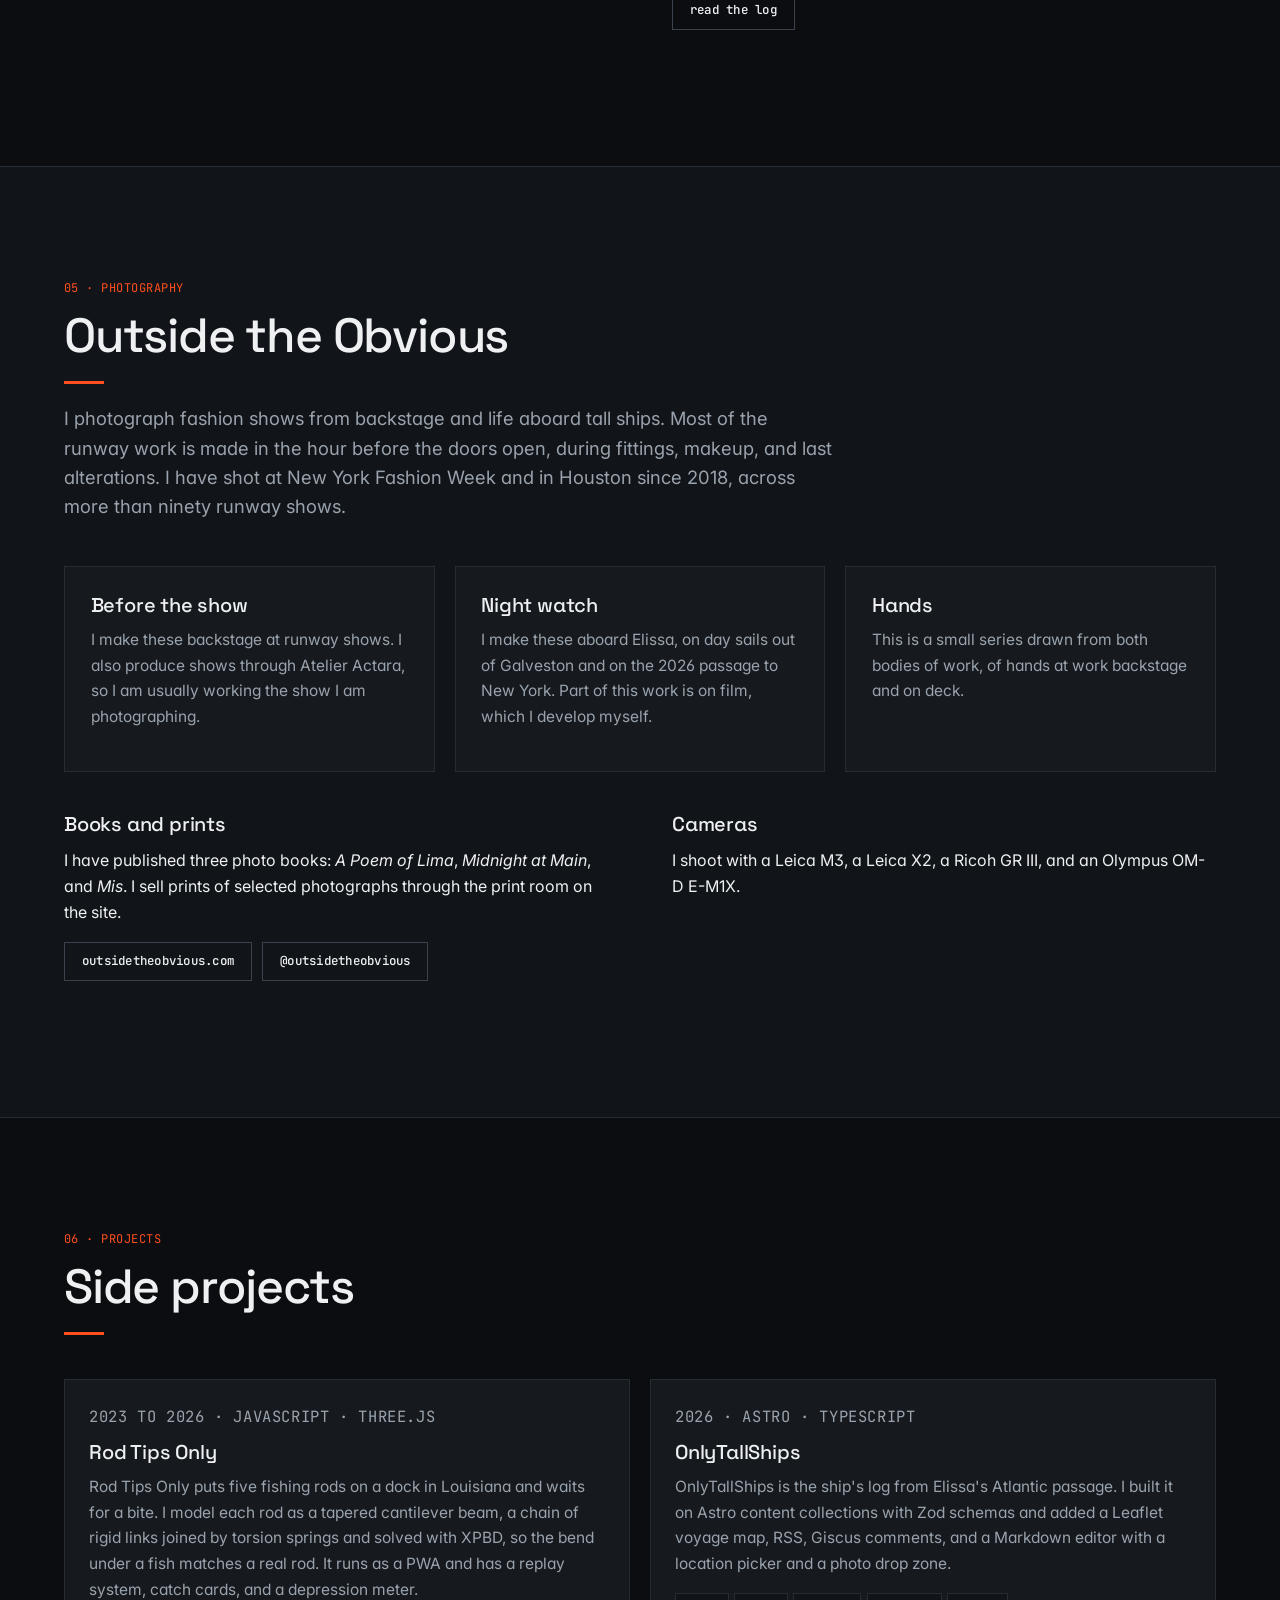
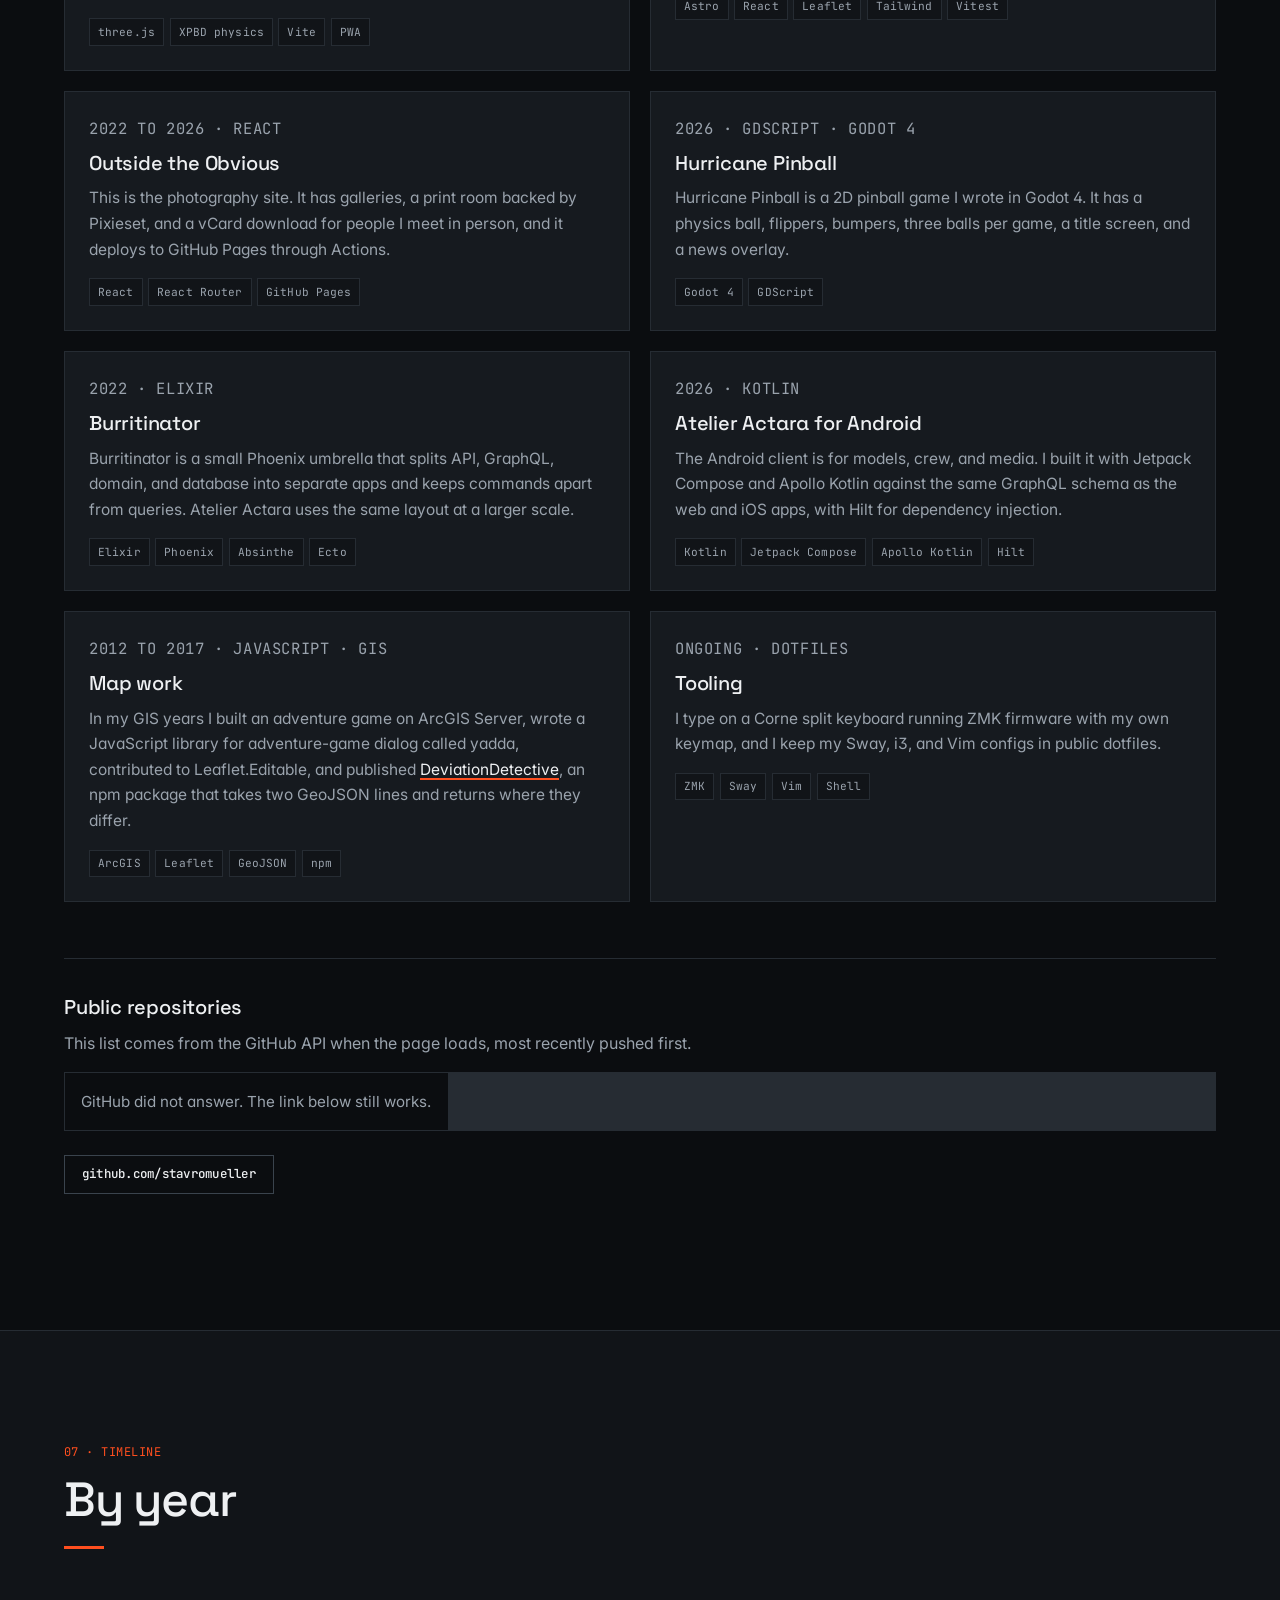
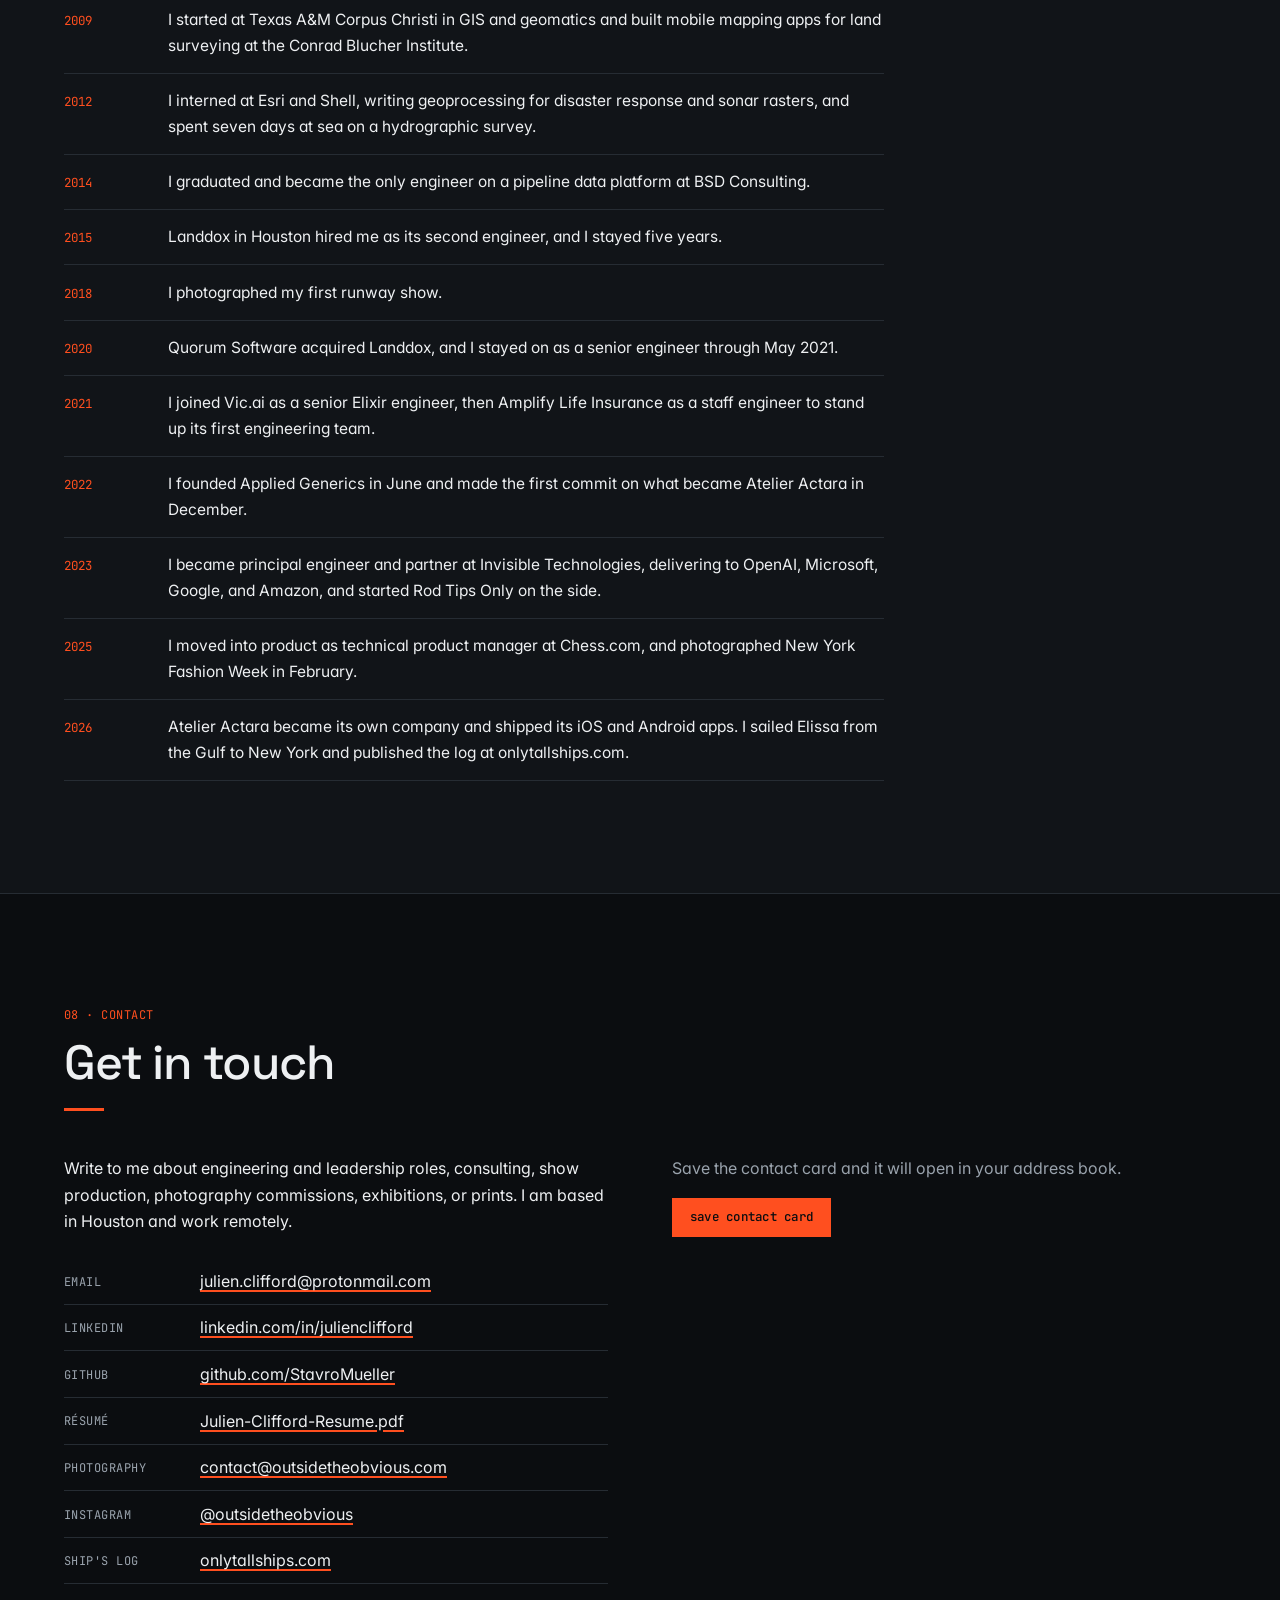
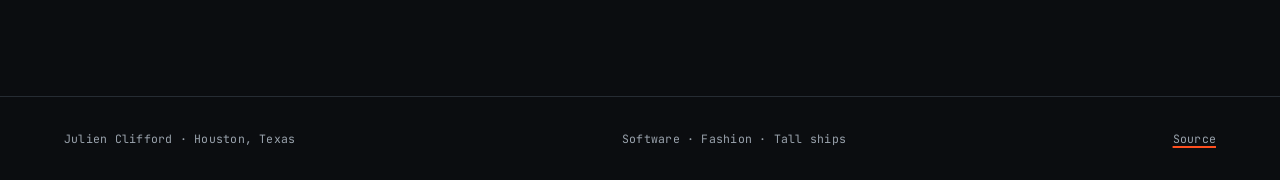
==== commit 526225a9: "Generalize the technology description in the Atelier Actara section Co-Authored-By: Claude Fable 5.1" ====
--- a/index.html
+++ b/index.html
@@ -257,17 +257,10 @@
 
           <h3 class="title" style="margin-top:2rem">How it is built</h3>
           <p>
-            The back end is an Elixir and Phoenix umbrella with Absinthe GraphQL
-            in front of it. Shows, organizations, participants, permissions, venues, runways,
-            looks, guests, messaging, billing, delivery, and imports each live in their own app.
-            Oban runs background jobs, Stripe handles payments, and Postgres holds the data.
-          </p>
-          <p>
-            Four clients share that one schema. The web app is React 19 with Apollo Client and
-            MUI. The iOS app is native Swift, for models, crew, and
-            media. The Android app is Jetpack Compose with Apollo Kotlin and Hilt. An admin CLI
-            talks to the same API, so validation and business rules exist once. A separate
-            superadmin back office runs on Fly.io.
+            The back end is Elixir, split into separate apps for shows, people, permissions,
+            venues, guests, messaging, billing, and imports, with a GraphQL API in front of
+            it. Web, native iOS, native Android, and a command-line admin tool all use that one
+            API, so the business rules exist in one place.
           </p>
         </div>
         <div>
@@ -316,7 +309,7 @@
           <div class="job-when"><span class="date">Jun 2026 to now</span></div>
           <div>
             <h3 class="title">Atelier Actara <span class="role">Founder and principal engineer · Remote</span></h3>
-            <p>I designed and built the whole system as its only engineer: an Elixir umbrella behind GraphQL, with web, iOS, Android, and CLI clients, and the multi-tenant permission model that lets agencies, brands, and venues share a show. I set the pricing, wrote the financial plan, and designed the brand. The <a href="#atelier">section above</a> has the detail.</p>
+            <p>I designed and built the whole system as its only engineer: the Elixir back end, the web, iOS, and Android apps, and the multi-tenant permission model that lets agencies, brands, and venues share a show. I set the pricing, wrote the financial plan, and designed the brand. The <a href="#atelier">section above</a> has the detail.</p>
           </div>
         </li>
         <li class="job">
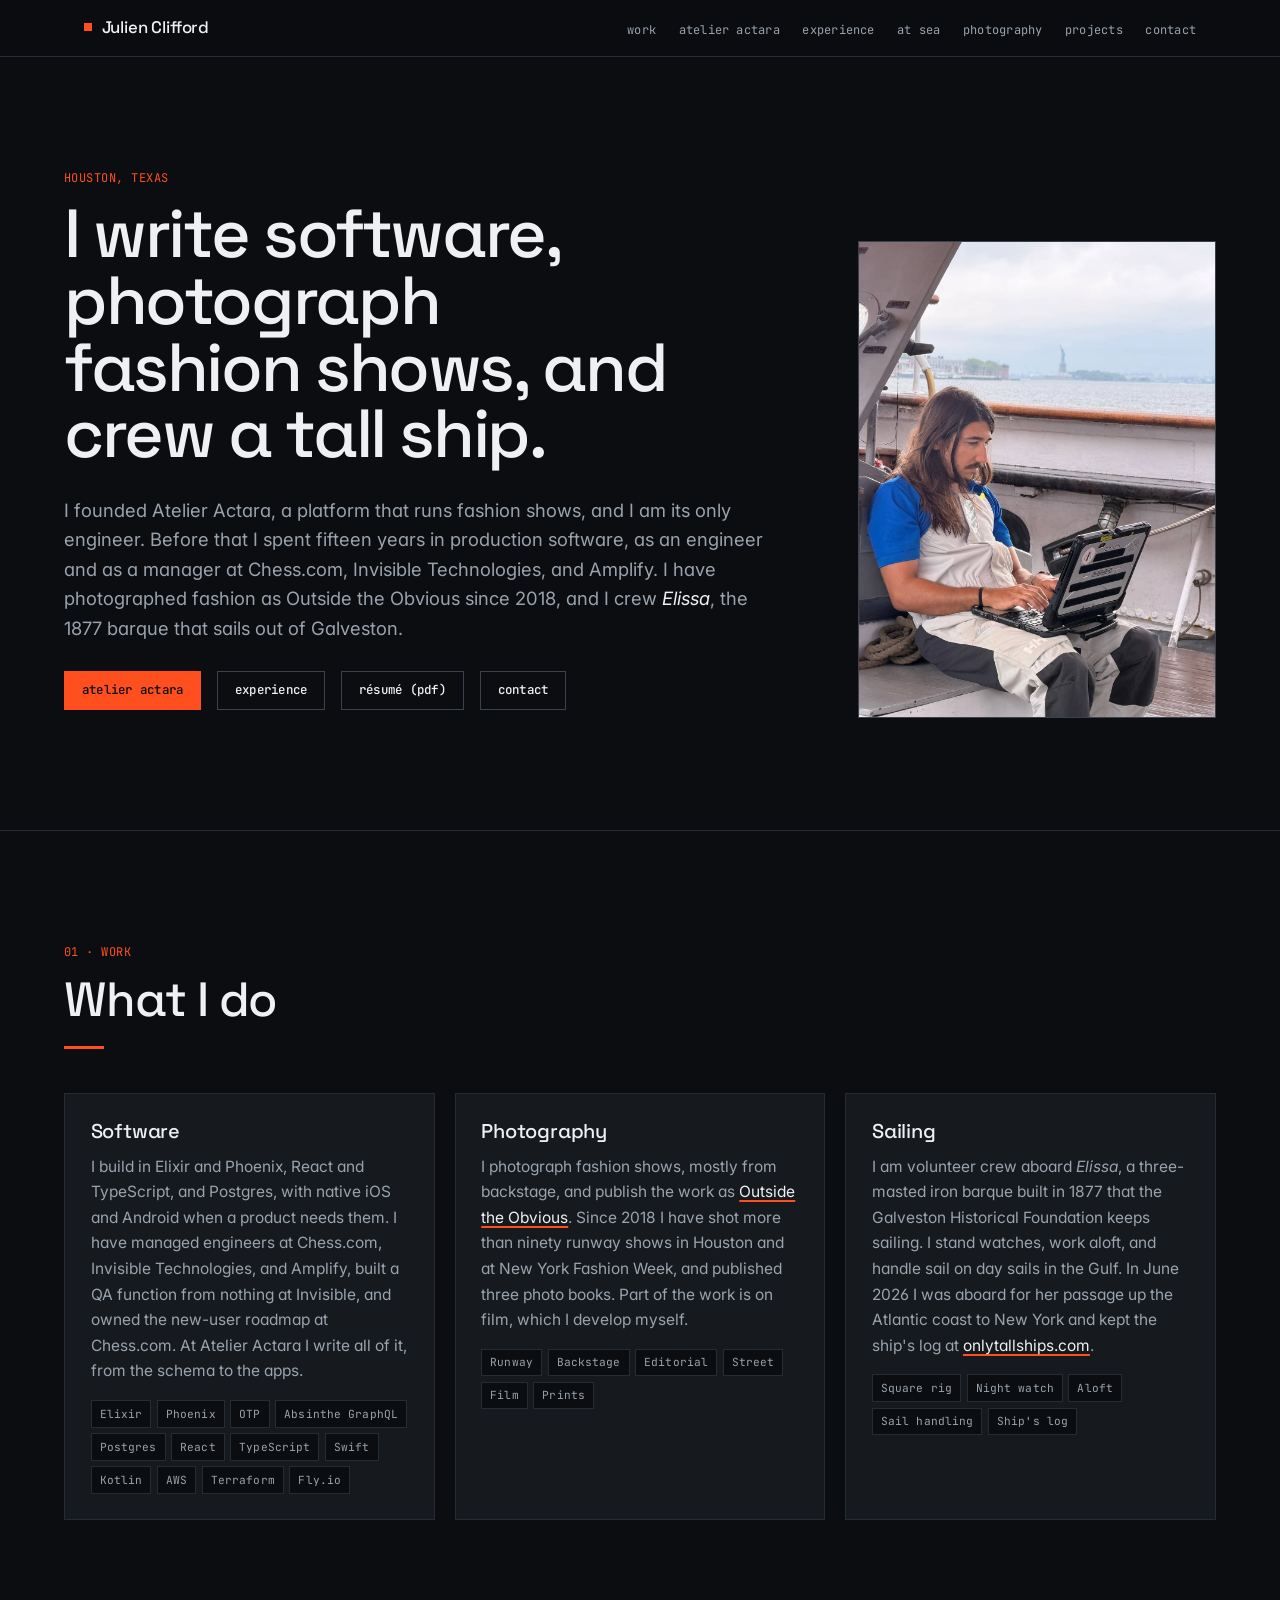
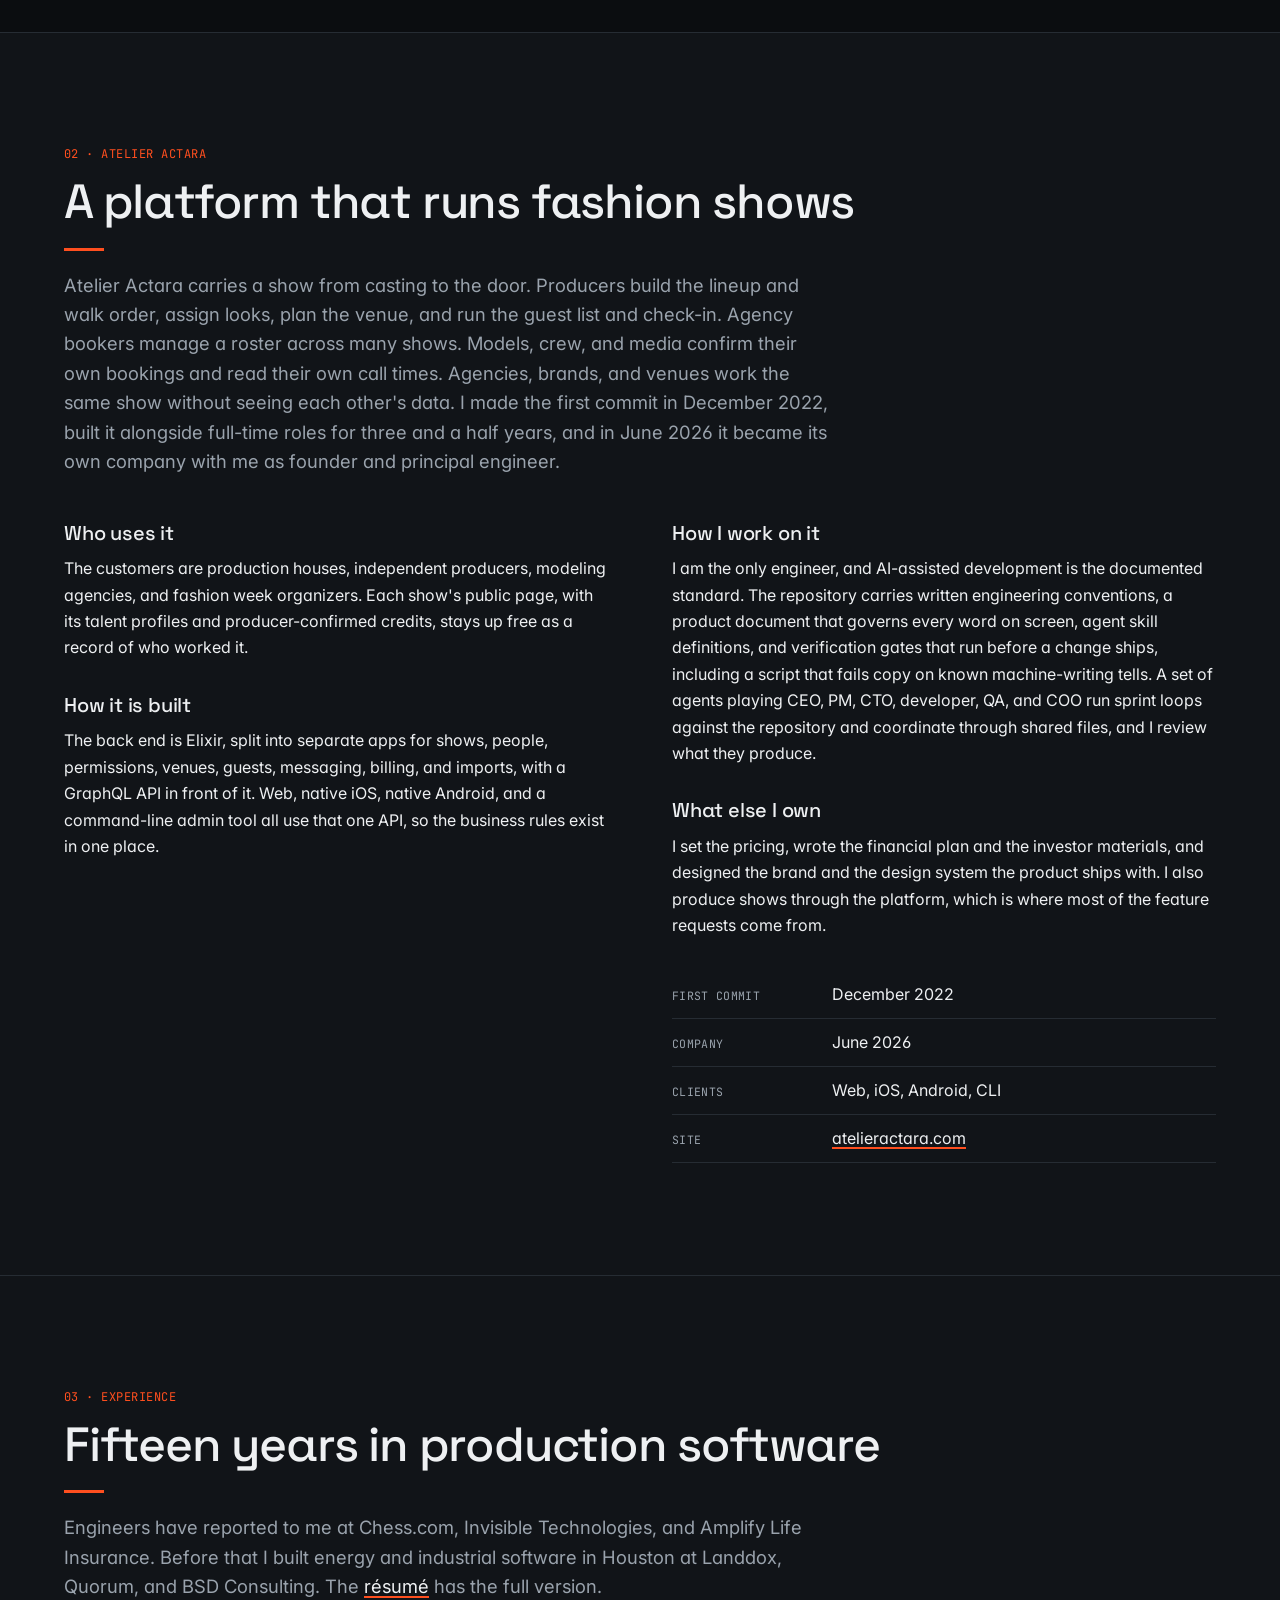
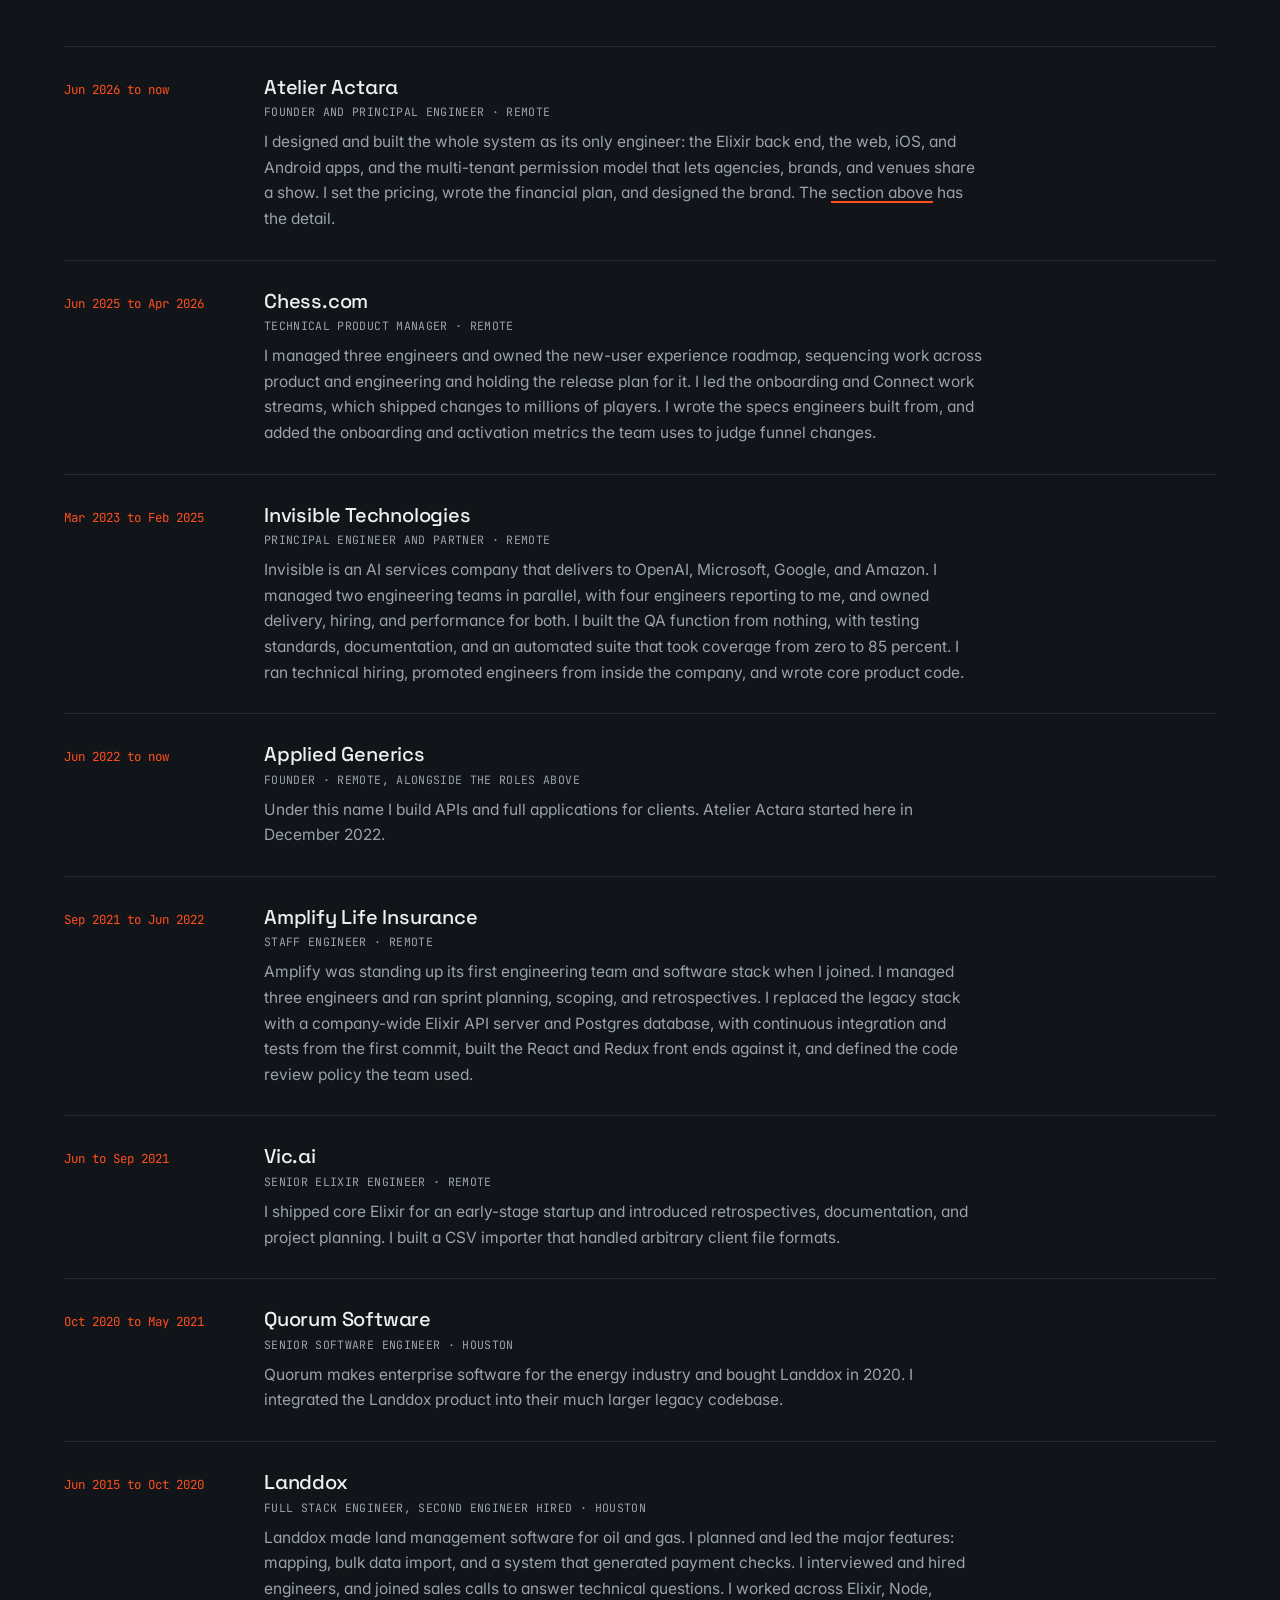
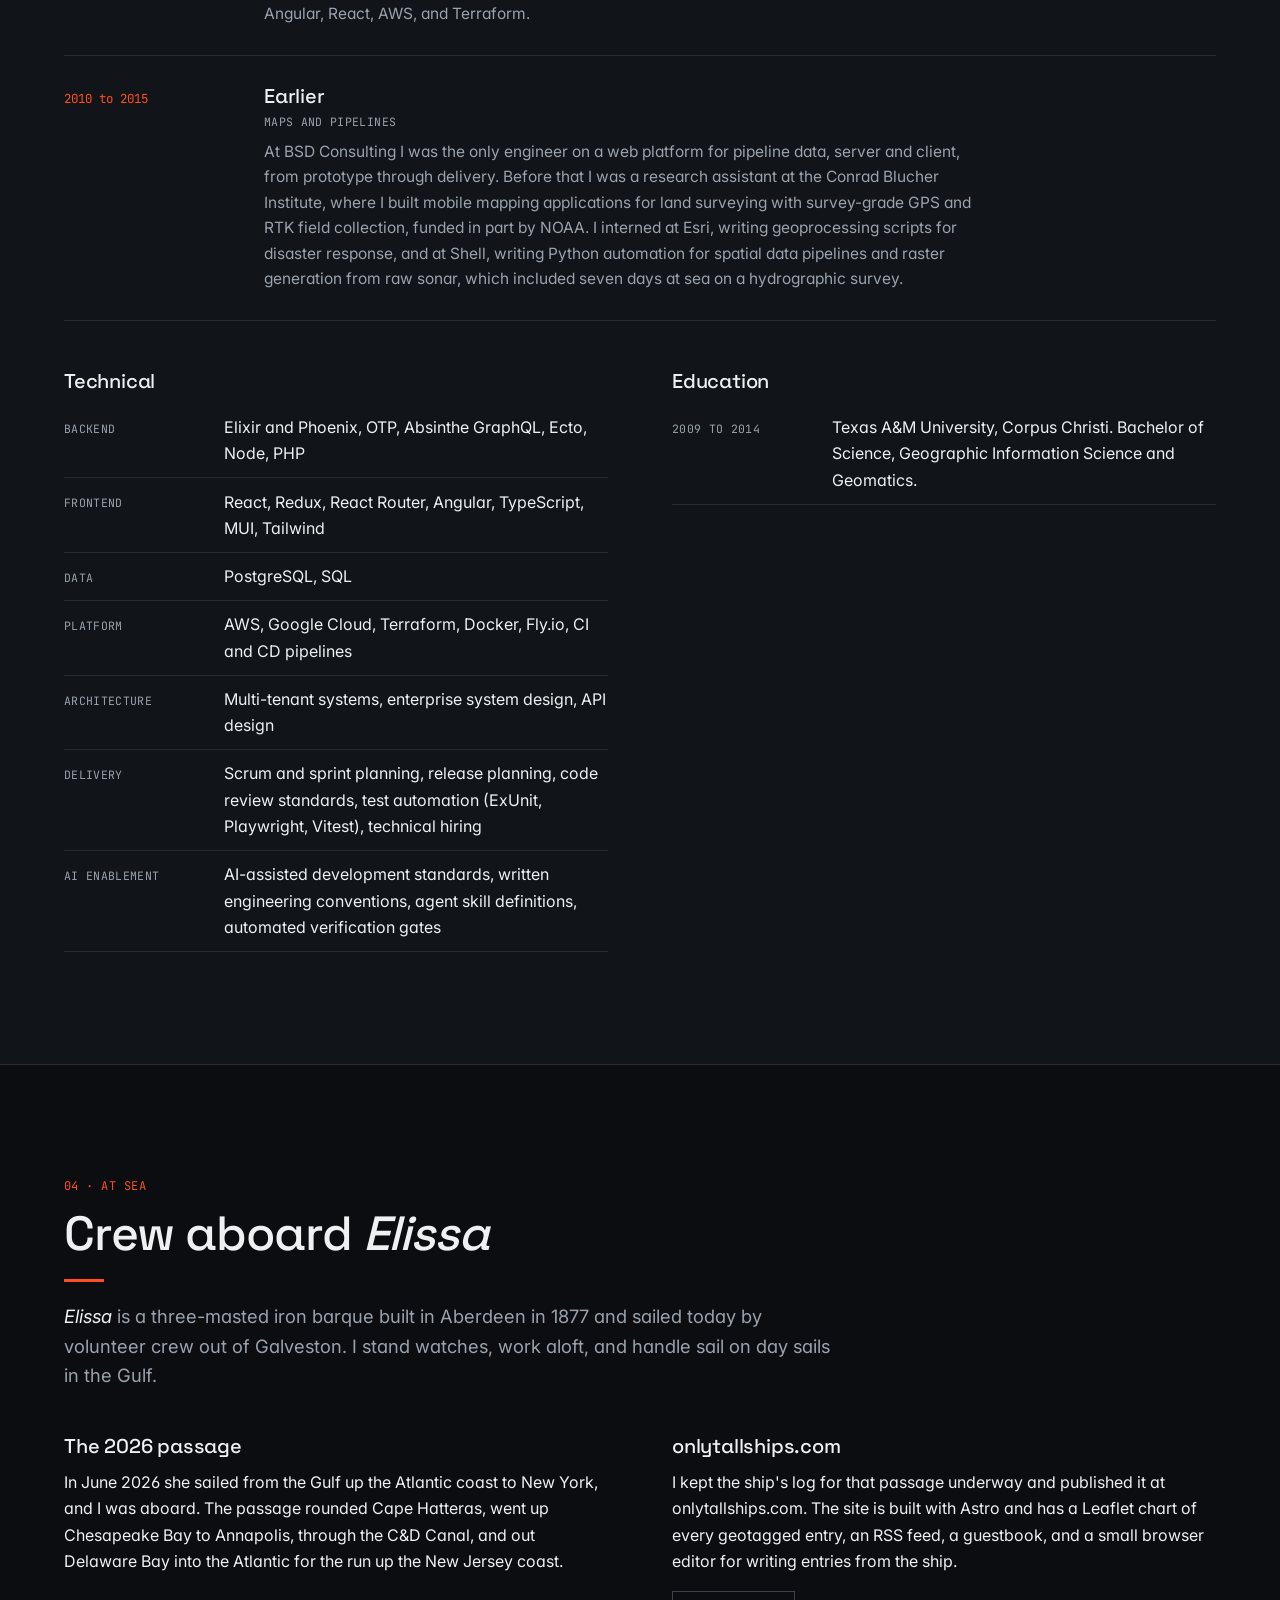
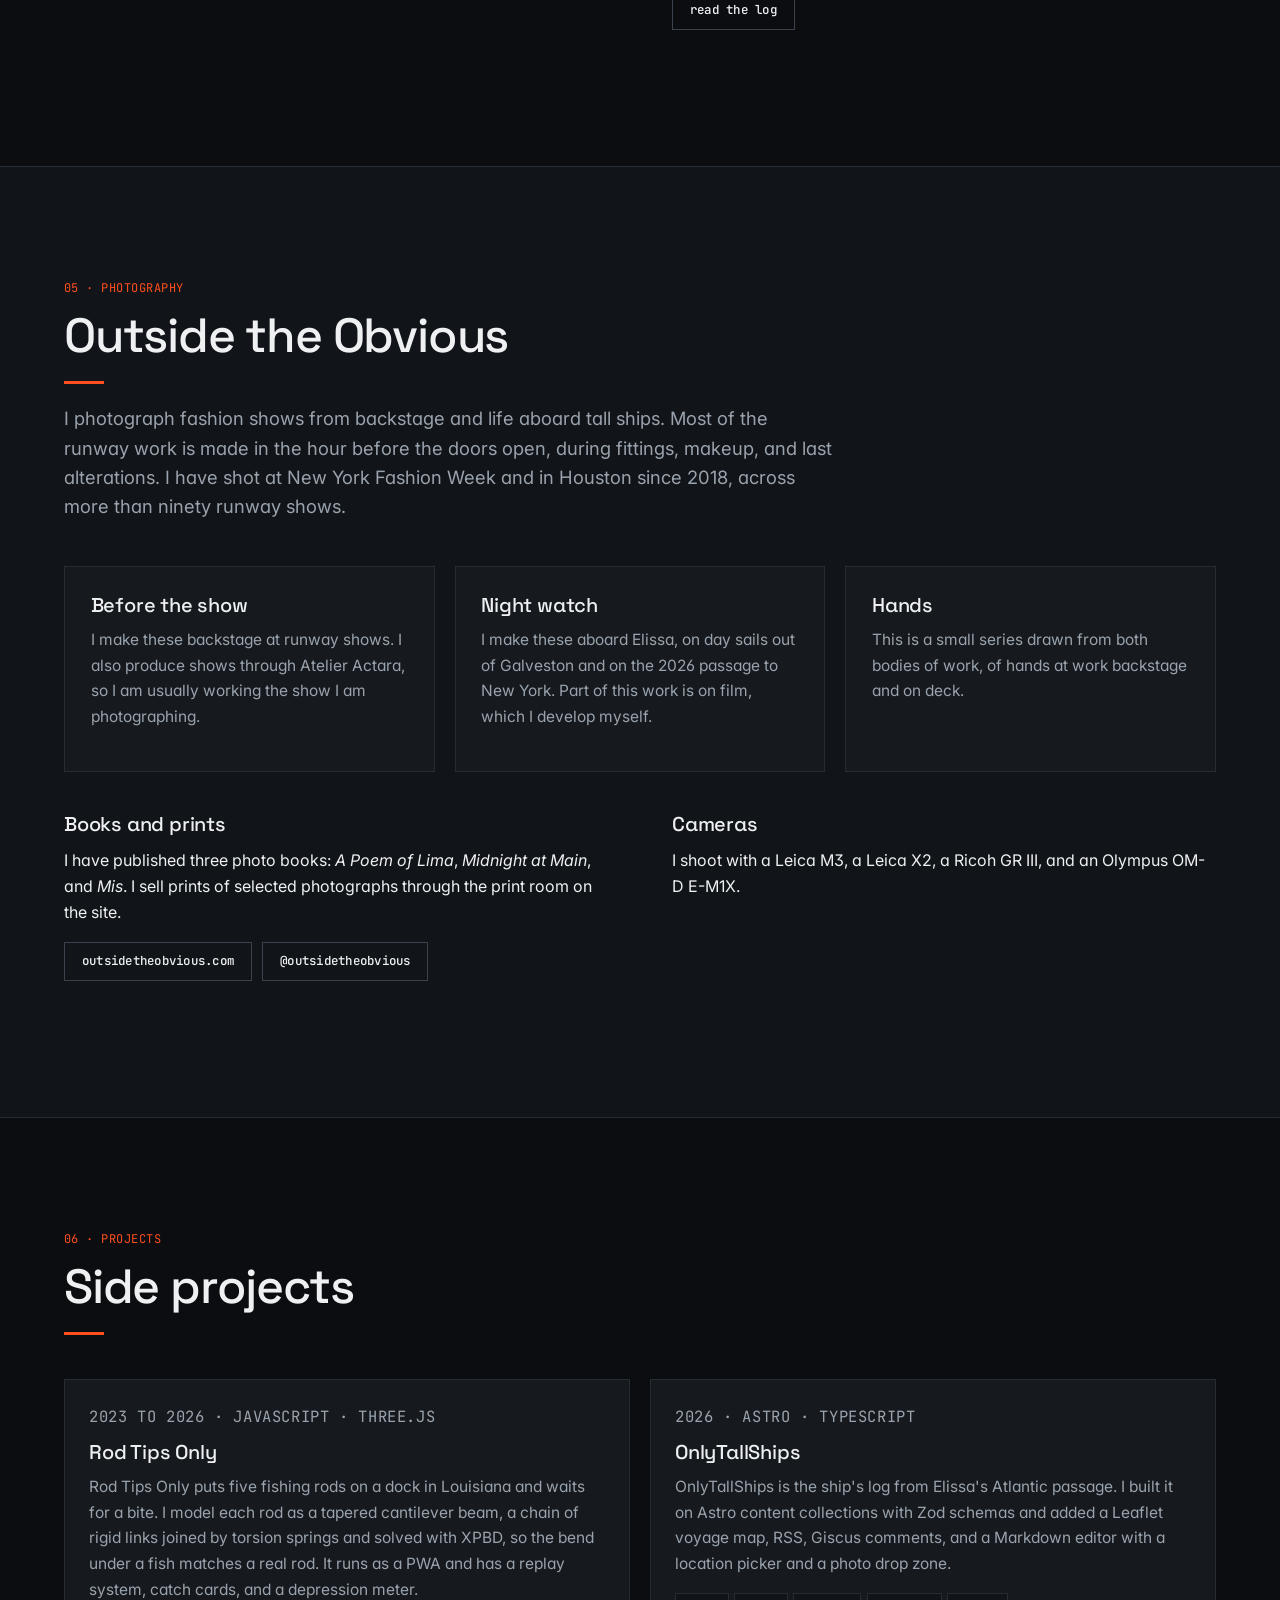
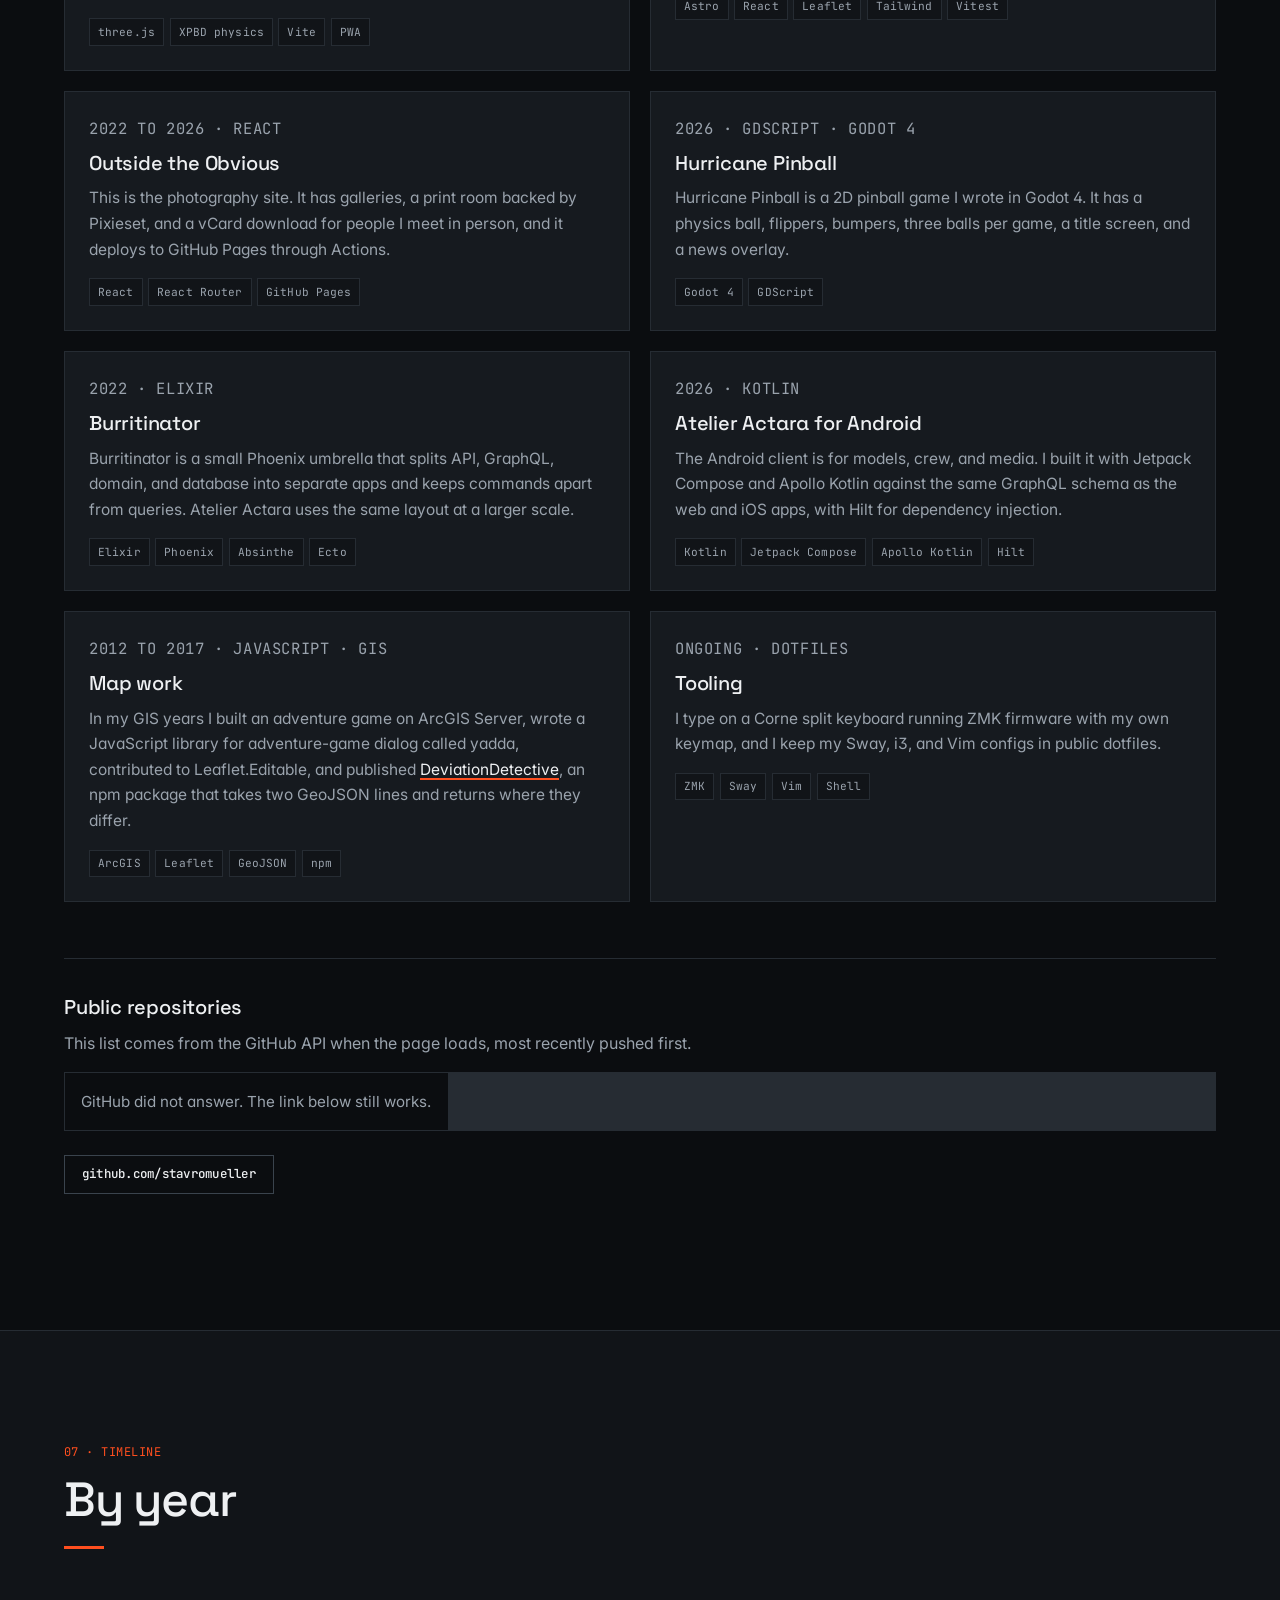
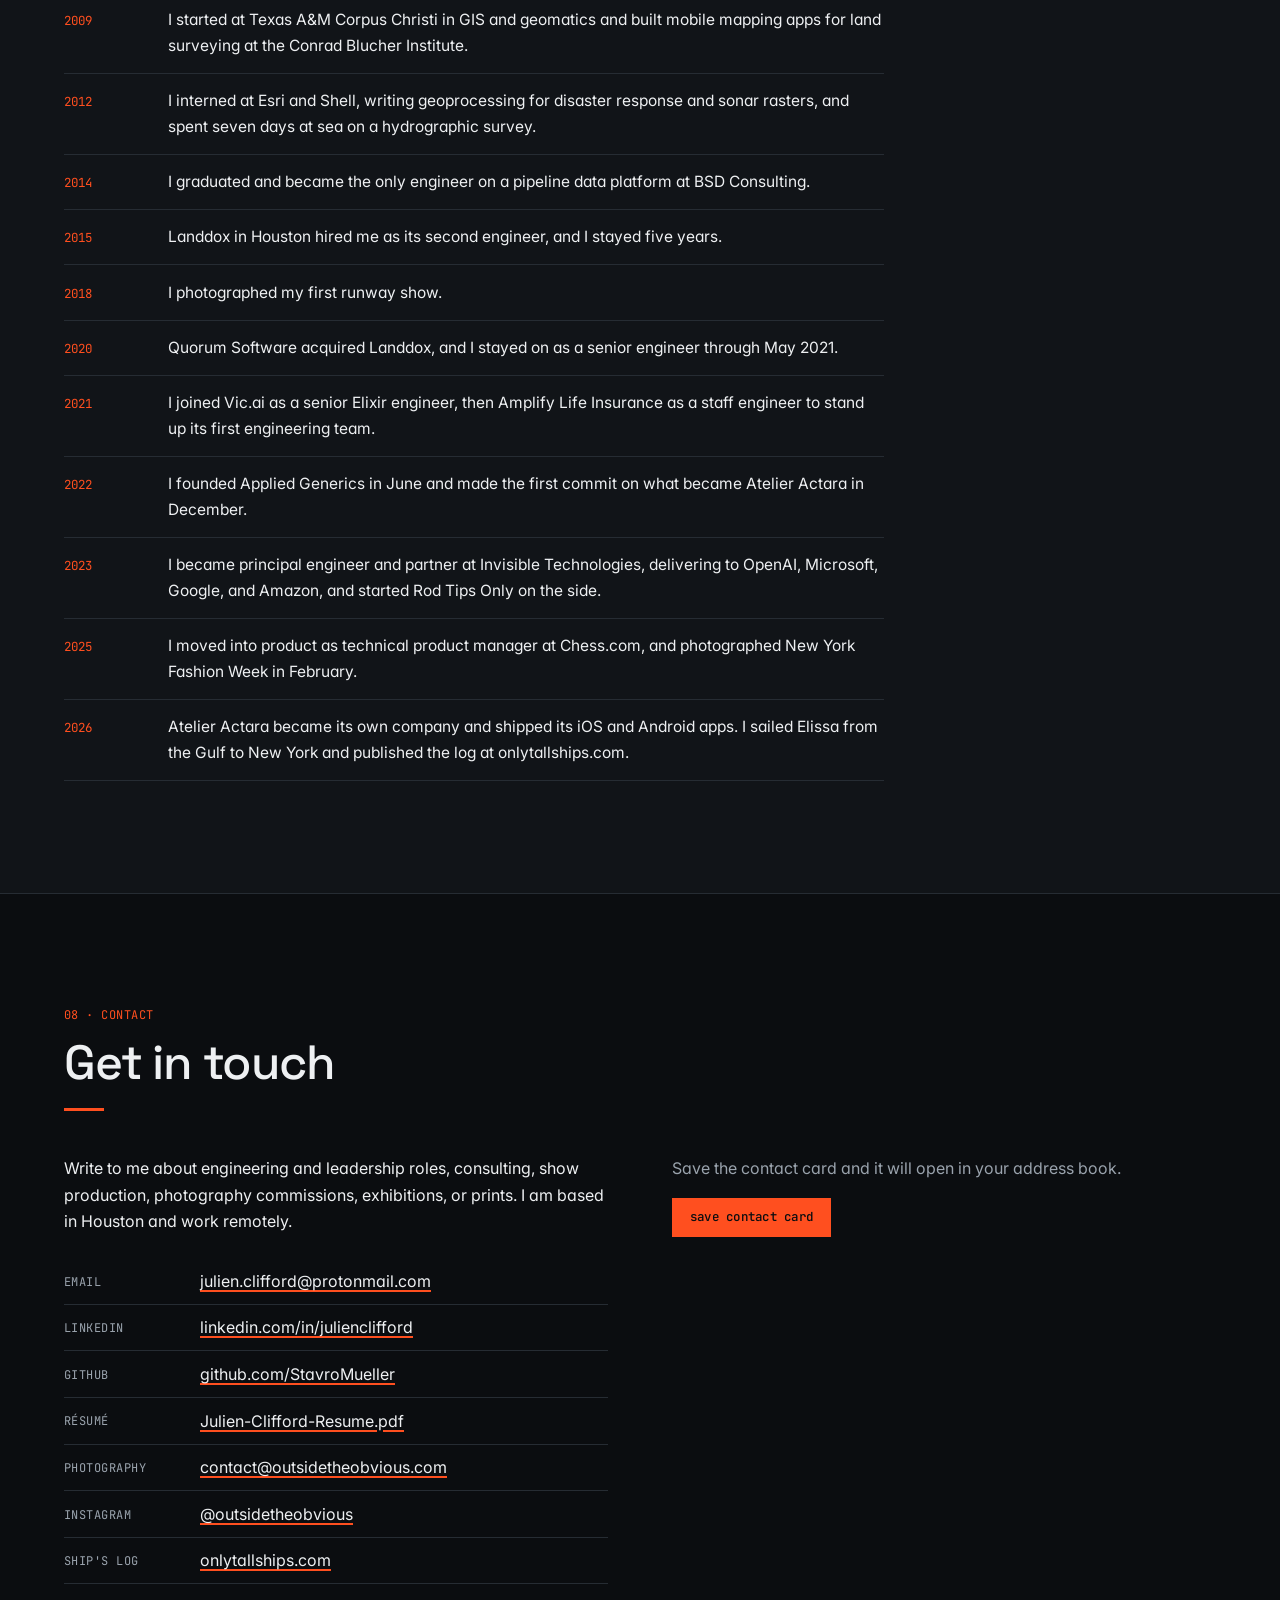
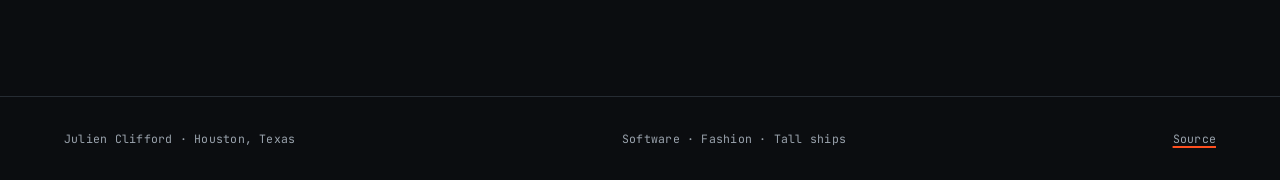
==== commit 9072aa07: "Use the Elissa deck photo as the hero portrait and share image Co-Authored-By: Claude Fable 5.1 <nor" ====
--- a/index.html
+++ b/index.html
@@ -20,13 +20,13 @@
   <meta property="profile:first_name" content="Julien" />
   <meta property="profile:last_name" content="Clifford" />
   <meta property="og:url" content="https://jpclifford.com/" />
-  <meta property="og:image" content="https://avatars.githubusercontent.com/u/3442610?v=4" />
+  <meta property="og:image" content="https://jpclifford.com/portrait.jpg" />
   <meta property="og:image:alt" content="Julien Clifford" />
   <meta property="og:locale" content="en_US" />
-  <meta name="twitter:card" content="summary" />
+  <meta name="twitter:card" content="summary_large_image" />
   <meta name="twitter:title" content="Julien Clifford · Software engineering leader, Houston" />
   <meta name="twitter:description" content="Fifteen years in production software. Managed teams at Chess.com, Invisible Technologies, and Amplify. Founder of Atelier Actara. Open to leadership and consulting roles." />
-  <meta name="twitter:image" content="https://avatars.githubusercontent.com/u/3442610?v=4" />
+  <meta name="twitter:image" content="https://jpclifford.com/portrait.jpg" />
   <meta name="theme-color" content="#0b0d10" />
   <script type="application/ld+json">
   {
@@ -38,7 +38,7 @@
         "name": "Julien Clifford",
         "alternateName": ["J. P. Clifford", "Julien P. Clifford"],
         "url": "https://jpclifford.com/",
-        "image": "https://avatars.githubusercontent.com/u/3442610?v=4",
+        "image": "https://jpclifford.com/portrait.jpg",
         "email": "mailto:julien.clifford@protonmail.com",
         "jobTitle": "Founder and principal engineer",
         "description": "Software engineering leader with fifteen years in production software. Has managed engineering teams at Chess.com, Invisible Technologies, and Amplify Life Insurance. Founder of Atelier Actara, a platform that runs fashion shows. Builds in Elixir, Phoenix, React, TypeScript, and PostgreSQL on AWS and Google Cloud. Fashion photographer under Outside the Obvious and crew aboard the 1877 barque Elissa. Open to engineering leadership, principal engineer, and consulting roles, remote or in Houston.",
@@ -171,7 +171,7 @@
           </div>
         </div>
         <figure class="hero-portrait">
-          <img src="https://avatars.githubusercontent.com/u/3442610?v=4" alt="Julien Clifford" width="320" height="320" loading="eager" />
+          <img src="portrait.jpg" alt="Julien Clifford working on a laptop on the deck of Elissa in New York Harbor, with the Statue of Liberty behind" width="1195" height="1593" loading="eager" />
         </figure>
       </div>
 
--- a/style.css
+++ b/style.css
@@ -151,7 +151,7 @@
 .hero-grid { display: grid; grid-template-columns: 2fr 1fr; gap: clamp(2rem, 6vw, 5rem); align-items: end; }
 @media (max-width: 760px) { .hero-grid { grid-template-columns: 1fr; } .hero-portrait { order: -1; justify-self: start; text-align: left; } }
 .hero-portrait { margin: 0; justify-self: end; text-align: right; }
-.hero-portrait img { display: block; width: min(300px, 60vw); height: auto; filter: grayscale(100%) contrast(1.1); border: 1px solid var(--line-strong); }
+.hero-portrait img { display: block; width: min(360px, 70vw); height: auto; border: 1px solid var(--line-strong); }
 .hero-portrait figcaption { margin: .75rem 0 0; color: var(--fg-muted); }
 .hero-actions { display: flex; gap: .6rem; flex-wrap: wrap; margin-top: 1.75rem; }
 
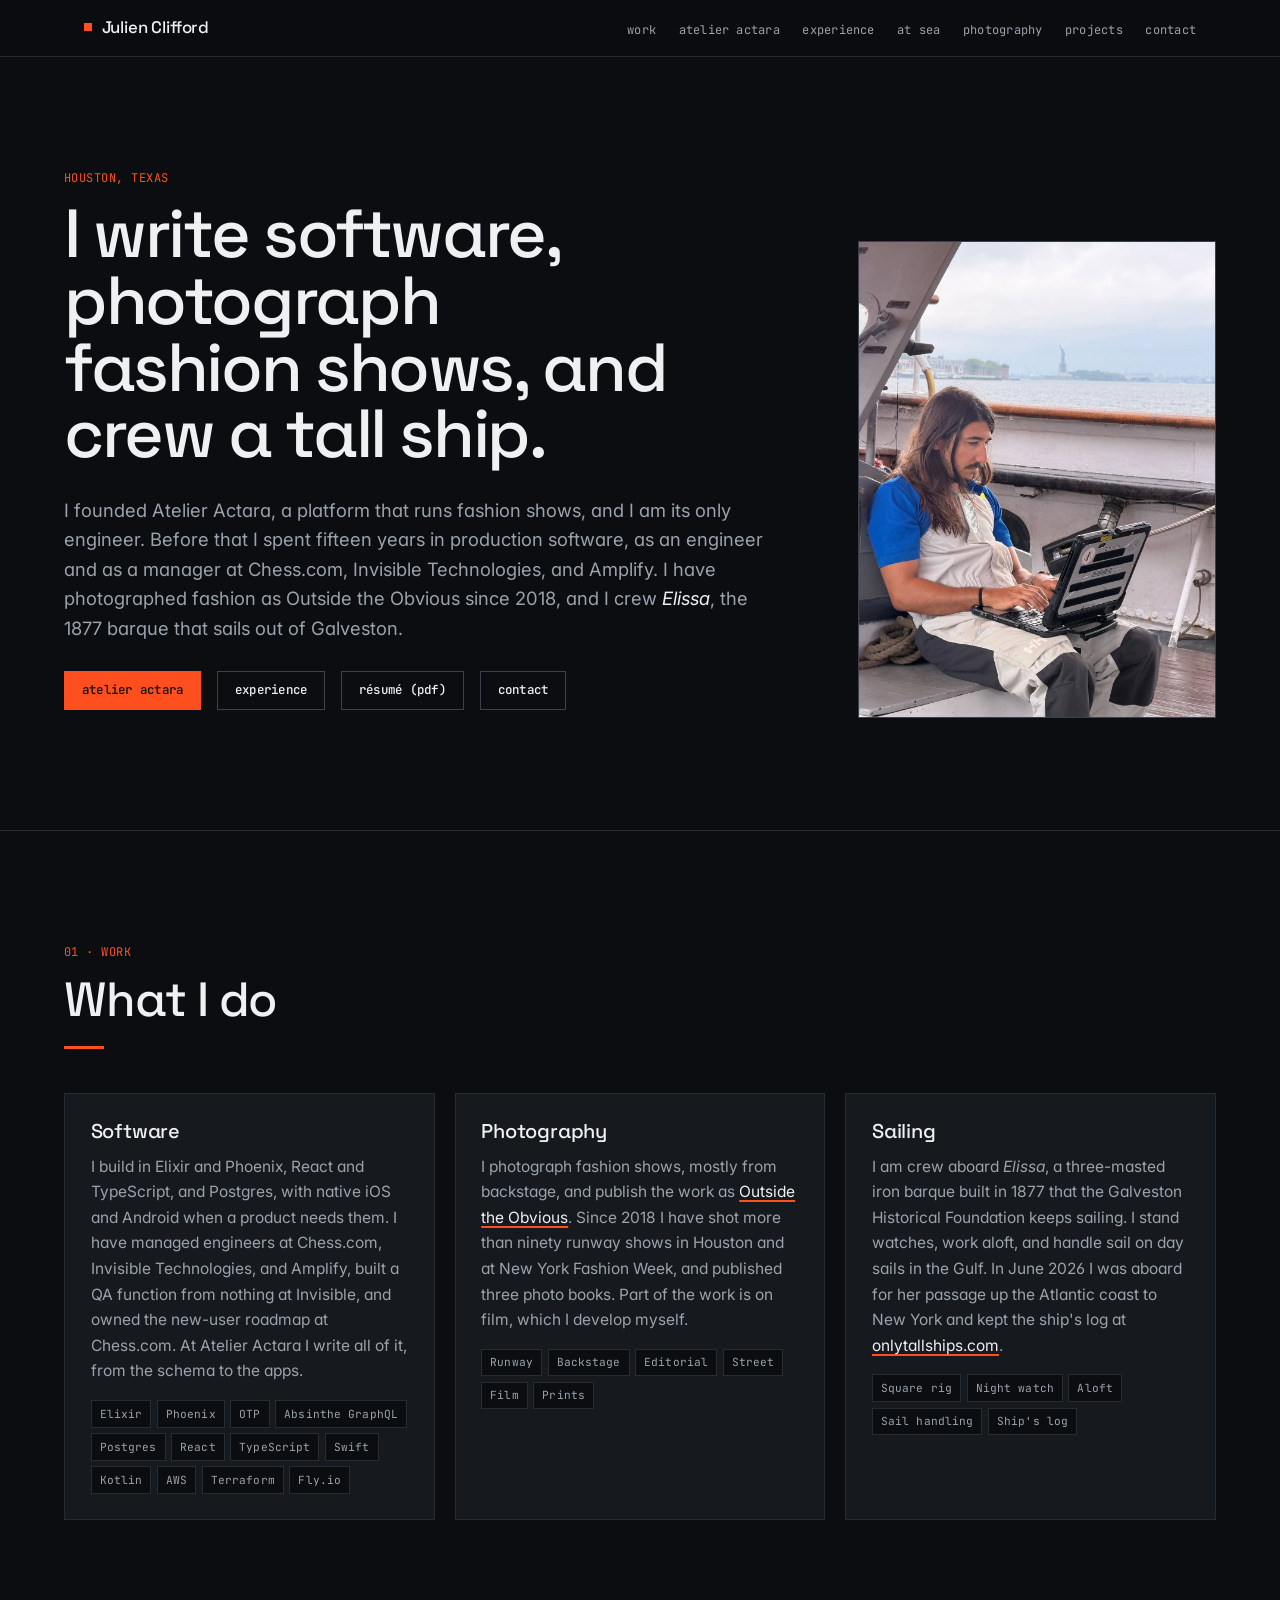
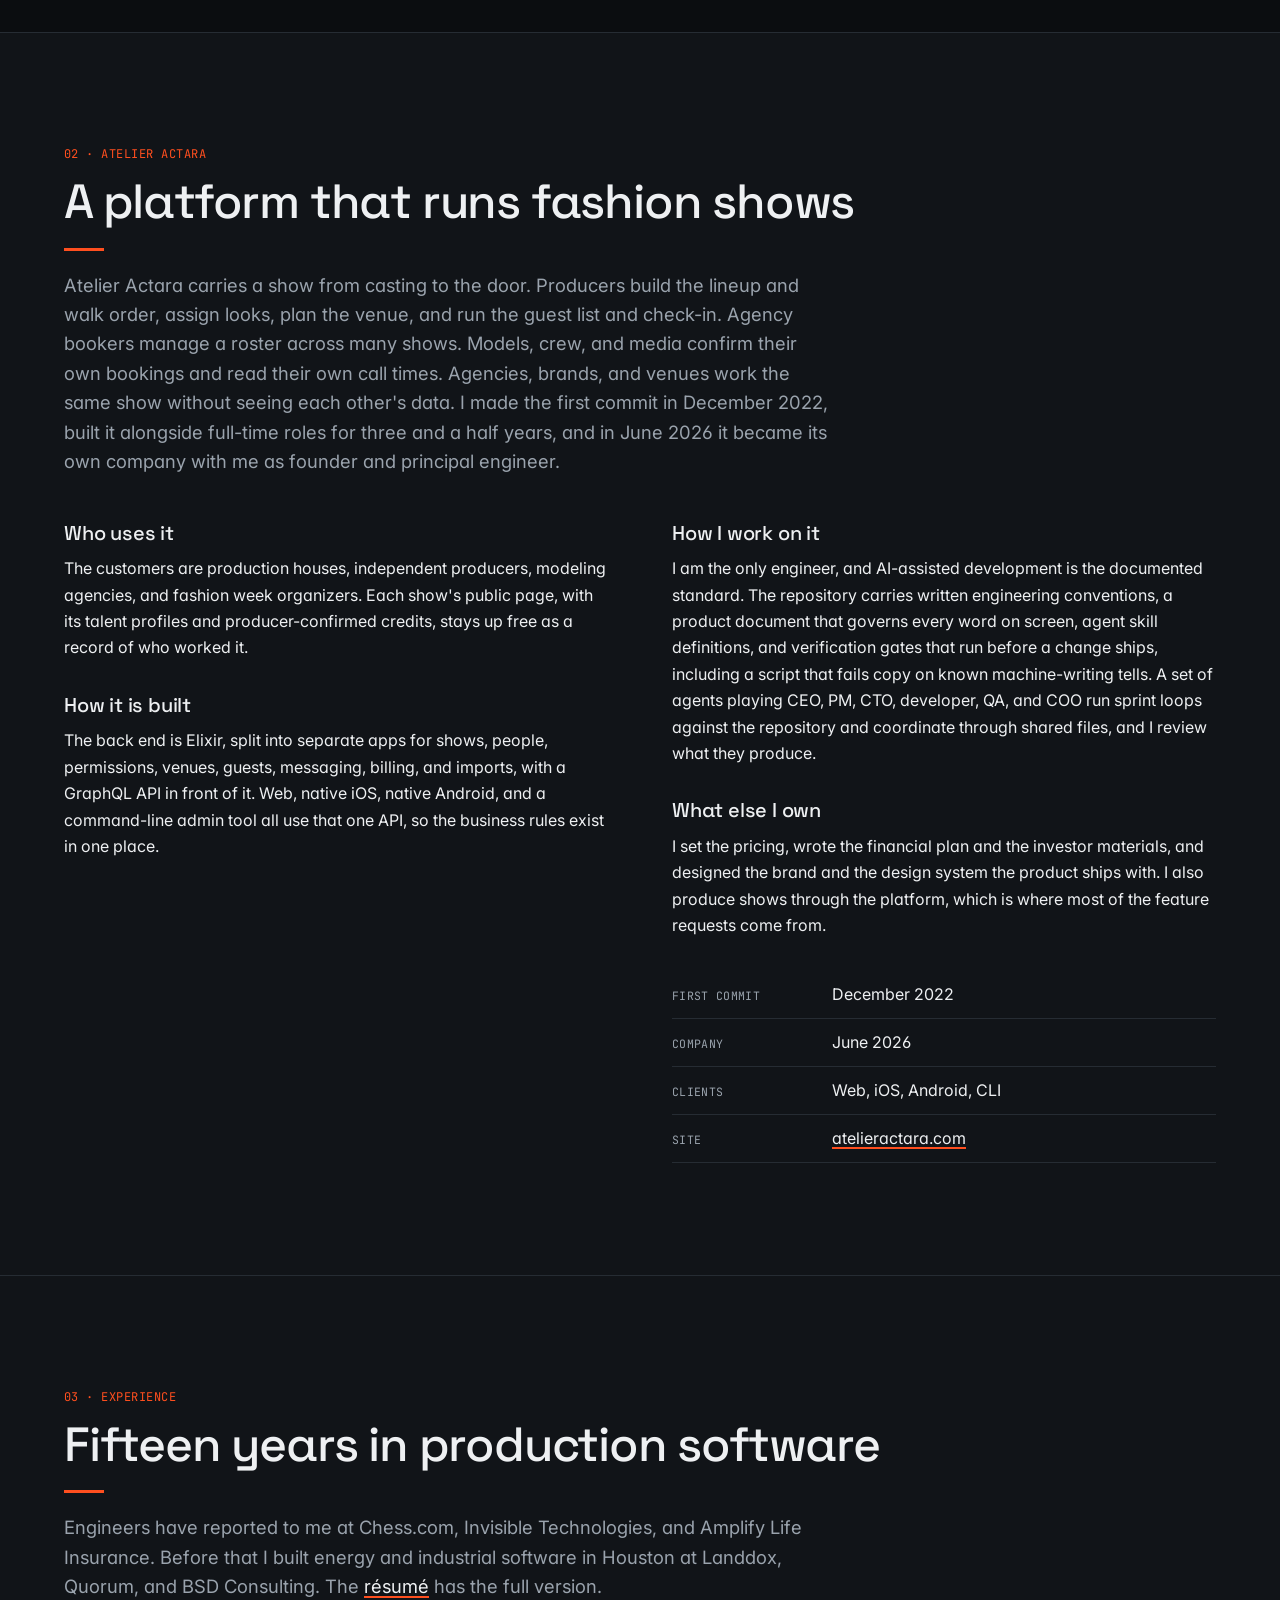
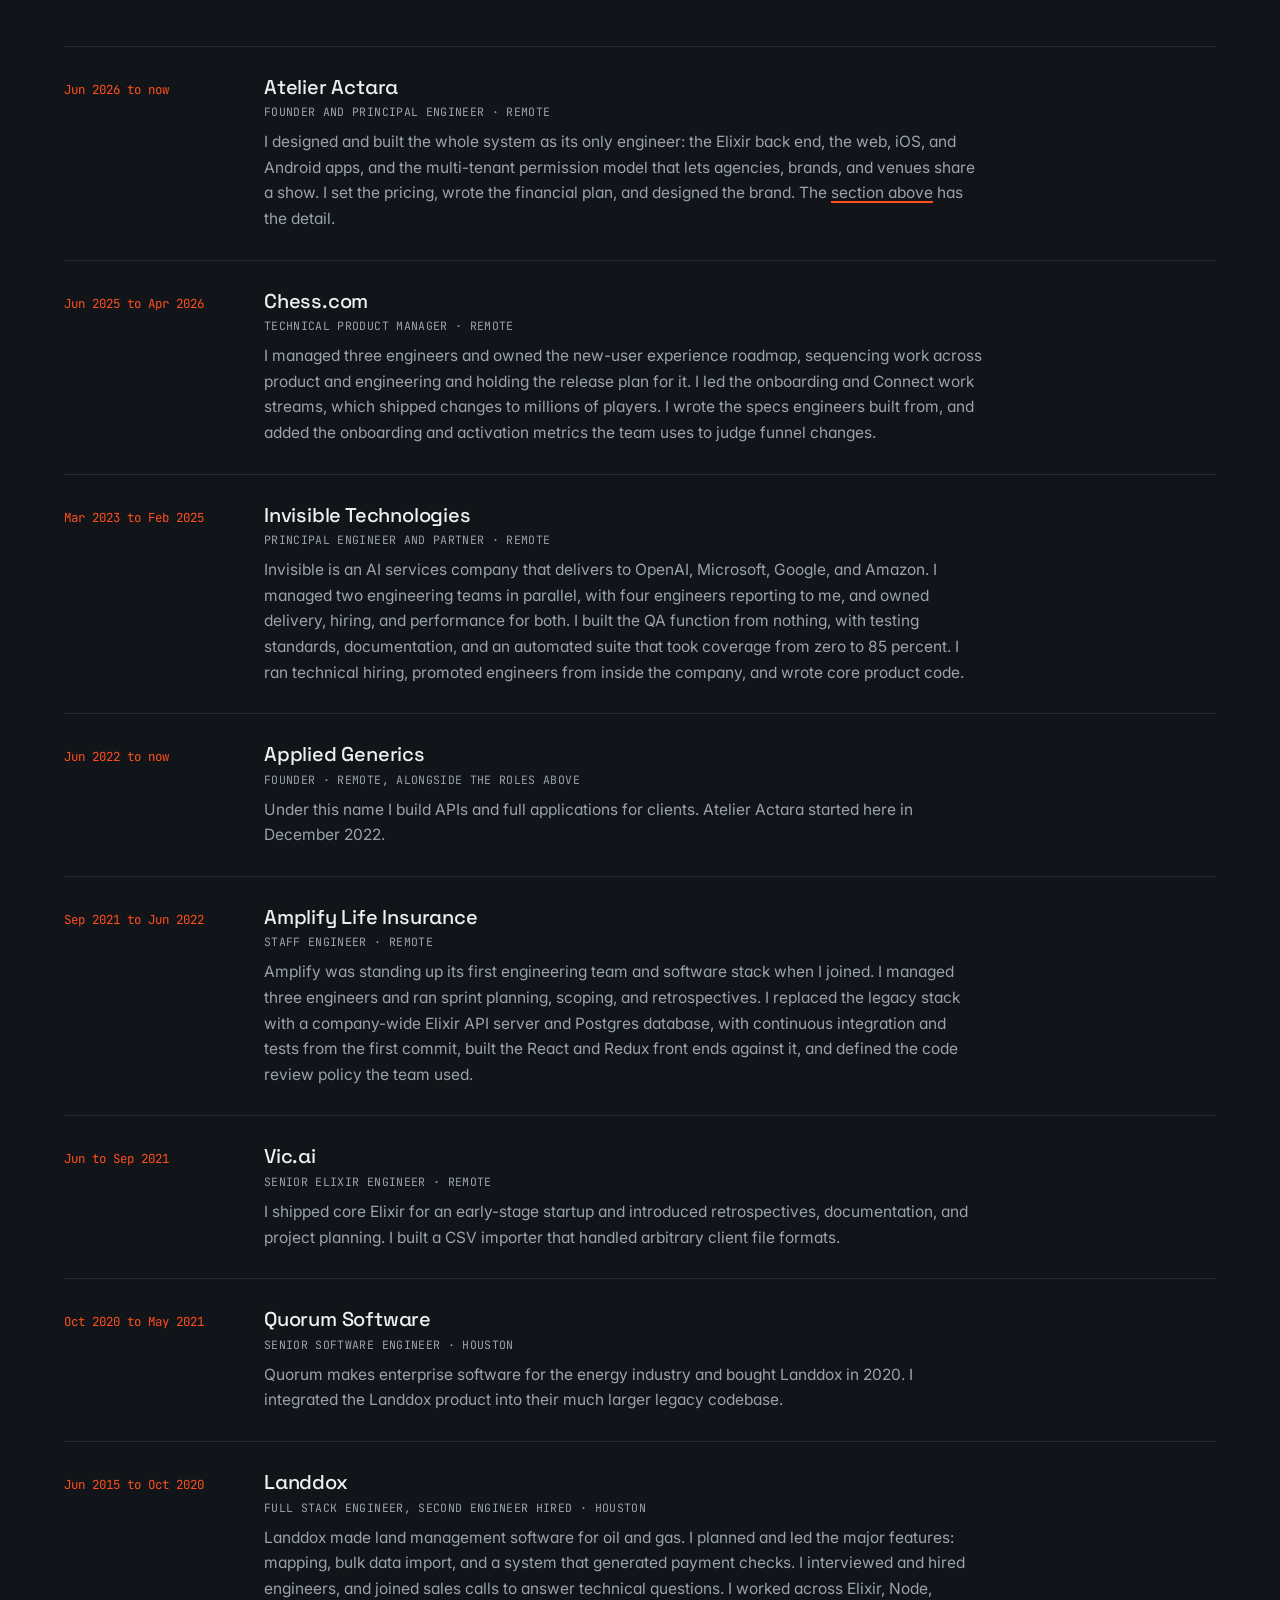
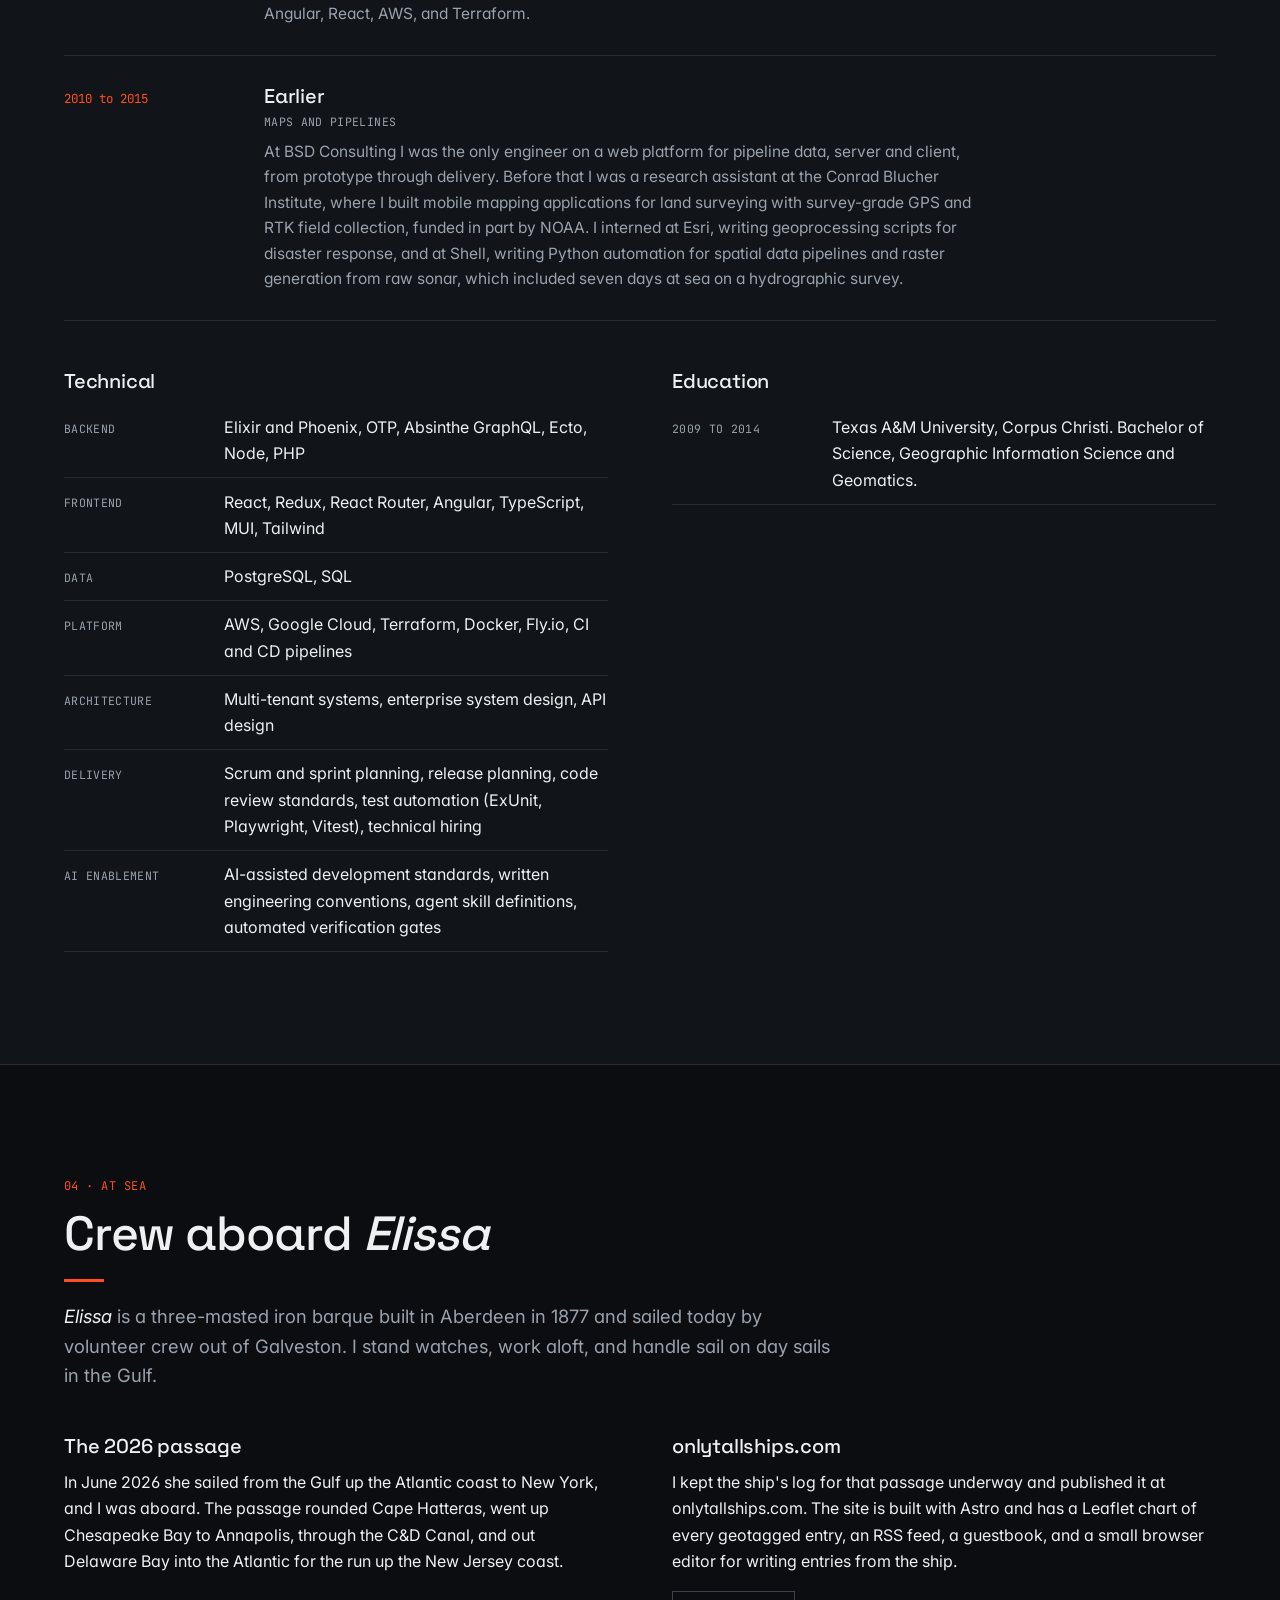
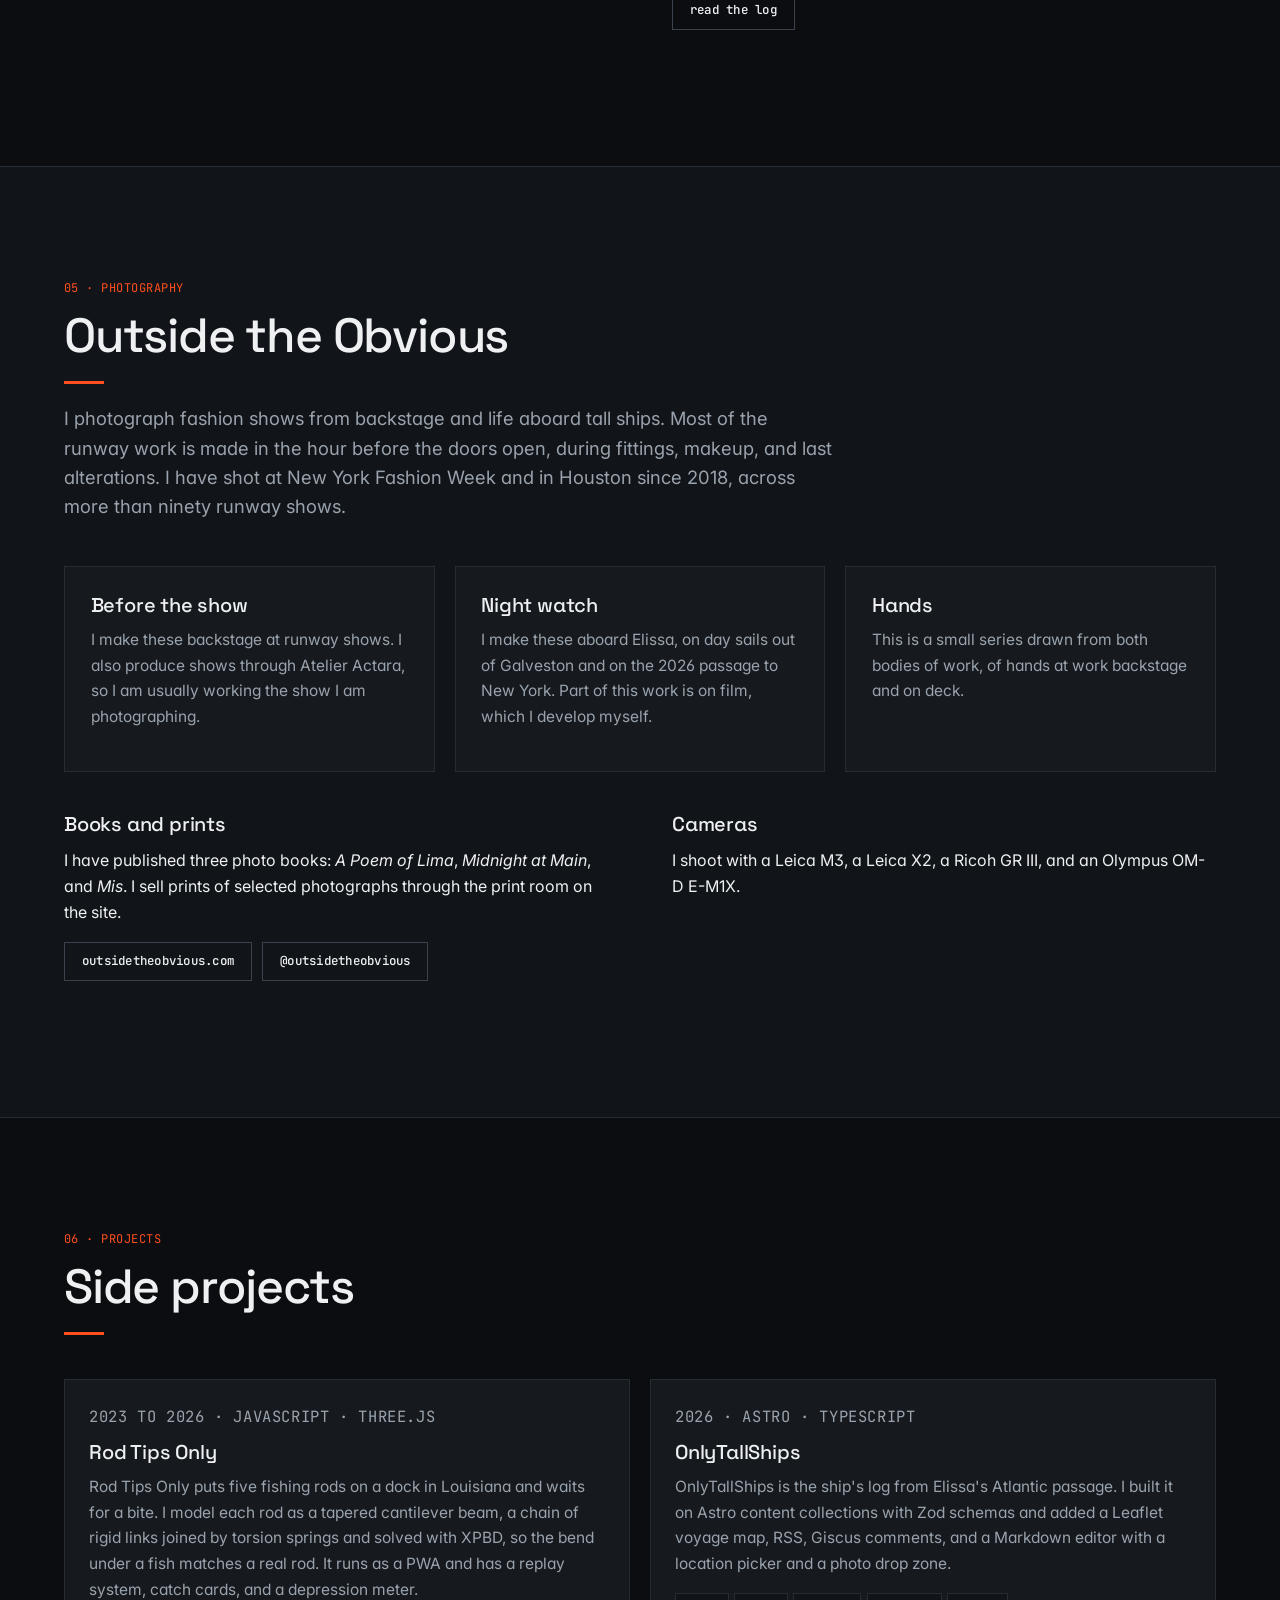
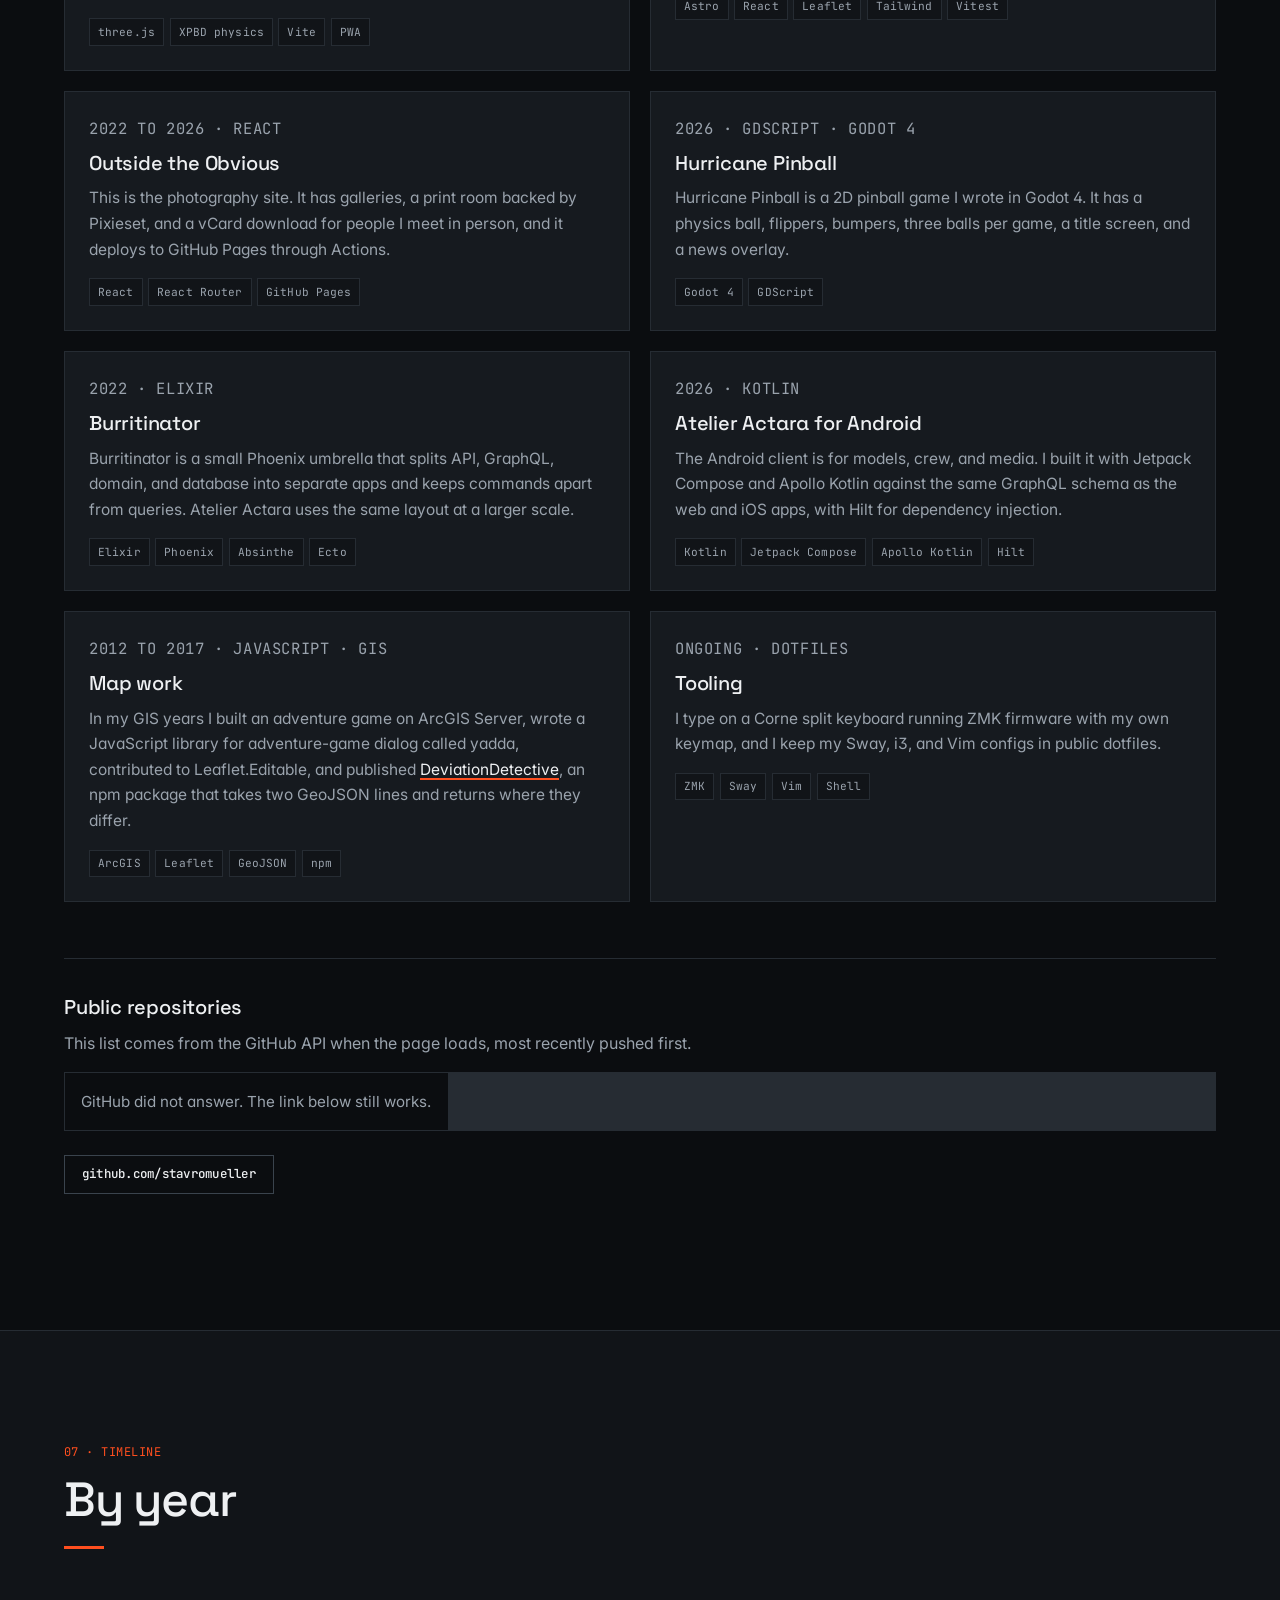
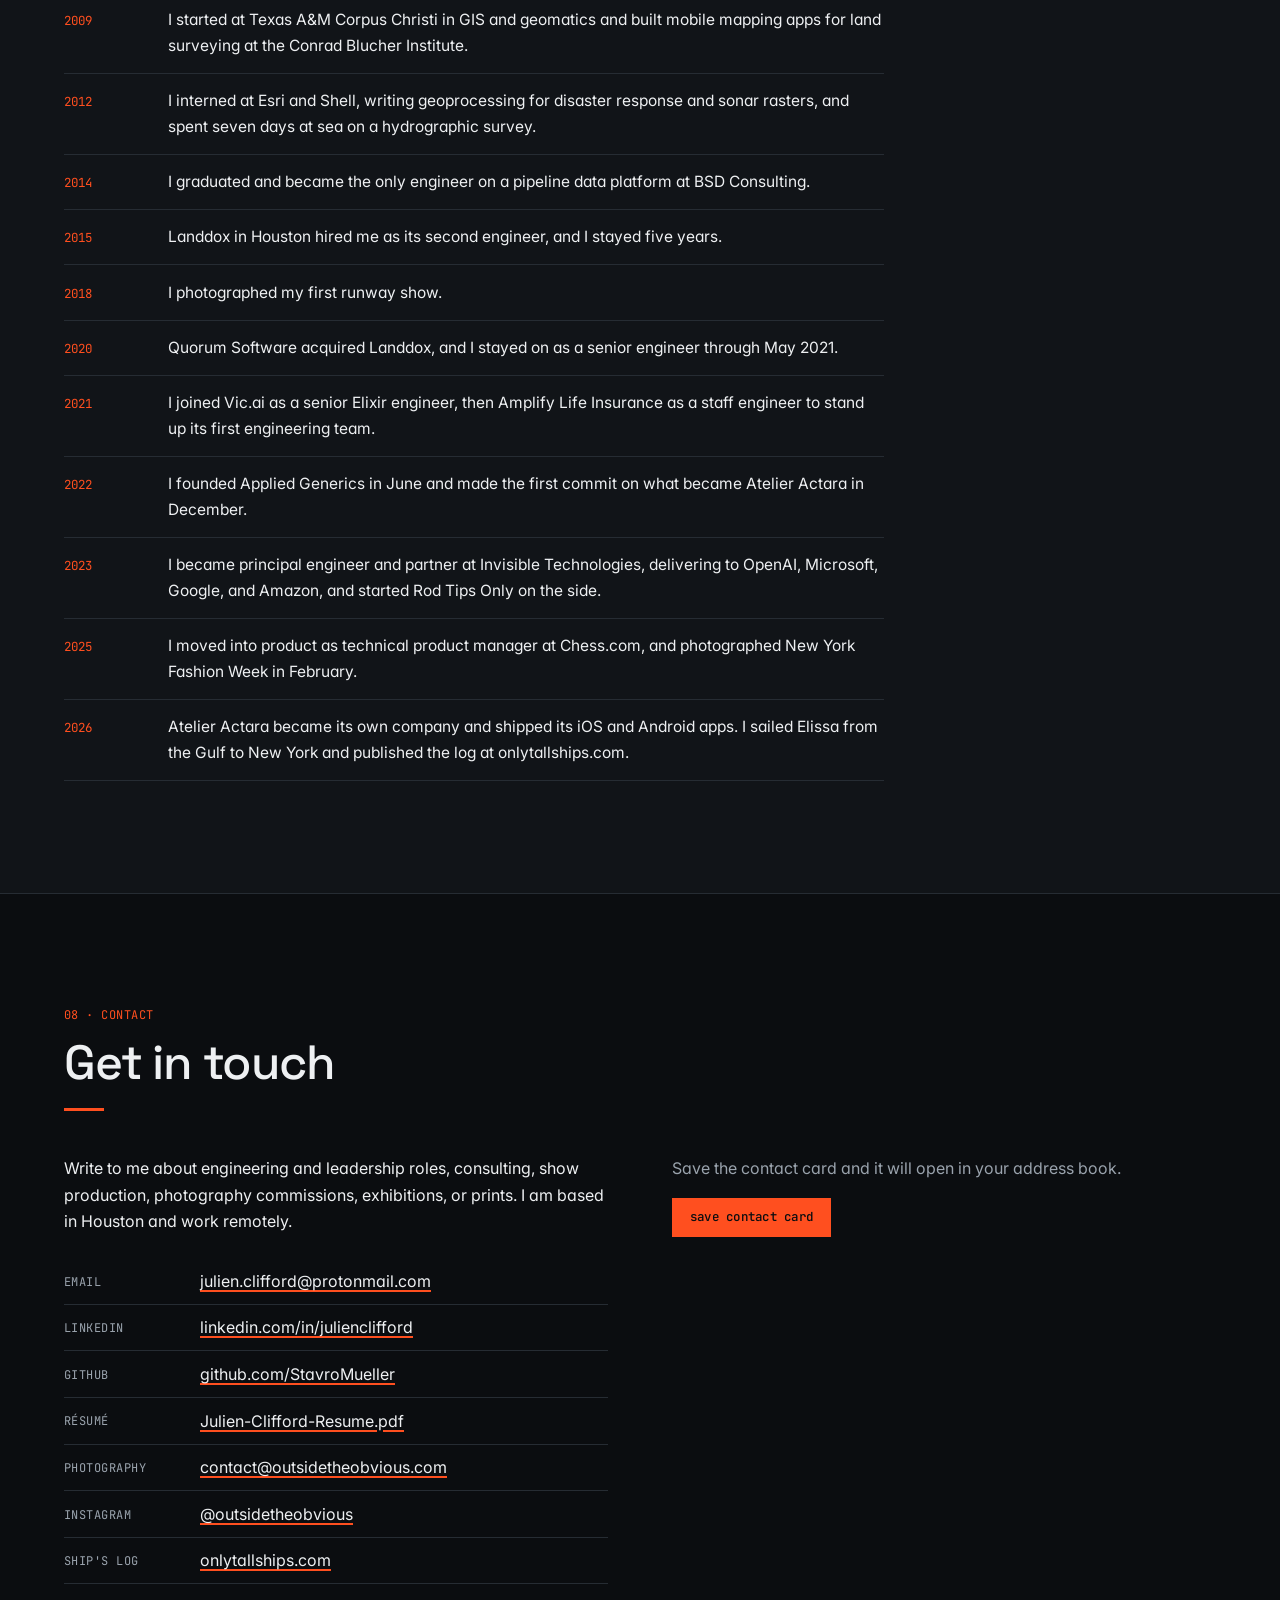
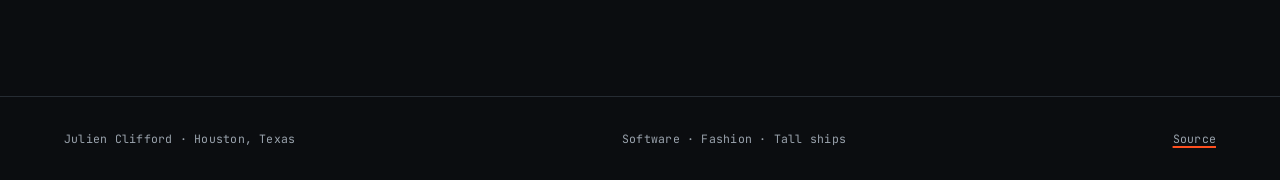
==== commit 7aba3676: "Drop the word volunteer from the crew descriptions Co-Authored-By: Claude Fable 5.1 <noreply@anthrop" ====
--- a/index.html
+++ b/index.html
@@ -217,7 +217,7 @@
         <article class="card">
           <h3 class="title">Sailing</h3>
           <p>
-            I am volunteer crew aboard <em>Elissa</em>, a three-masted iron barque built in 1877
+            I am crew aboard <em>Elissa</em>, a three-masted iron barque built in 1877
             that the Galveston Historical Foundation keeps sailing. I stand watches, work aloft,
             and handle sail on day sails in the Gulf. In June 2026 I was aboard for her passage up
             the Atlantic coast to New York and kept the ship's log at
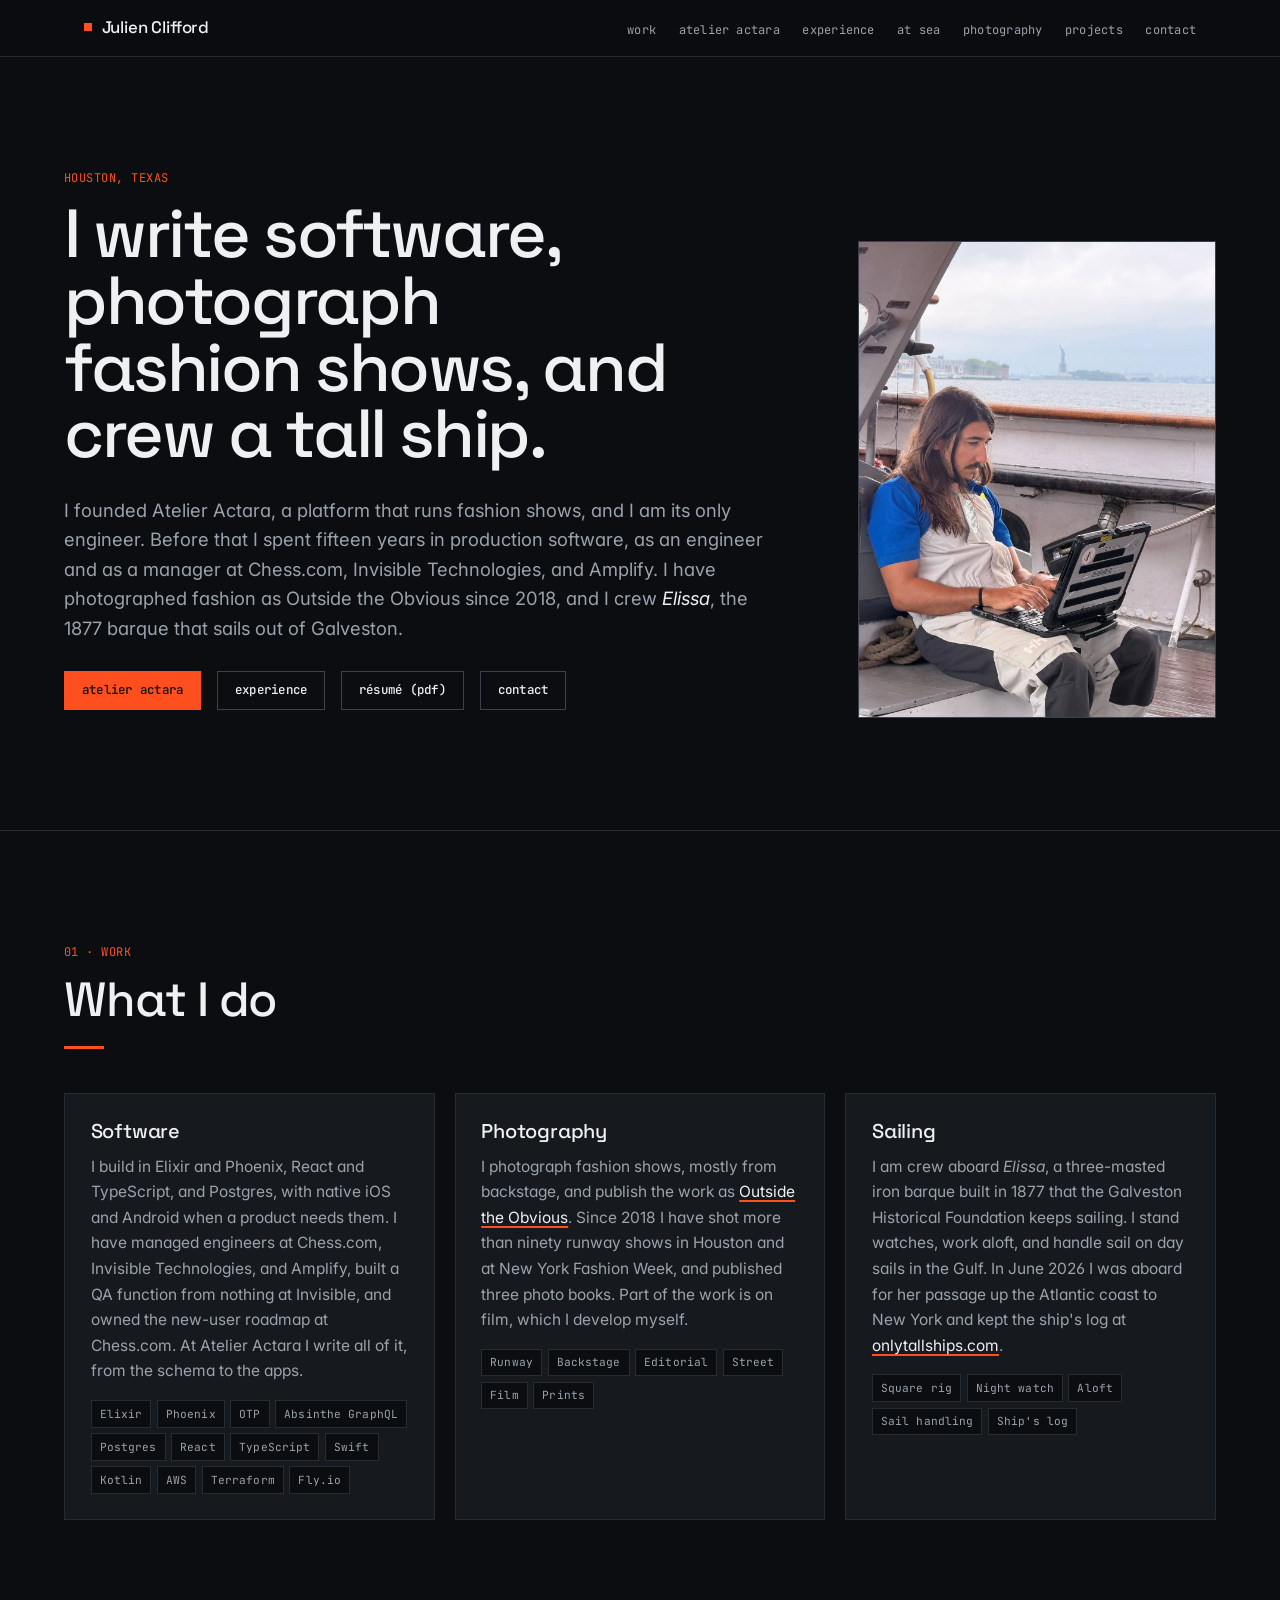
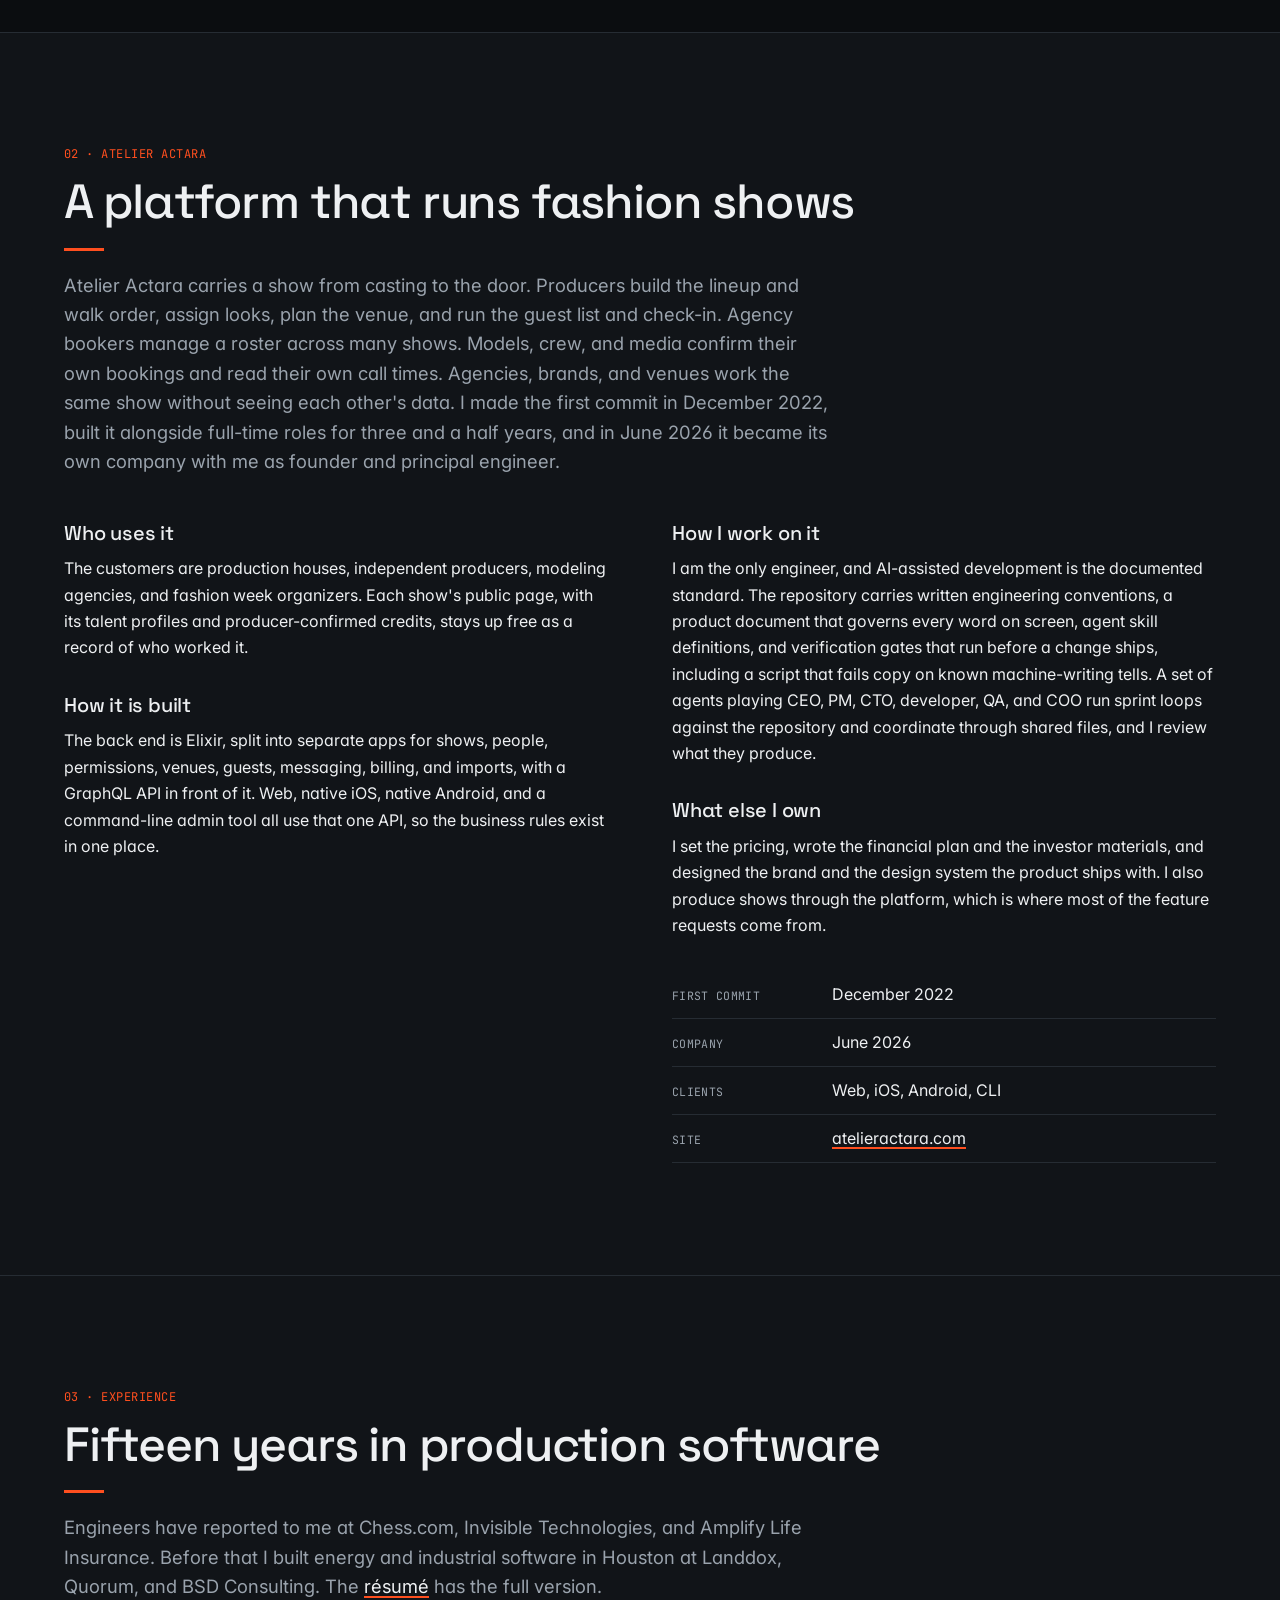
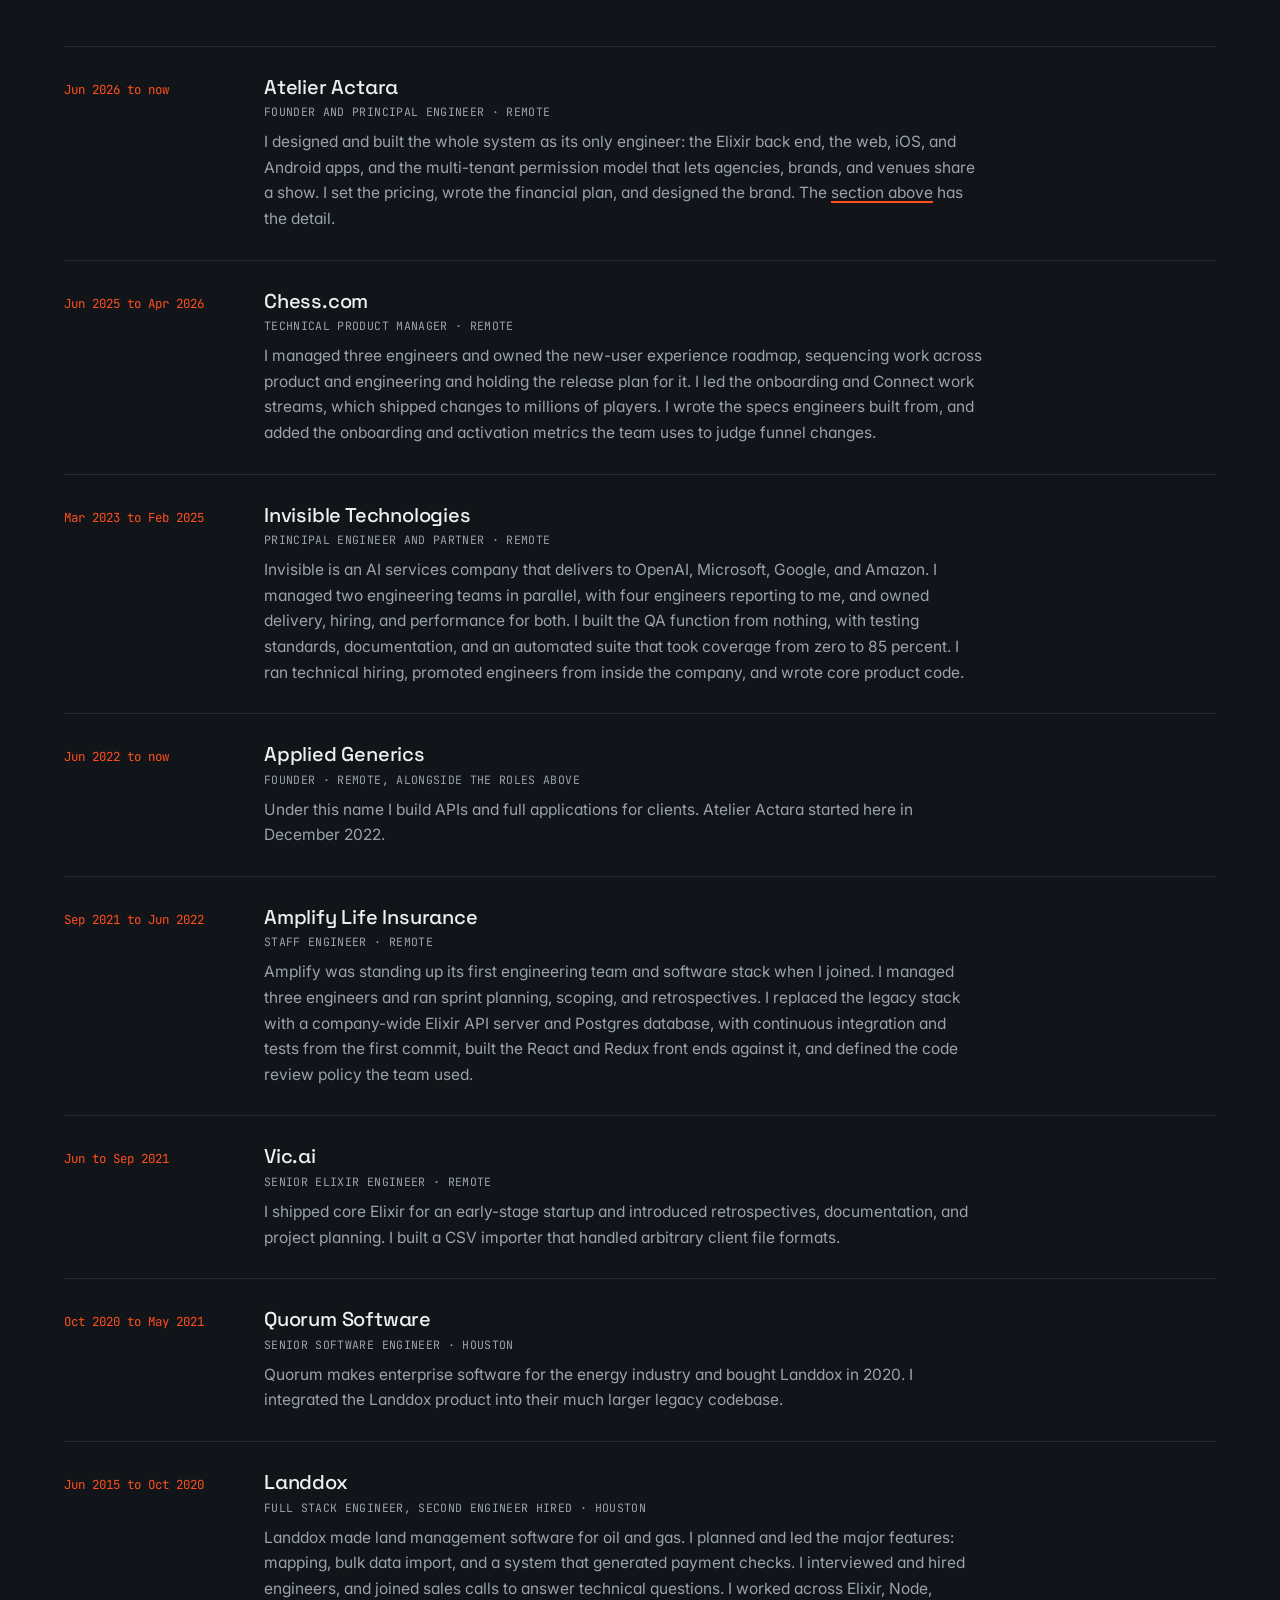
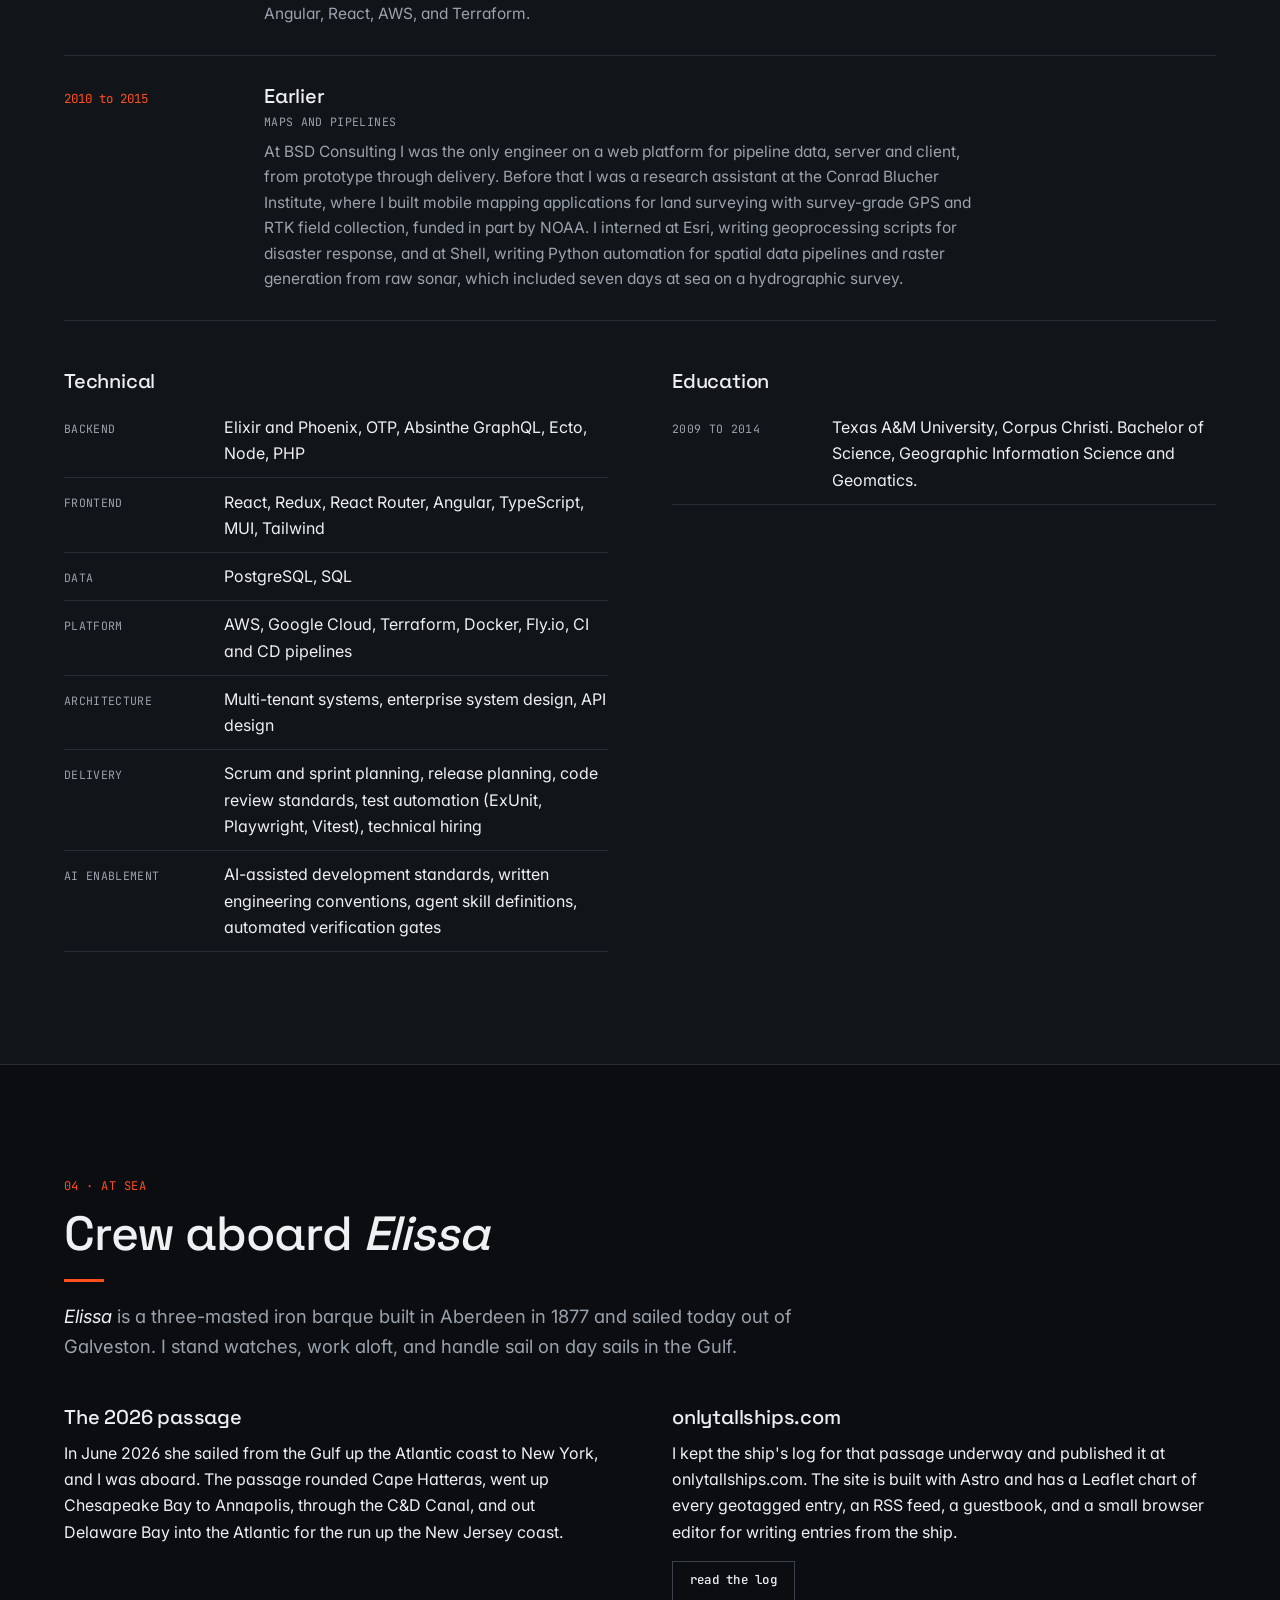
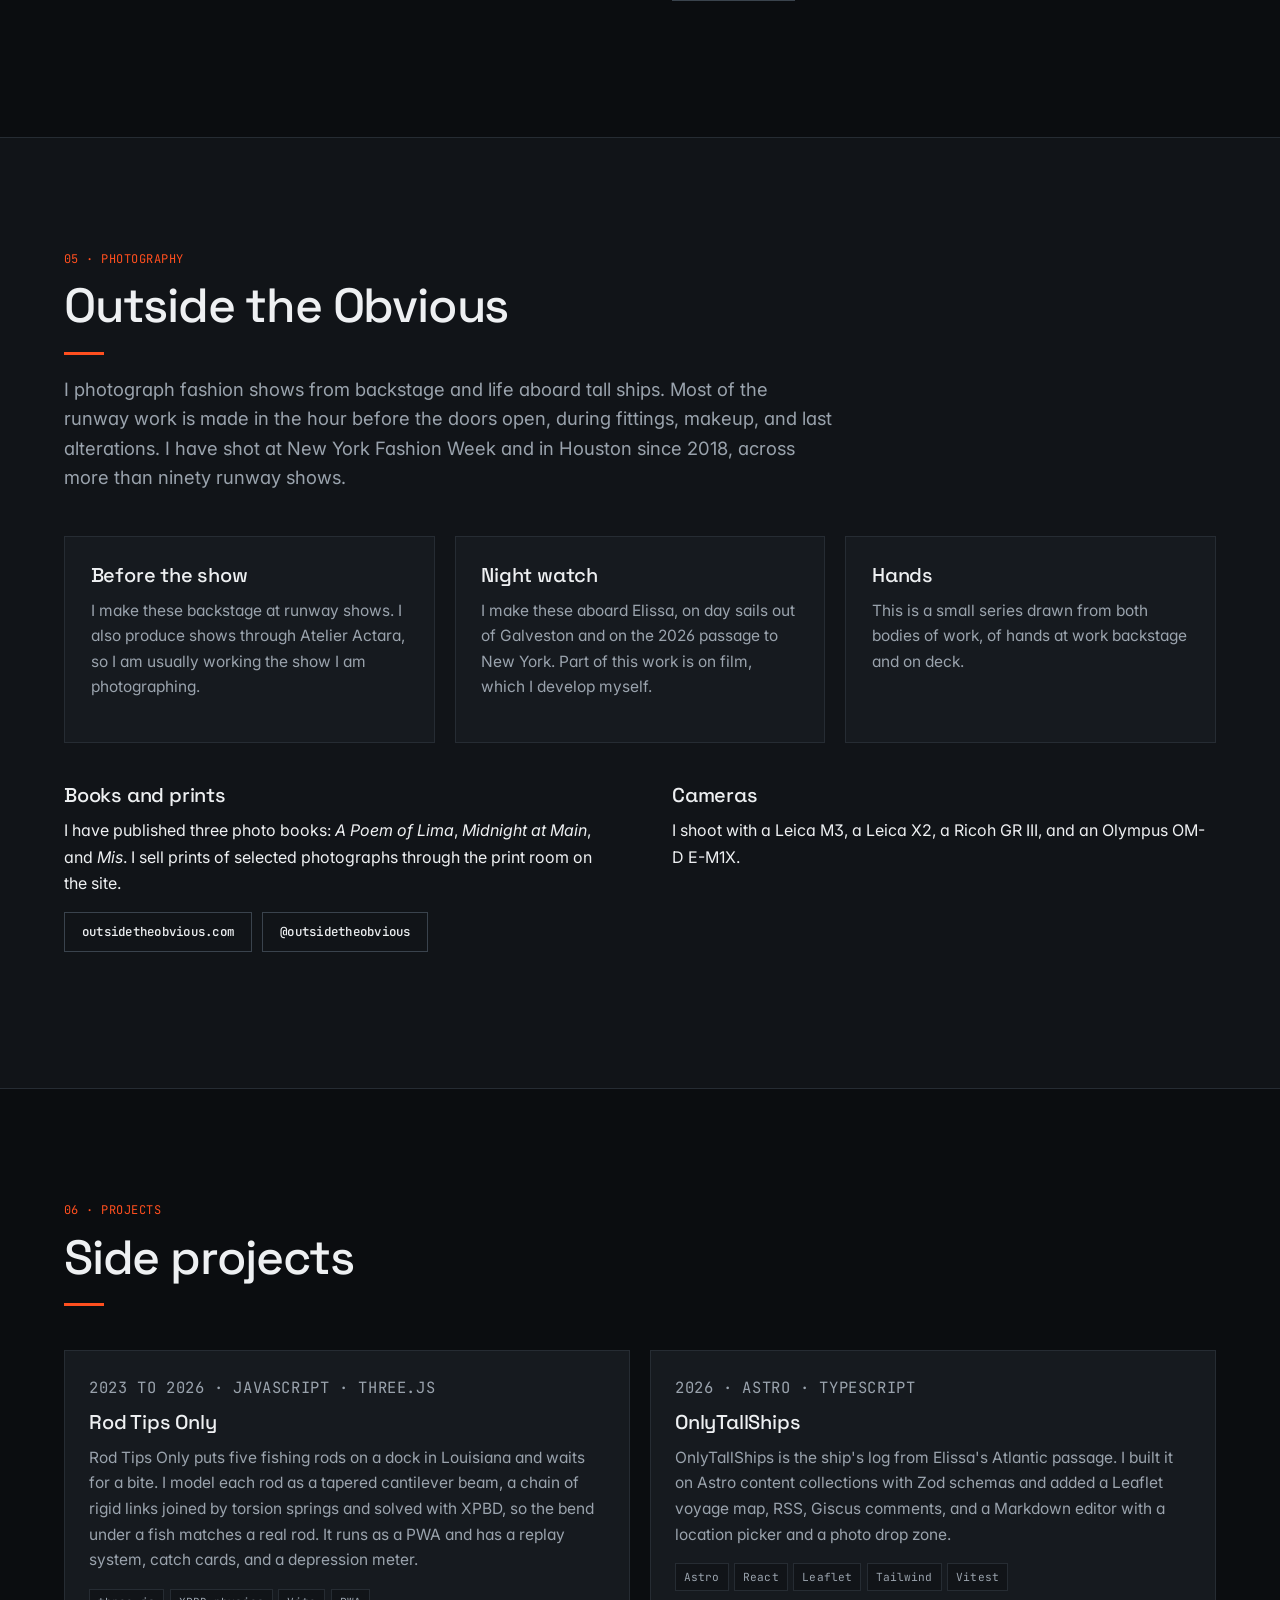
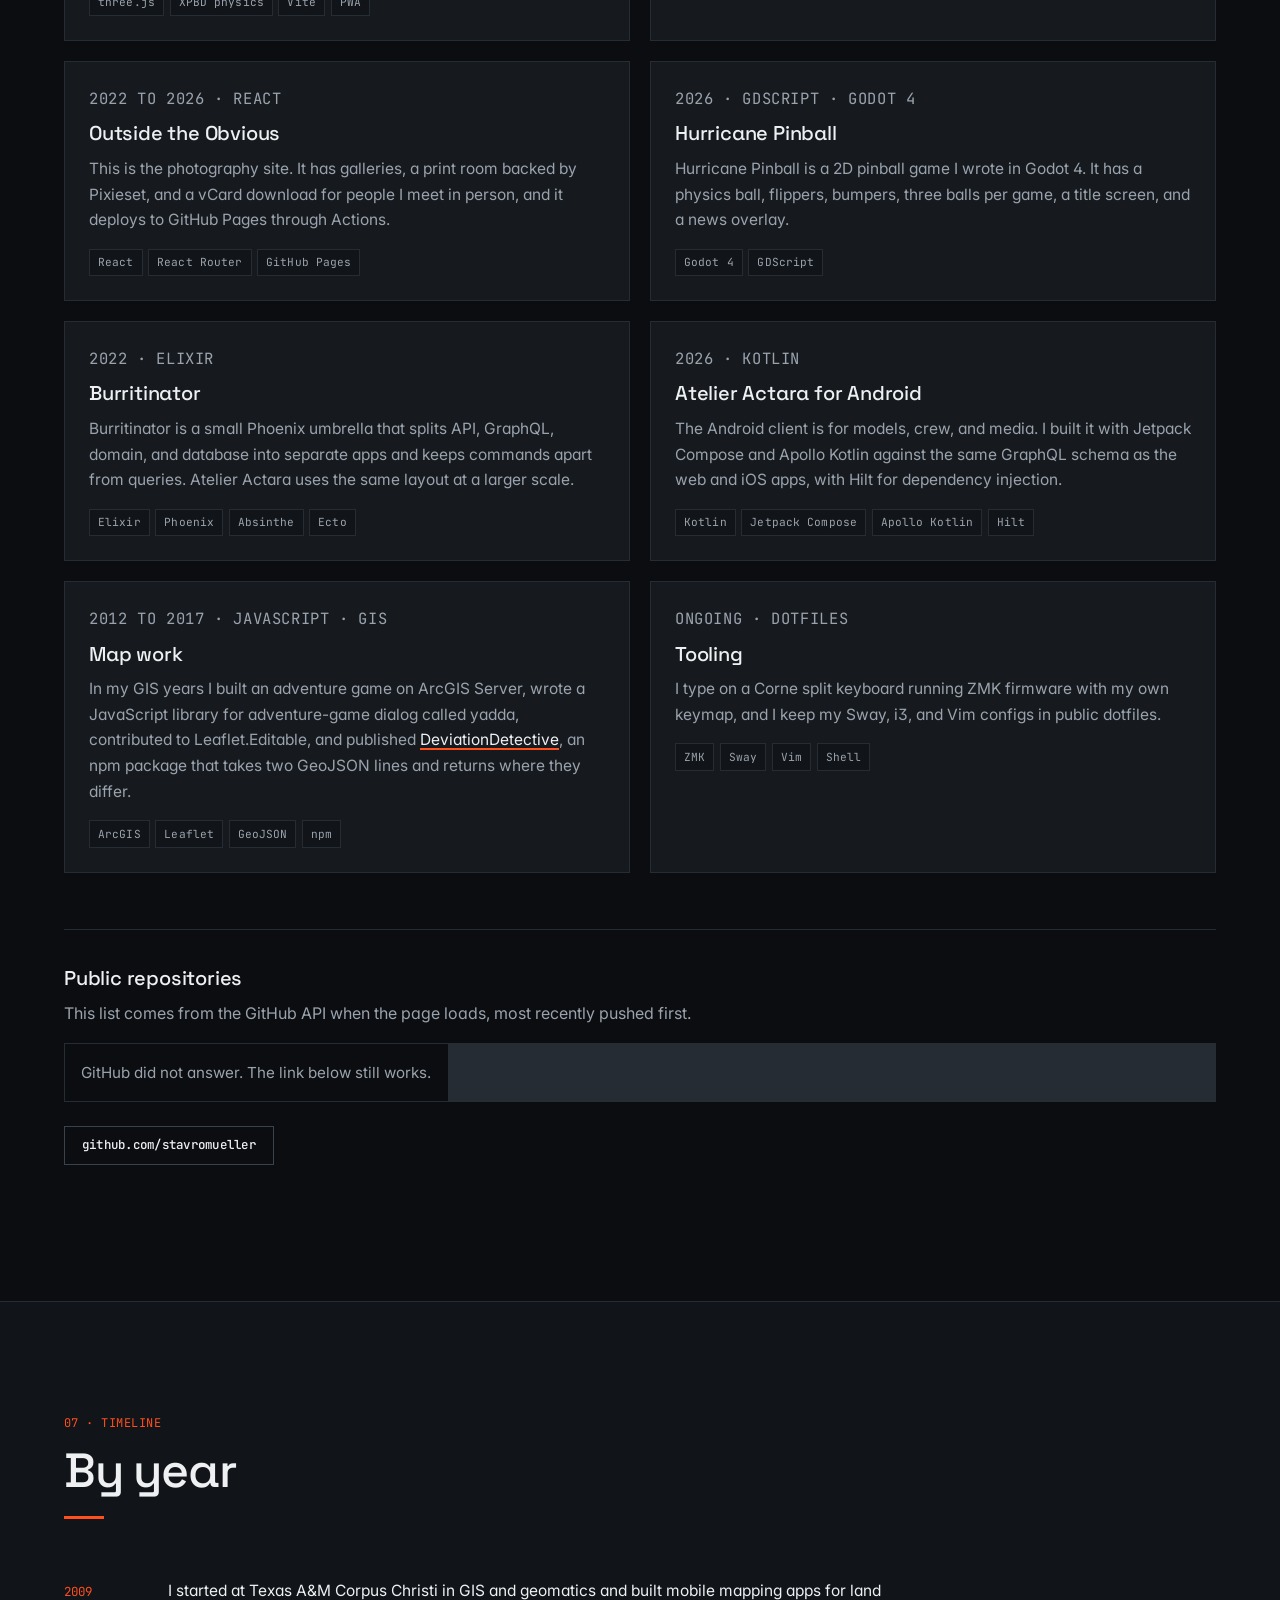
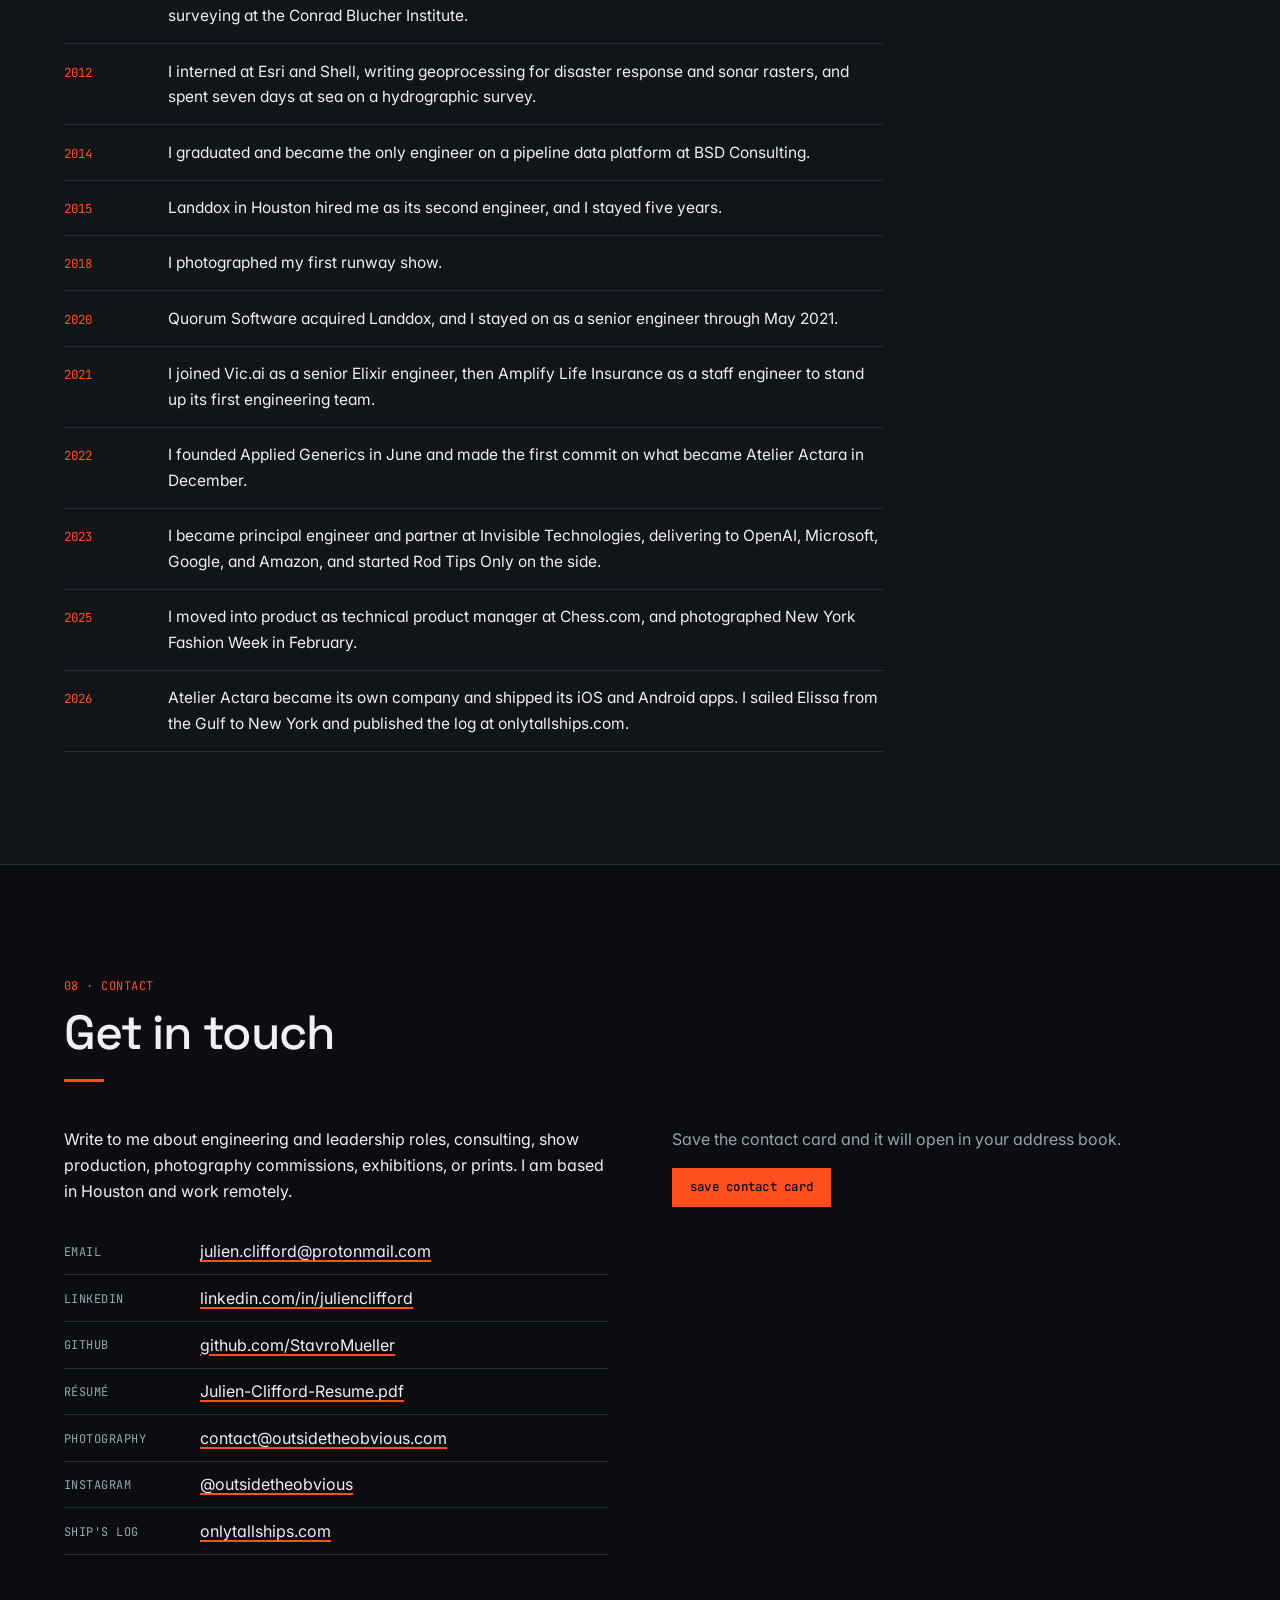
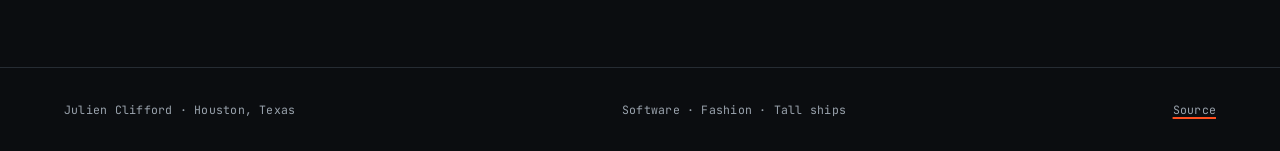
==== commit d0a03040: "Drop the remaining volunteer mention in the At sea lede Co-Authored-By: Claude Fable 5.1 <noreply@an" ====
--- a/index.html
+++ b/index.html
@@ -400,7 +400,7 @@
         <h2 class="headline">Crew aboard <em>Elissa</em></h2>
         <p class="lede">
           <em>Elissa</em> is a three-masted iron barque built in Aberdeen in 1877 and sailed
-          today by volunteer crew out of Galveston. I stand watches, work aloft, and handle
+          today out of Galveston. I stand watches, work aloft, and handle
           sail on day sails in the Gulf.
         </p>
       </header>
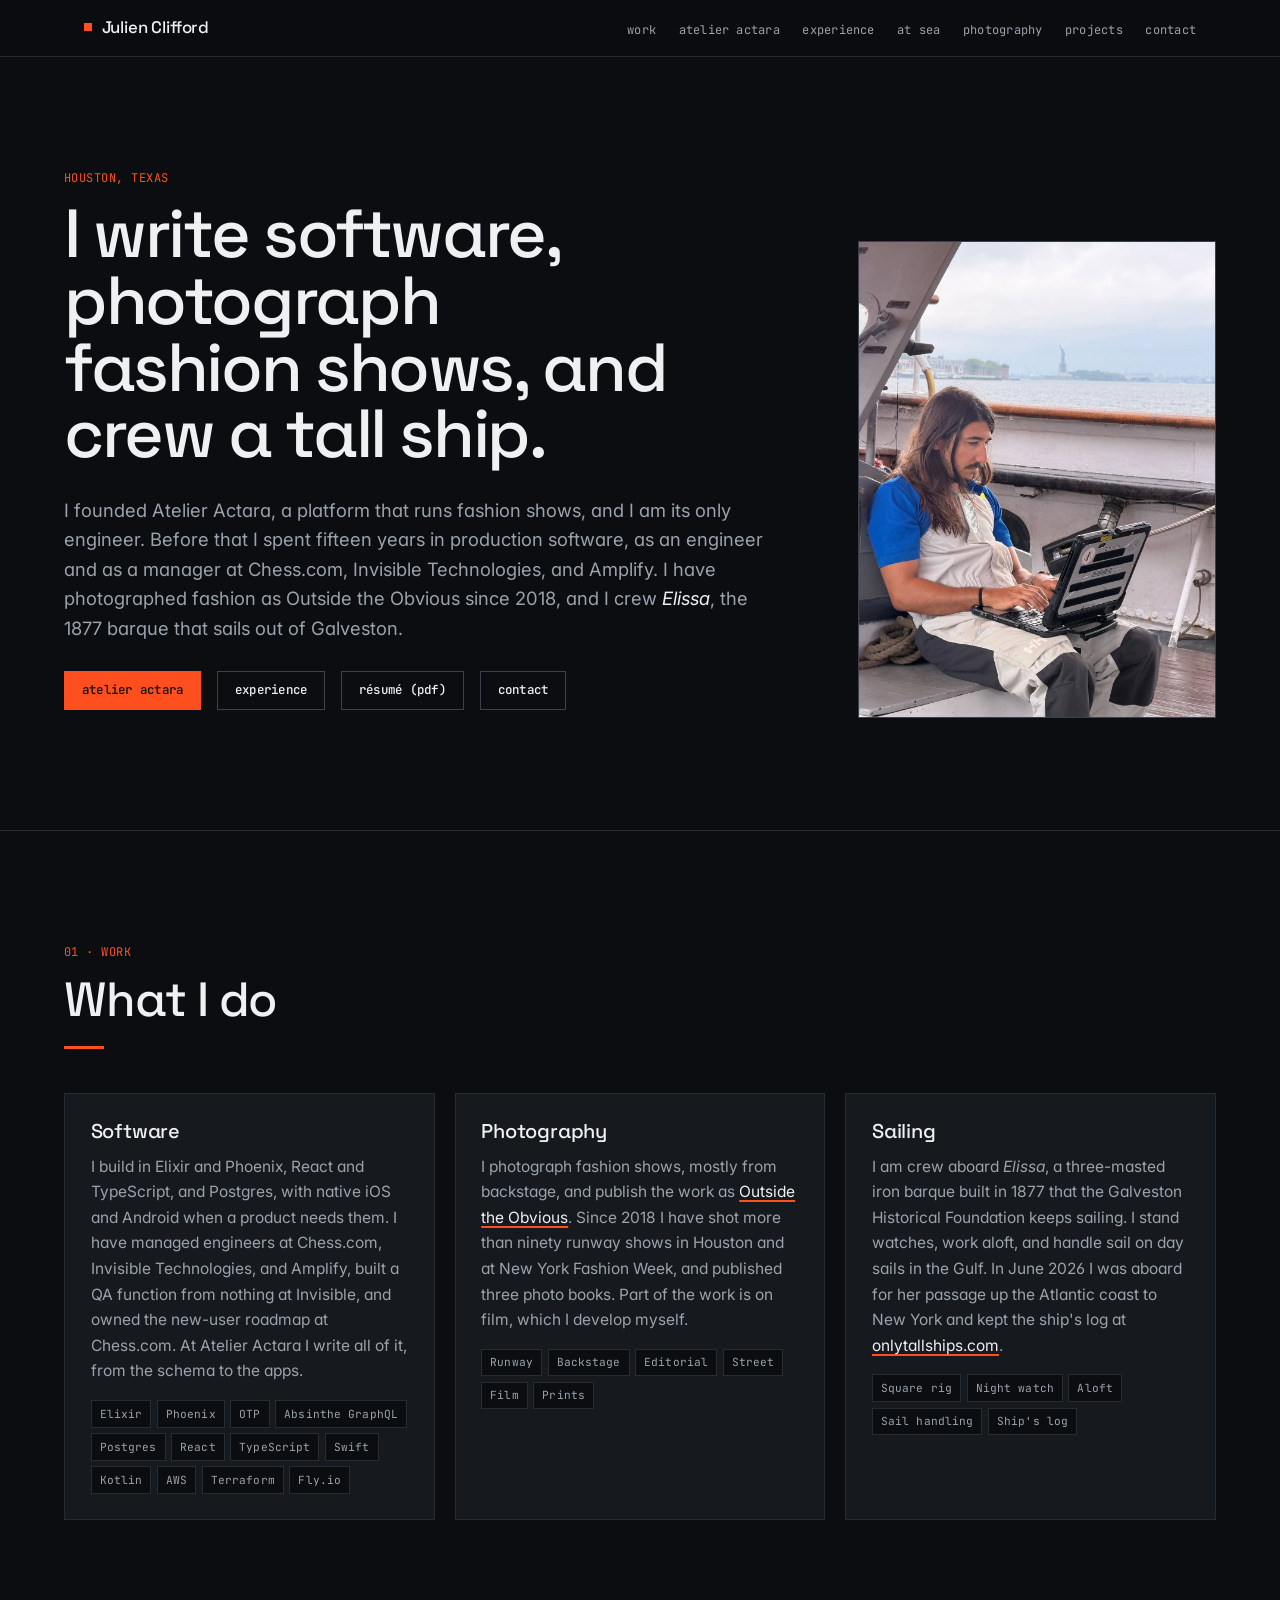
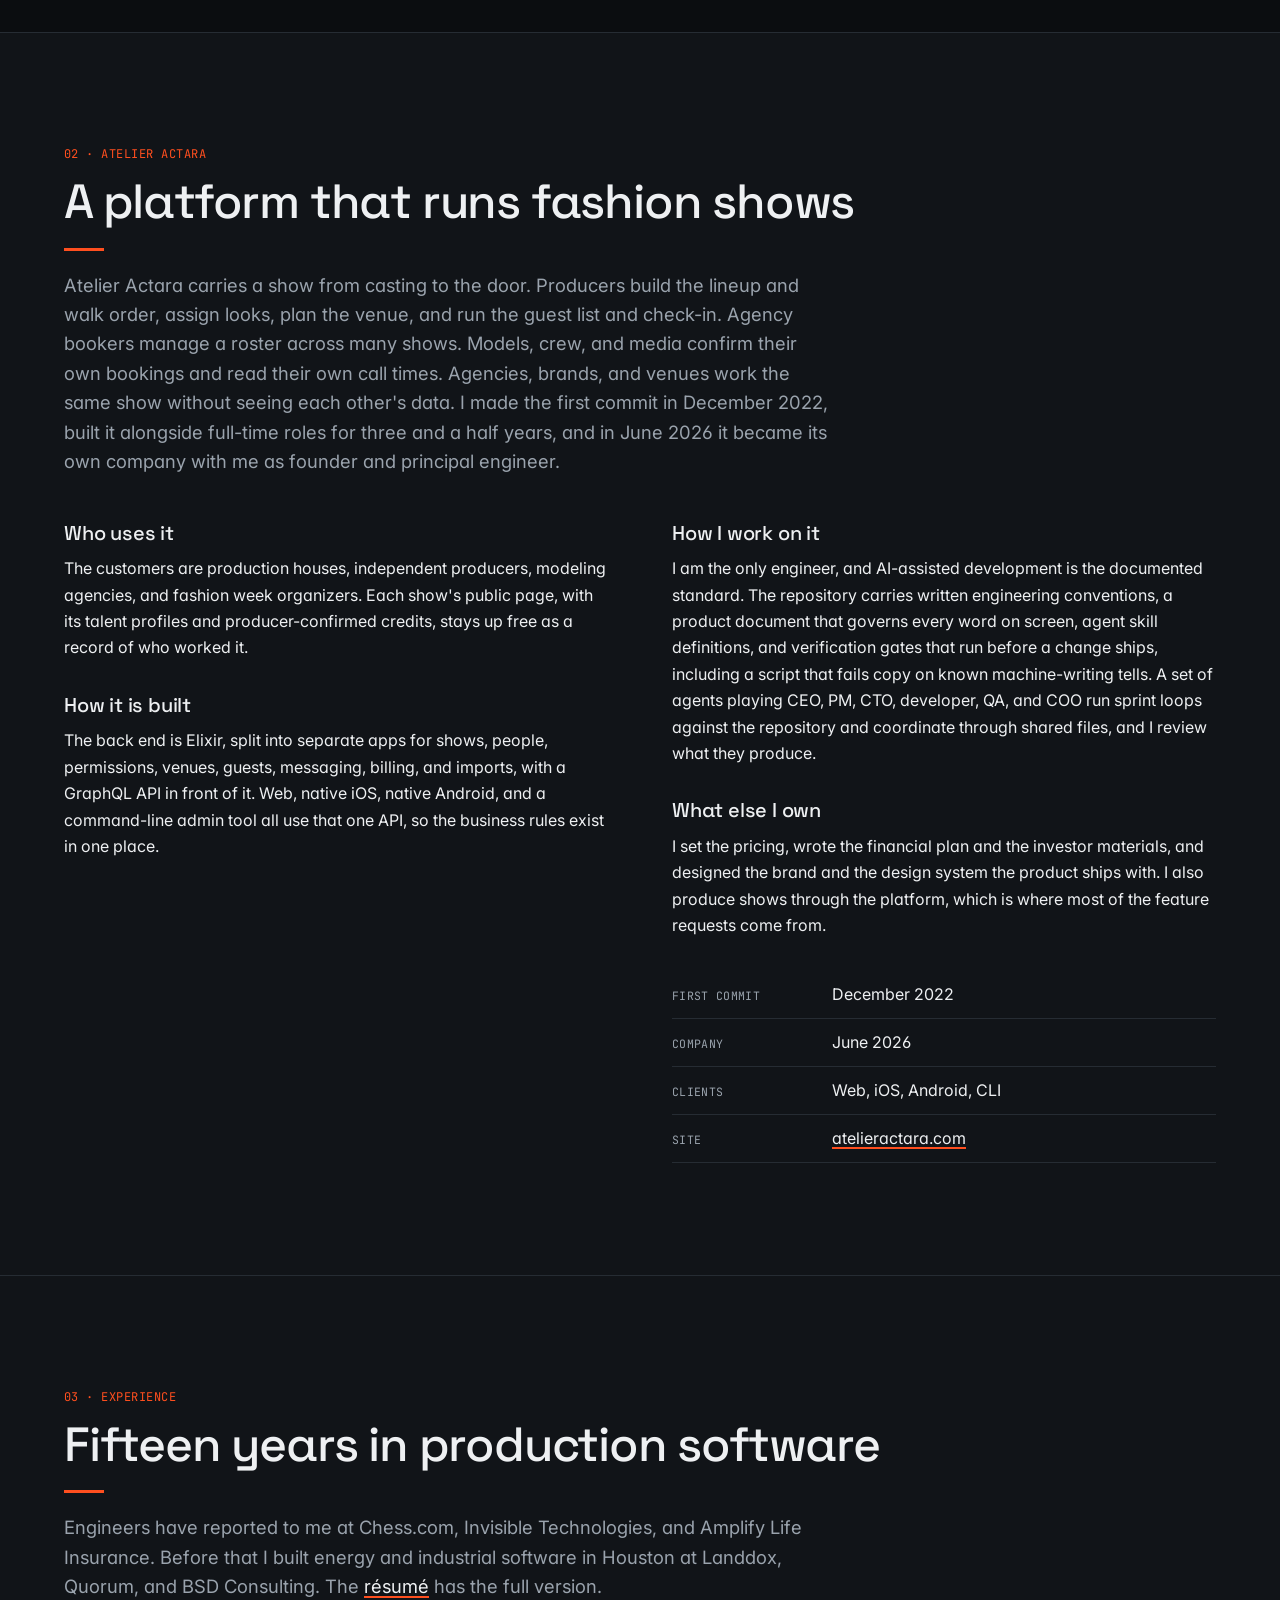
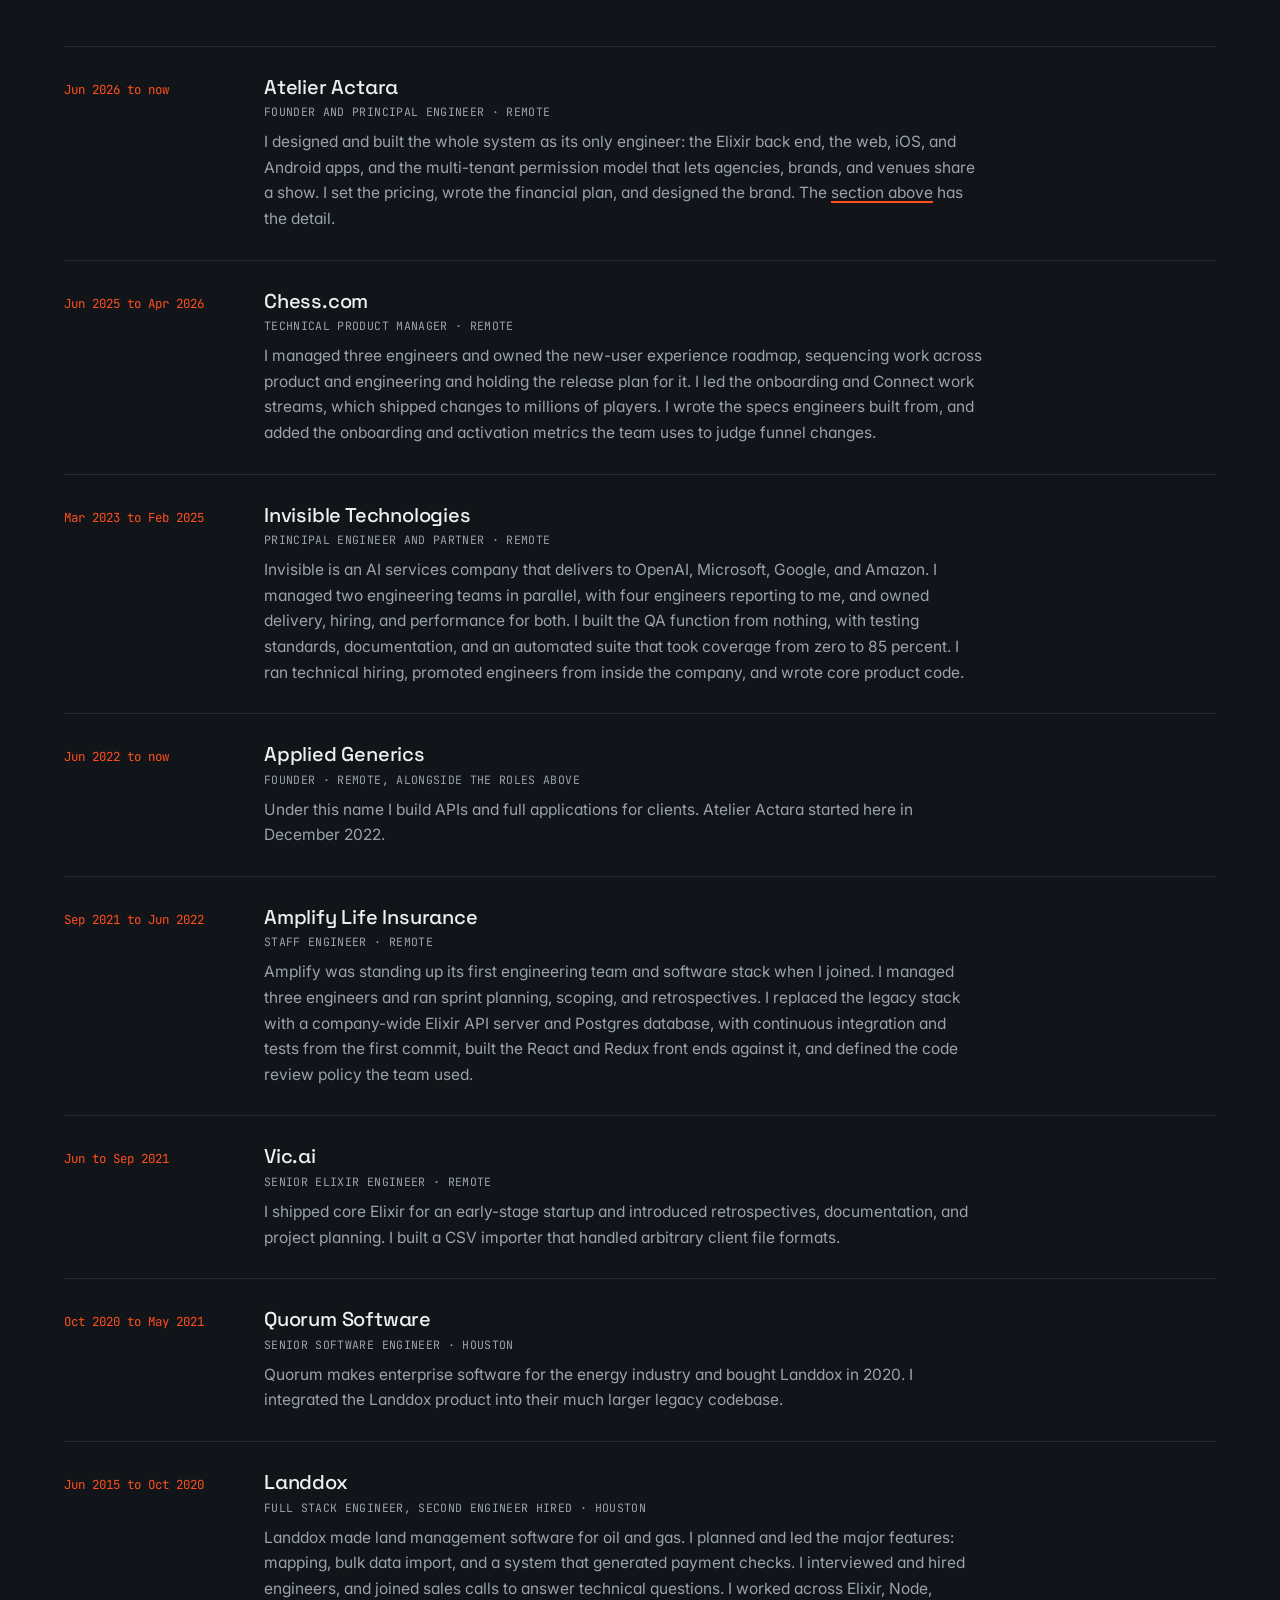
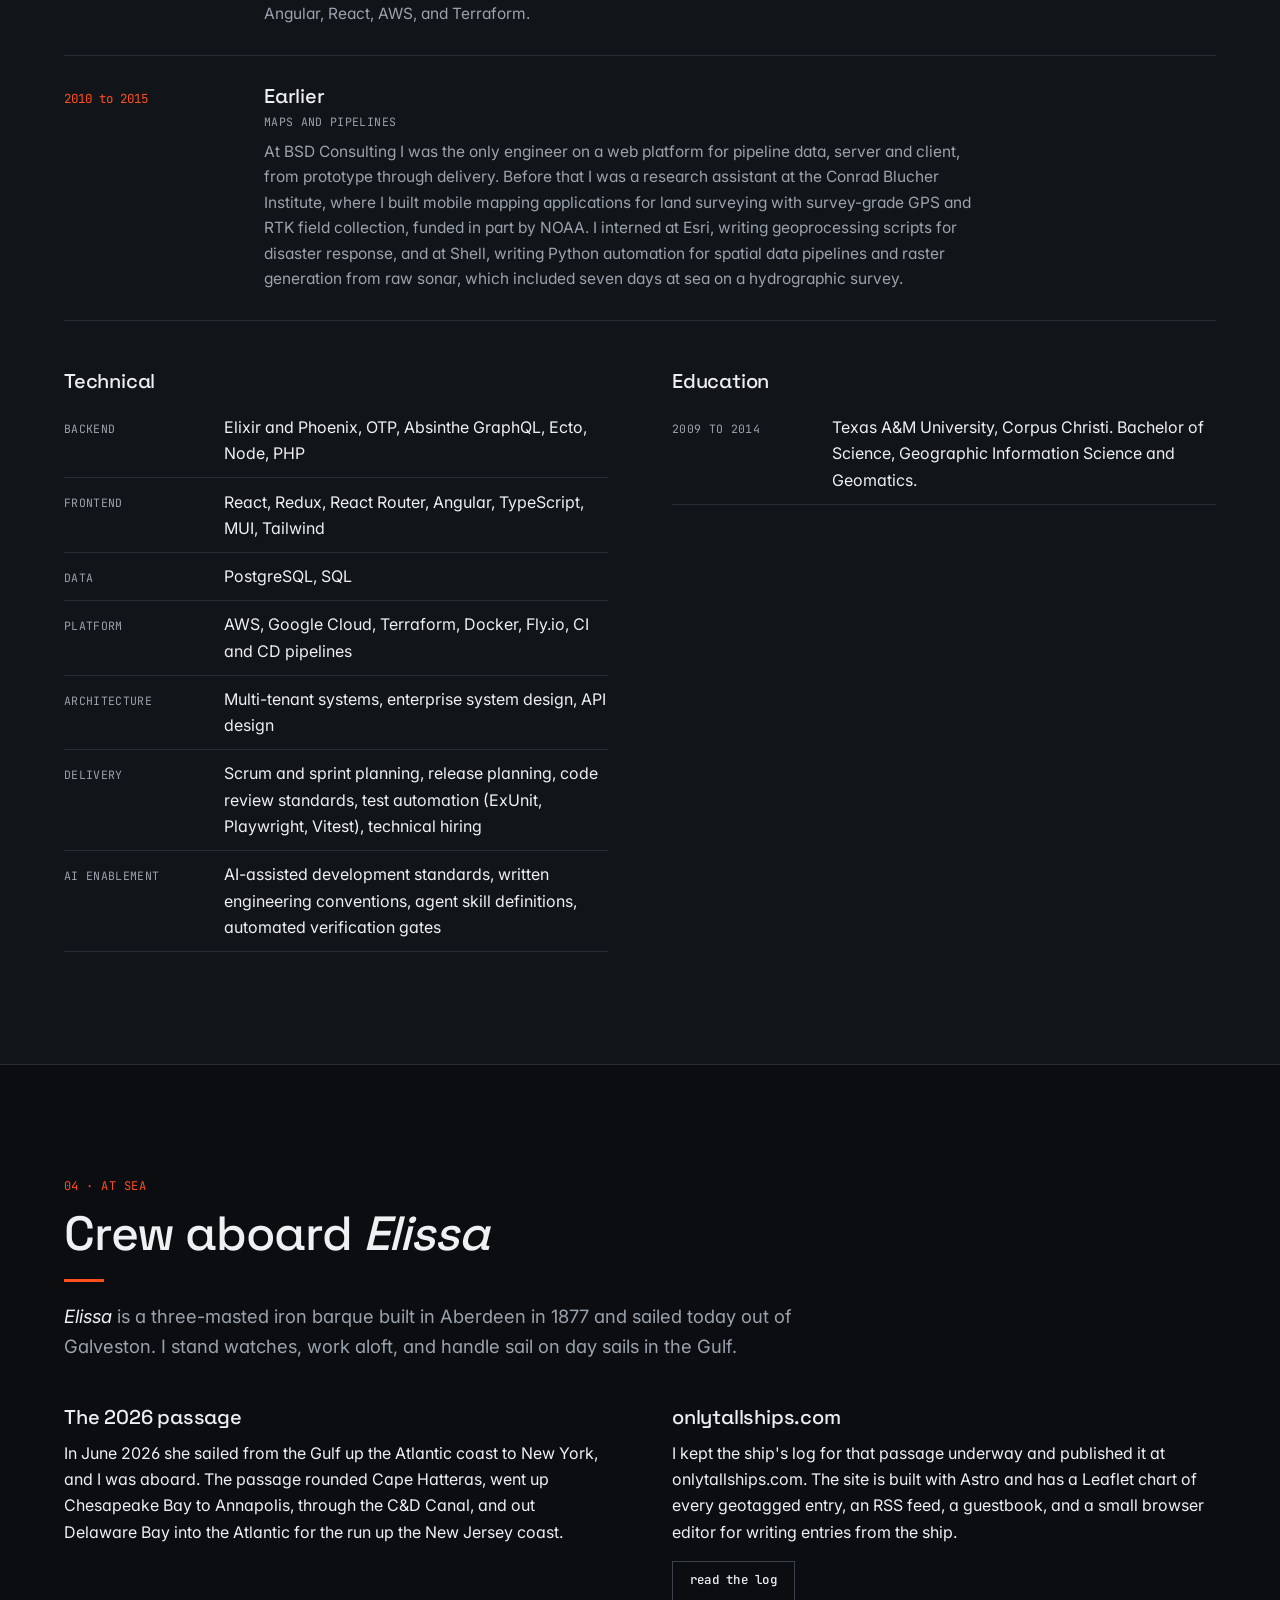
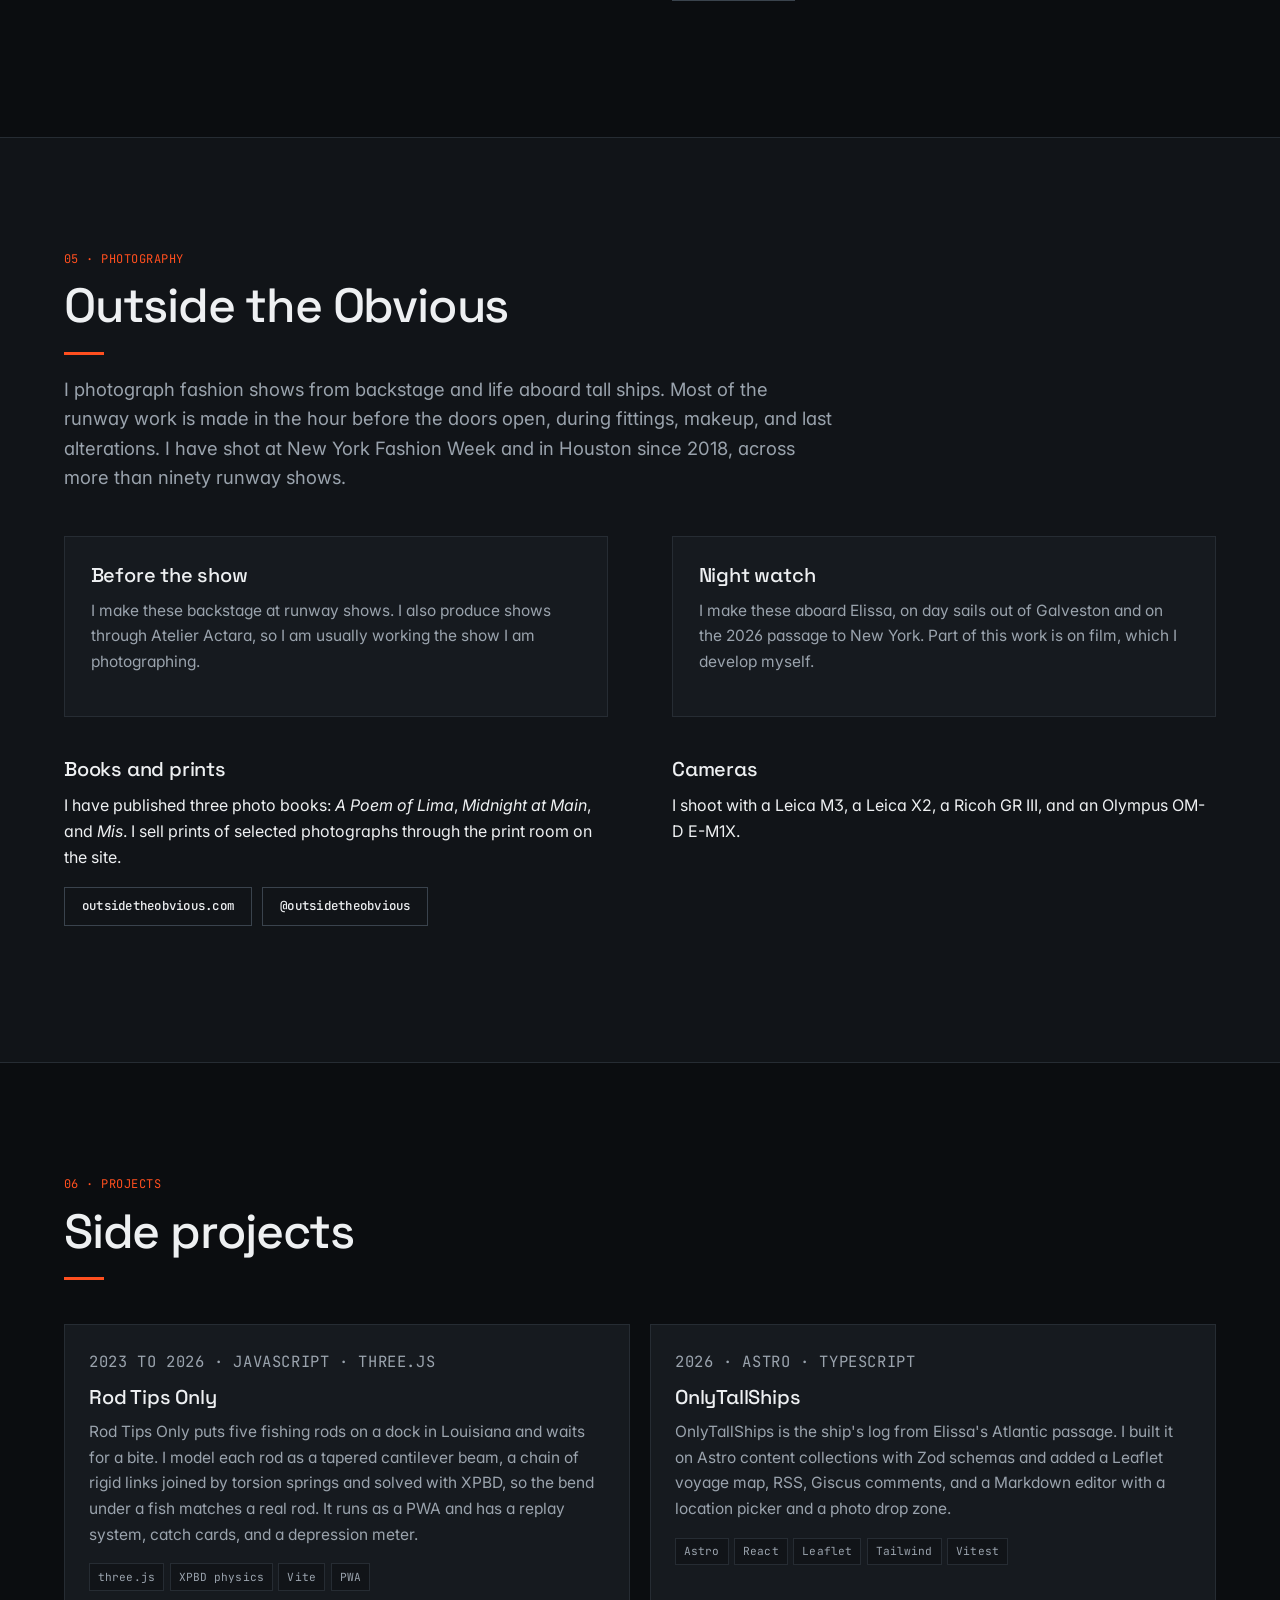
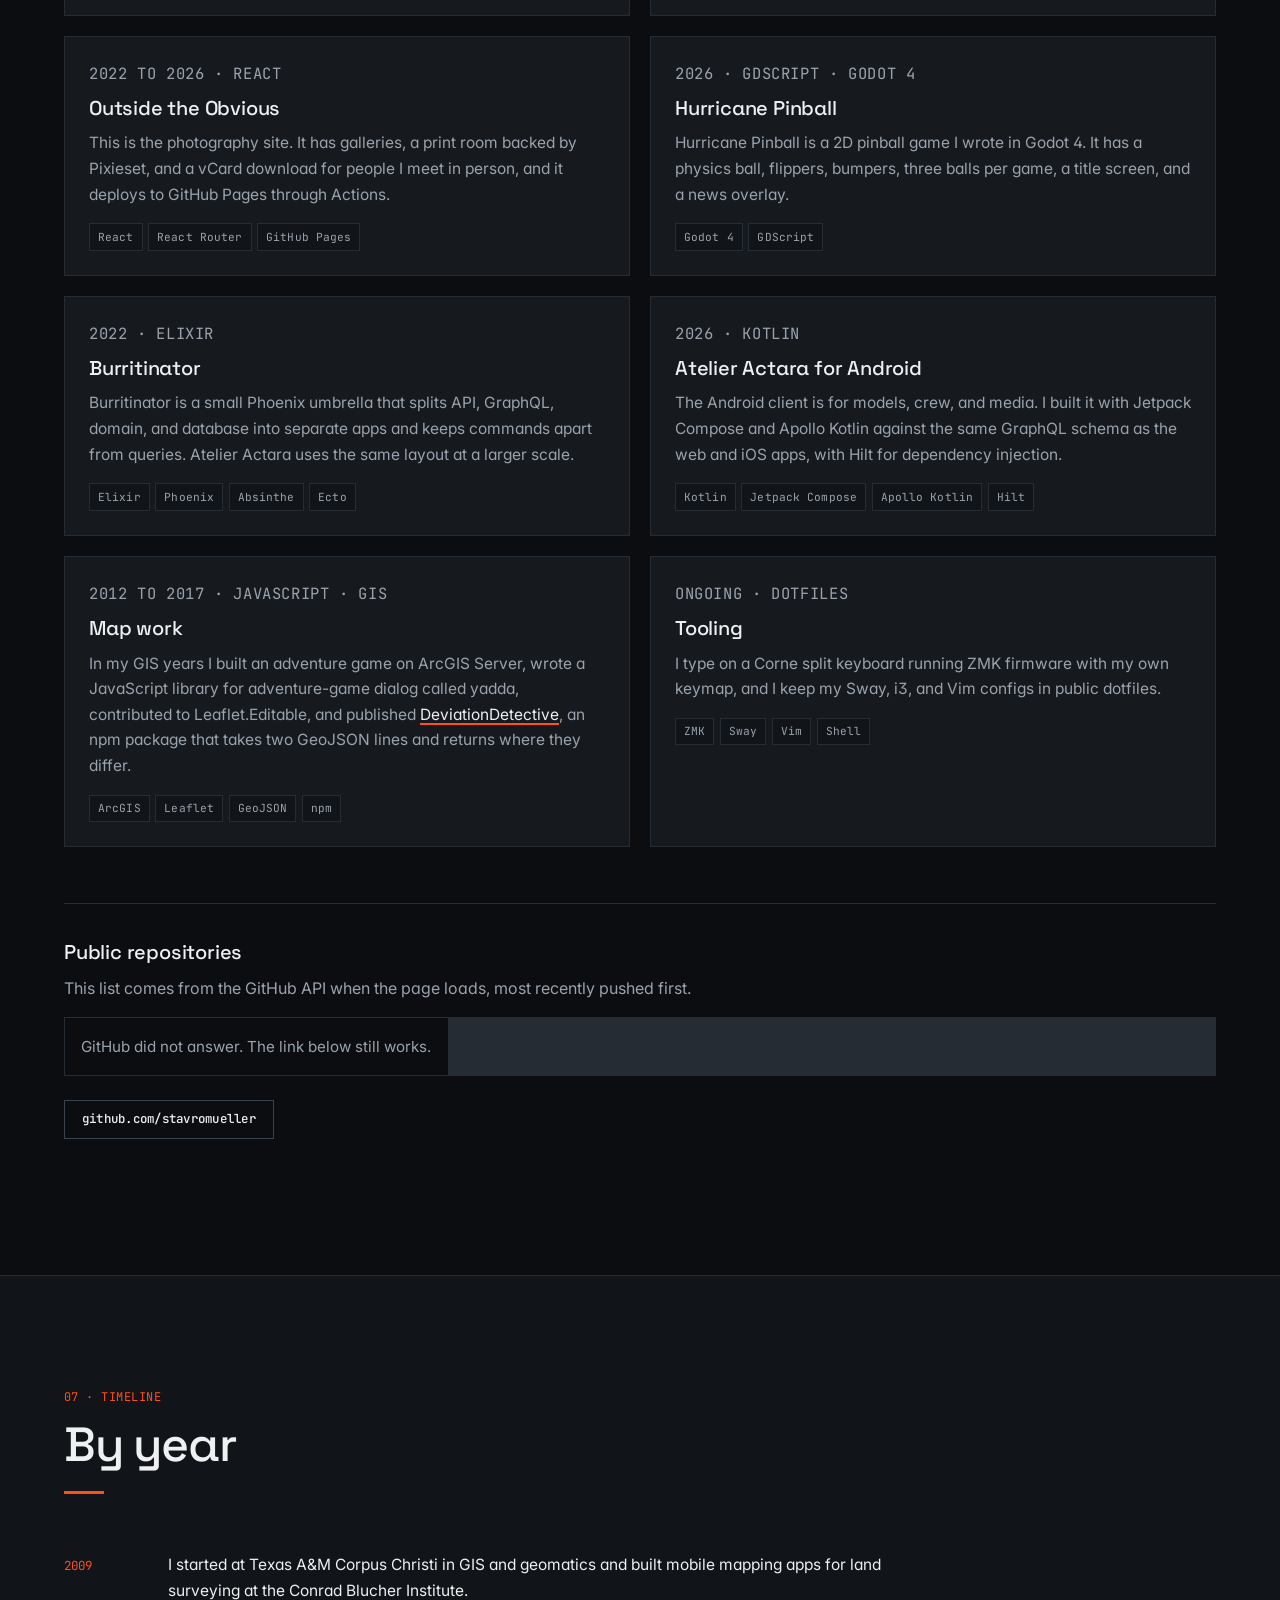
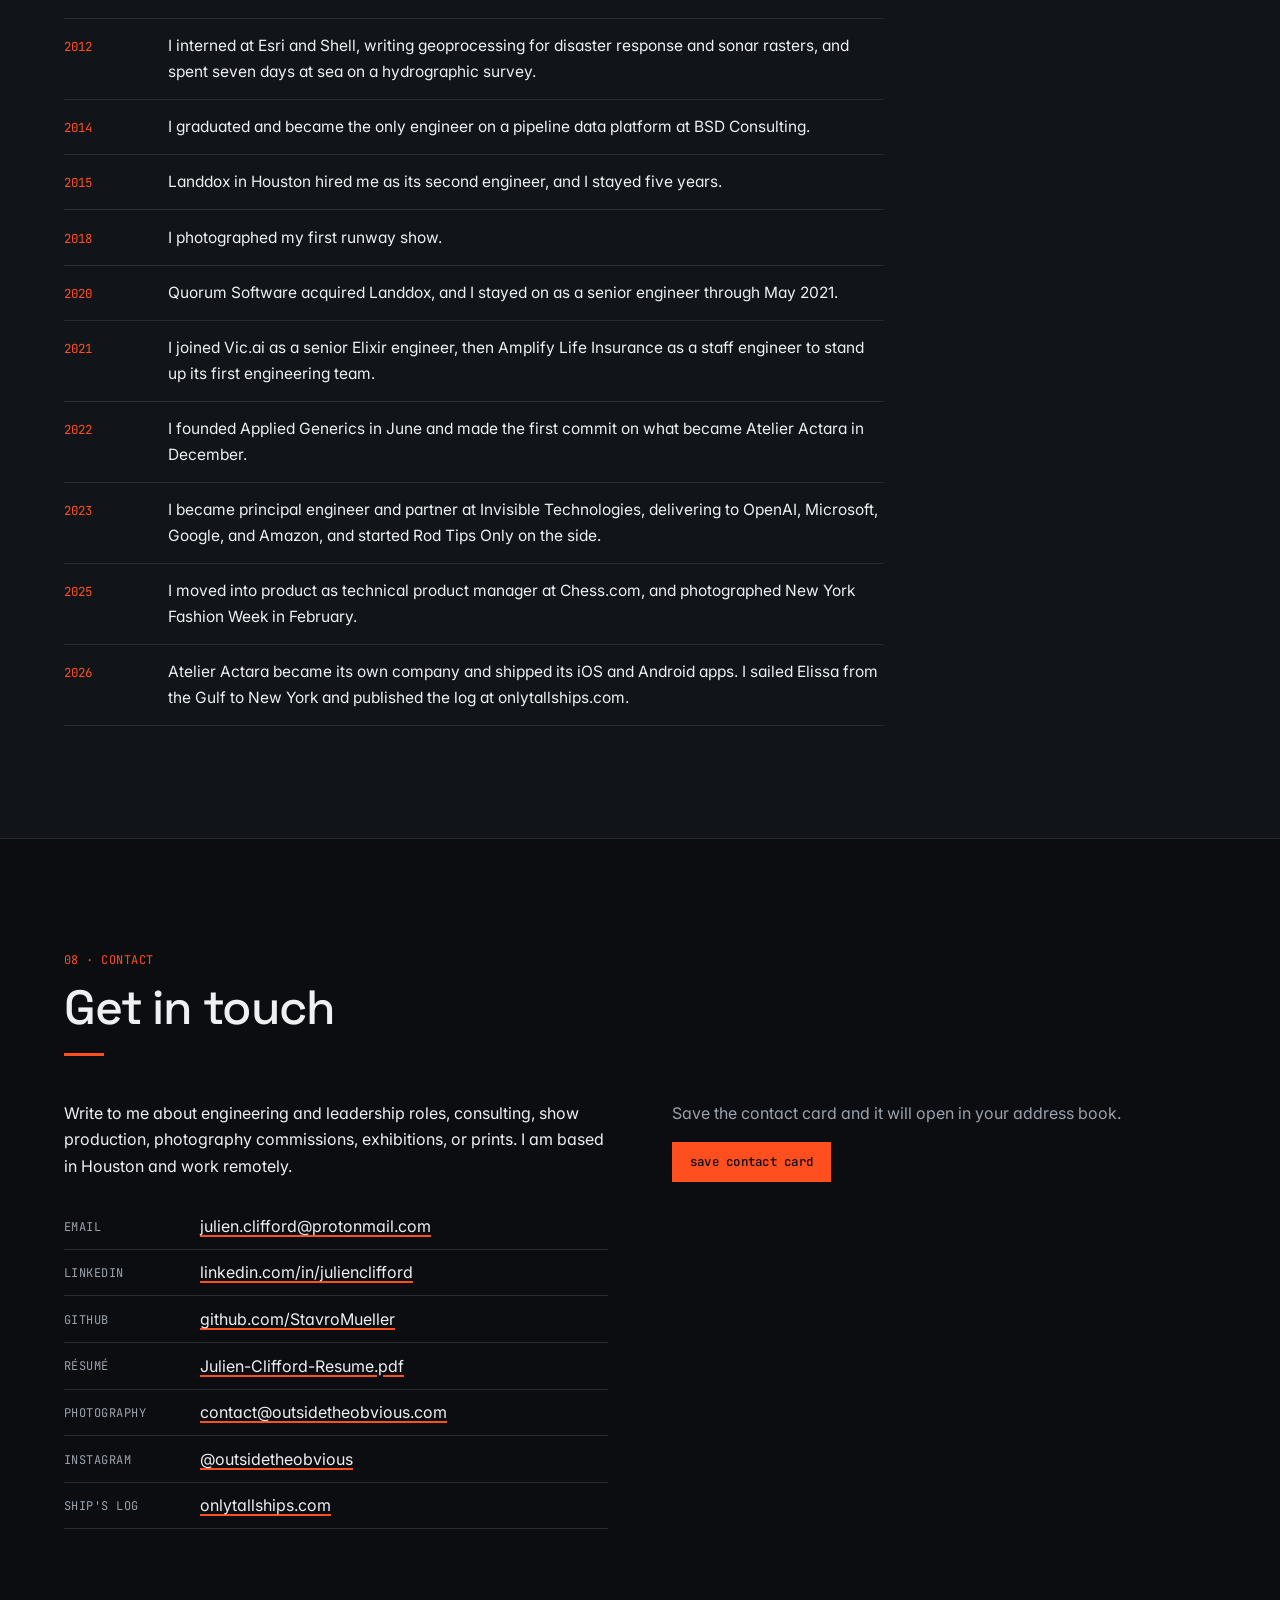
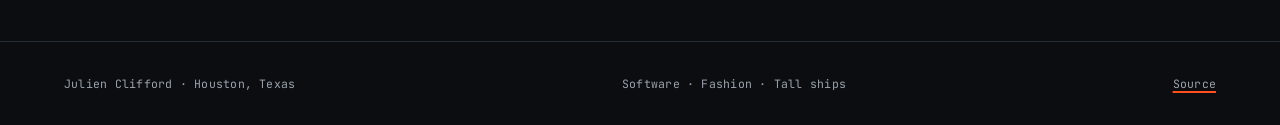
==== commit 3c6211e3: "Remove the hands card from the photography section Co-Authored-By: Claude Fable 5.1 <noreply@anthrop" ====
--- a/index.html
+++ b/index.html
@@ -442,7 +442,7 @@
         </p>
       </header>
 
-      <div class="three-up">
+      <div class="two-col">
         <article class="card">
           <h3 class="title">Before the show</h3>
           <p>I make these backstage at runway shows. I also produce shows through Atelier Actara, so I am usually working the show I am photographing.</p>
@@ -450,10 +450,6 @@
         <article class="card">
           <h3 class="title">Night watch</h3>
           <p>I make these aboard Elissa, on day sails out of Galveston and on the 2026 passage to New York. Part of this work is on film, which I develop myself.</p>
-        </article>
-        <article class="card">
-          <h3 class="title">Hands</h3>
-          <p>This is a small series drawn from both bodies of work, of hands at work backstage and on deck.</p>
         </article>
       </div>
 
